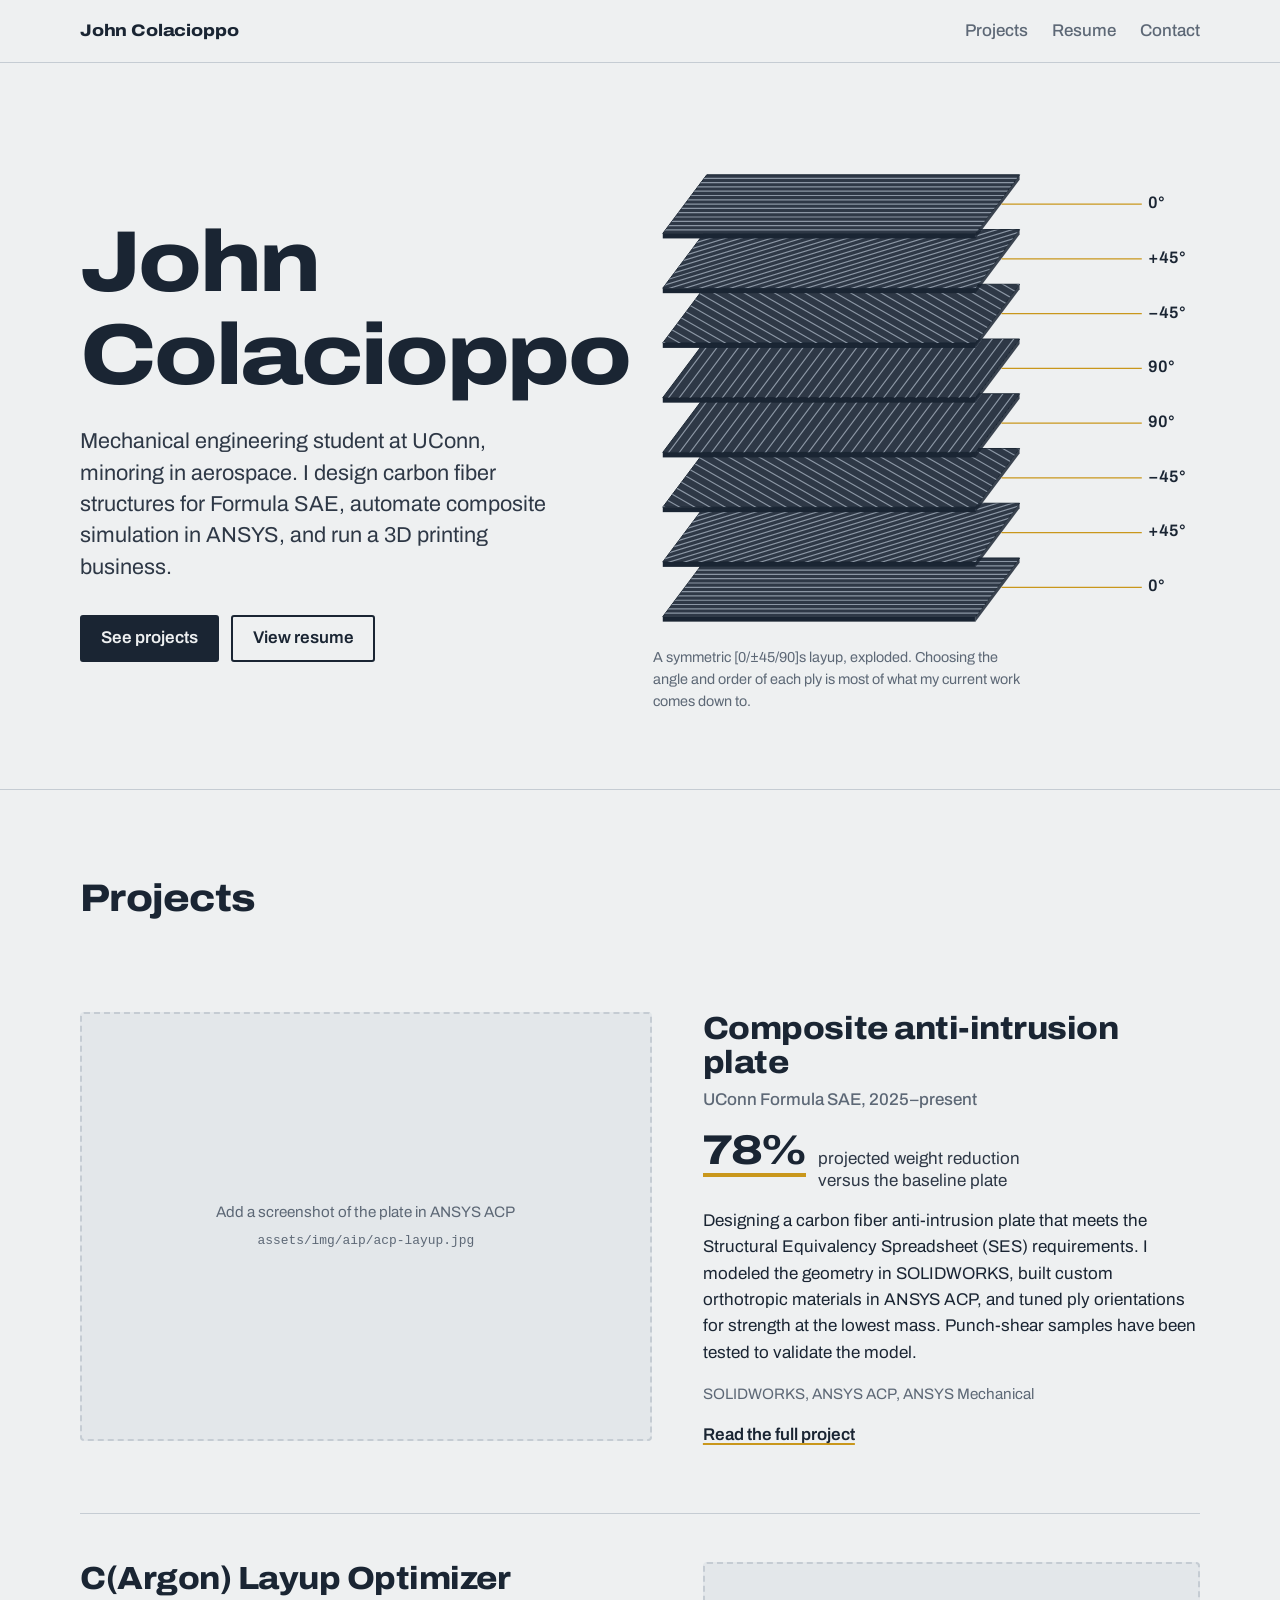
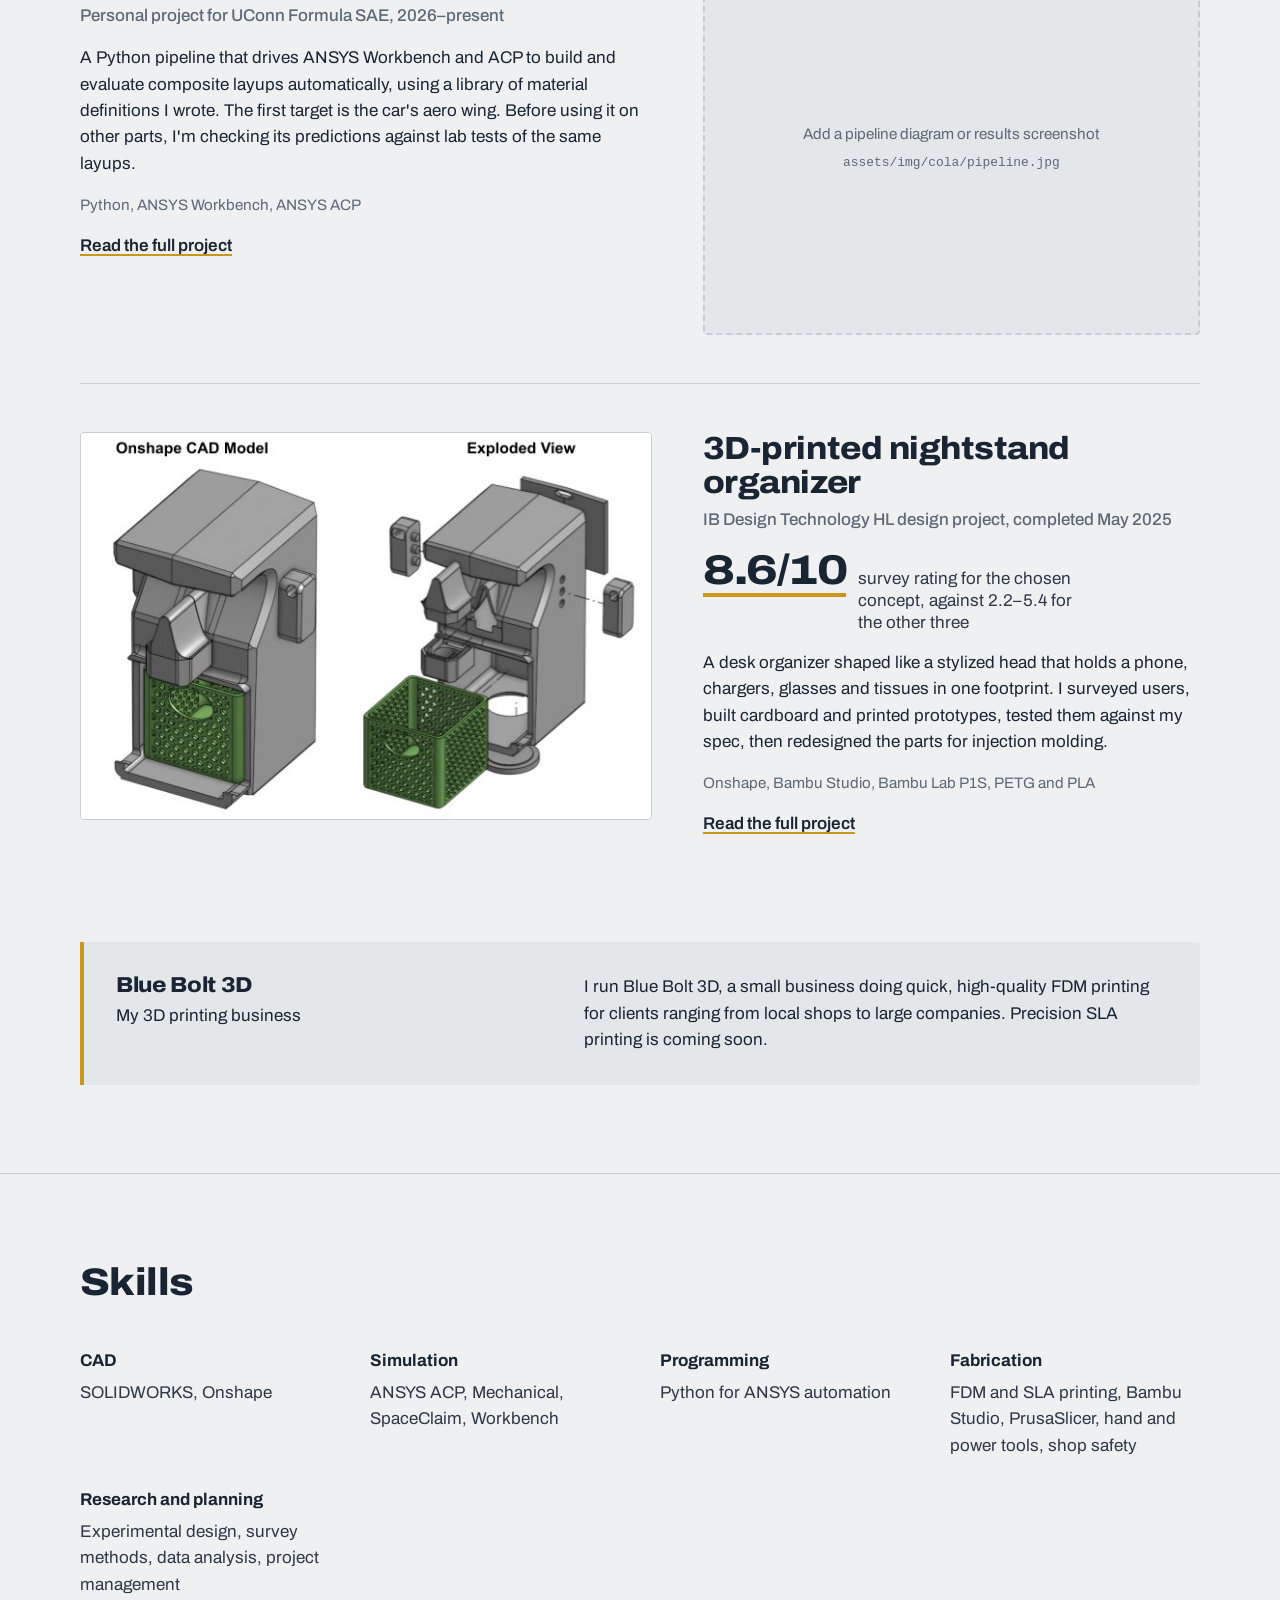
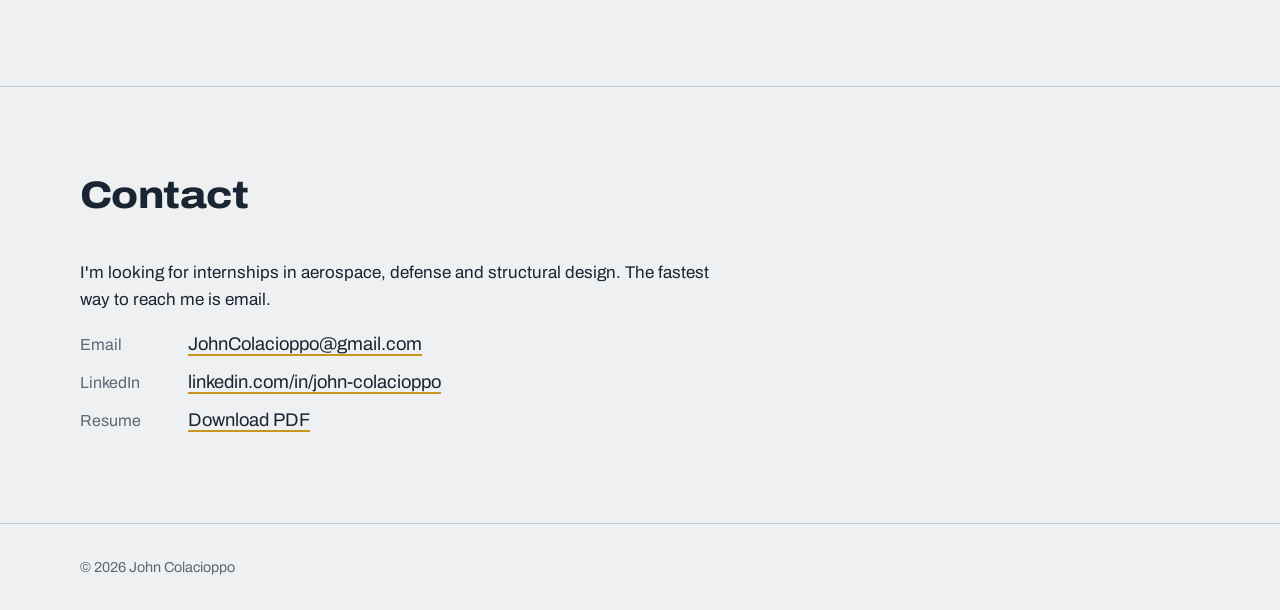
==== index.html @ 6d99d5f6 "Add files via upload" ====
<!DOCTYPE html>
<html lang="en">
<head>
  <meta charset="utf-8">
  <meta name="viewport" content="width=device-width, initial-scale=1">
  <title>John Colacioppo — Engineering Portfolio</title>
  <meta name="description" content="Mechanical engineering student at UConn (aerospace minor). Composite structures for Formula SAE, ANSYS automation, and 3D printing.">
  <link rel="icon" href="assets/favicon.svg" type="image/svg+xml">
  <link rel="preconnect" href="https://fonts.googleapis.com">
  <link rel="preconnect" href="https://fonts.gstatic.com" crossorigin>
  <link href="https://fonts.googleapis.com/css2?family=Archivo:wdth,wght@62..125,100..900&display=swap" rel="stylesheet">
  <link rel="stylesheet" href="css/style.css">
</head>
<body>
  <a class="skip" href="#main">Skip to content</a>

  <header class="site-header">
    <div class="wrap">
      <a class="wordmark" href="./">John Colacioppo</a>
      <nav class="site-nav" aria-label="Main">
        <a href="#projects">Projects</a>
        <a href="resume.html">Resume</a>
        <a href="#contact">Contact</a>
      </nav>
    </div>
  </header>

  <main id="main">
    <section class="wrap hero">
      <div>
        <h1>John Colacioppo</h1>
        <p class="lede">Mechanical engineering student at UConn, minoring in aerospace. I design carbon fiber structures for Formula SAE, automate composite simulation in ANSYS, and run a 3D printing business.</p>
        <div class="actions">
          <a class="btn btn-solid" href="#projects">See projects</a>
          <a class="btn" href="resume.html">View resume</a>
        </div>
      </div>
      <figure>
        <svg class="plystack" viewBox="0 0 560 475" role="img" aria-labelledby="plyT plyD" xmlns="http://www.w3.org/2000/svg">
<title id="plyT">Exploded composite layup</title><desc id="plyD">Eight carbon plies stacked at 0, plus 45, minus 45 and 90 degrees, mirrored about the midplane.</desc>
<defs>
<clipPath id="ply0"><polygon points="10.0,462.0 330.0,462.0 375.0,402.0 55.0,402.0"/></clipPath>
<clipPath id="ply1"><polygon points="10.0,406.0 330.0,406.0 375.0,346.0 55.0,346.0"/></clipPath>
<clipPath id="ply2"><polygon points="10.0,350.0 330.0,350.0 375.0,290.0 55.0,290.0"/></clipPath>
<clipPath id="ply3"><polygon points="10.0,294.0 330.0,294.0 375.0,234.0 55.0,234.0"/></clipPath>
<clipPath id="ply4"><polygon points="10.0,238.0 330.0,238.0 375.0,178.0 55.0,178.0"/></clipPath>
<clipPath id="ply5"><polygon points="10.0,182.0 330.0,182.0 375.0,122.0 55.0,122.0"/></clipPath>
<clipPath id="ply6"><polygon points="10.0,126.0 330.0,126.0 375.0,66.0 55.0,66.0"/></clipPath>
<clipPath id="ply7"><polygon points="10.0,70.0 330.0,70.0 375.0,10.0 55.0,10.0"/></clipPath>
</defs>
<g class="ply" style="--i:7"><polygon class="ply-edge" points="10.0,462.0 330.0,462.0 330.0,467.0 10.0,467.0"/><polygon class="ply-side" points="330.0,462.0 375.0,402.0 375.0,407.0 330.0,467.0"/><polygon class="ply-face" points="10.0,462.0 330.0,462.0 375.0,402.0 55.0,402.0"/><path class="ply-fiber" clip-path="url(#ply0)" d="M-269.8 577.2L437.0 577.2M-266.5 572.8L440.3 572.8M-263.2 568.4L443.6 568.4M-259.9 564.0L446.9 564.0M-256.6 559.6L450.2 559.6M-253.3 555.2L453.5 555.2M-250.0 550.8L456.8 550.8M-246.7 546.4L460.1 546.4M-243.4 542.0L463.4 542.0M-240.1 537.6L466.7 537.6M-236.8 533.2L470.0 533.2M-233.5 528.8L473.3 528.8M-230.2 524.4L476.6 524.4M-226.9 520.0L479.9 520.0M-223.6 515.6L483.2 515.6M-220.3 511.2L486.5 511.2M-217.0 506.8L489.8 506.8M-213.7 502.4L493.1 502.4M-210.4 498.0L496.4 498.0M-207.1 493.6L499.7 493.6M-203.8 489.2L503.0 489.2M-200.5 484.8L506.3 484.8M-197.2 480.4L509.6 480.4M-193.9 476.0L512.9 476.0M-190.6 471.6L516.2 471.6M-187.3 467.2L519.5 467.2M-184.0 462.8L522.8 462.8M-180.7 458.4L526.1 458.4M-177.4 454.0L529.4 454.0M-174.1 449.6L532.7 449.6M-170.8 445.2L536.0 445.2M-167.5 440.8L539.3 440.8M-164.2 436.4L542.6 436.4M-160.9 432.0L545.9 432.0M-157.6 427.6L549.2 427.6M-154.3 423.2L552.5 423.2M-151.0 418.8L555.8 418.8M-147.7 414.4L559.1 414.4M-144.4 410.0L562.4 410.0M-141.1 405.6L565.7 405.6M-137.8 401.2L569.0 401.2M-134.5 396.8L572.3 396.8M-131.2 392.4L575.6 392.4M-127.9 388.0L578.9 388.0M-124.6 383.6L582.2 383.6M-121.3 379.2L585.5 379.2M-118.0 374.8L588.8 374.8M-114.7 370.4L592.1 370.4M-111.4 366.0L595.4 366.0M-108.1 361.6L598.7 361.6M-104.8 357.2L602.0 357.2M-101.5 352.8L605.3 352.8M-98.2 348.4L608.6 348.4M-94.9 344.0L611.9 344.0M-91.6 339.6L615.2 339.6M-88.3 335.2L618.5 335.2M-85.0 330.8L621.8 330.8M-81.7 326.4L625.1 326.4M-78.4 322.0L628.4 322.0M-75.1 317.6L631.7 317.6M-71.8 313.2L635.0 313.2M-68.5 308.8L638.3 308.8M-65.2 304.4L641.6 304.4M-61.9 300.0L644.9 300.0M-58.6 295.6L648.2 295.6M-55.3 291.2L651.5 291.2"/><path class="ply-leader" d="M356.5 432.0H500.0"/><text class="ply-label" x="506" y="436.0">0°</text></g>
<g class="ply" style="--i:6"><polygon class="ply-edge" points="10.0,406.0 330.0,406.0 330.0,411.0 10.0,411.0"/><polygon class="ply-side" points="330.0,406.0 375.0,346.0 375.0,351.0 330.0,411.0"/><polygon class="ply-face" points="10.0,406.0 330.0,406.0 375.0,346.0 55.0,346.0"/><path class="ply-fiber" clip-path="url(#ply1)" d="M47.3 578.6L697.0 378.7M41.9 575.5L691.6 375.6M36.4 572.4L686.2 372.5M31.0 569.3L680.7 369.4M25.5 566.2L675.3 366.3M20.1 563.1L669.8 363.2M14.6 560.0L664.4 360.0M9.2 556.9L658.9 356.9M3.7 553.7L653.5 353.8M-1.7 550.6L648.0 350.7M-7.1 547.5L642.6 347.6M-12.6 544.4L637.2 344.5M-18.0 541.3L631.7 341.4M-23.5 538.2L626.3 338.3M-28.9 535.1L620.8 335.2M-34.4 532.0L615.4 332.0M-39.8 528.9L609.9 328.9M-45.3 525.7L604.5 325.8M-50.7 522.6L599.0 322.7M-56.1 519.5L593.6 319.6M-61.6 516.4L588.2 316.5M-67.0 513.3L582.7 313.4M-72.5 510.2L577.3 310.3M-77.9 507.1L571.8 307.2M-83.4 504.0L566.4 304.0M-88.8 500.9L560.9 300.9M-94.3 497.7L555.5 297.8M-99.7 494.6L550.0 294.7M-105.1 491.5L544.6 291.6M-110.6 488.4L539.1 288.5M-116.0 485.3L533.7 285.4M-121.5 482.2L528.3 282.3M-126.9 479.1L522.8 279.2M-132.4 476.0L517.4 276.0M-137.8 472.8L511.9 272.9M-143.3 469.7L506.5 269.8M-148.7 466.6L501.0 266.7M-154.1 463.5L495.6 263.6M-159.6 460.4L490.1 260.5M-165.0 457.3L484.7 257.4M-170.5 454.2L479.3 254.3M-175.9 451.1L473.8 251.1M-181.4 448.0L468.4 248.0M-186.8 444.8L462.9 244.9M-192.3 441.7L457.5 241.8M-197.7 438.6L452.0 238.7M-203.2 435.5L446.6 235.6M-208.6 432.4L441.1 232.5M-214.0 429.3L435.7 229.4M-219.5 426.2L430.3 226.3M-224.9 423.1L424.8 223.1M-230.4 420.0L419.4 220.0M-235.8 416.8L413.9 216.9M-241.3 413.7L408.5 213.8M-246.7 410.6L403.0 210.7M-252.2 407.5L397.6 207.6M-257.6 404.4L392.1 204.5M-263.0 401.3L386.7 201.4M-268.5 398.2L381.3 198.3M-273.9 395.1L375.8 195.1M-279.4 392.0L370.4 192.0M-284.8 388.8L364.9 188.9M-290.3 385.7L359.5 185.8M-295.7 382.6L354.0 182.7M-301.2 379.5L348.6 179.6M-306.6 376.4L343.1 176.5"/><path class="ply-leader" d="M356.5 376.0H500.0"/><text class="ply-label" x="506" y="380.0">+45°</text></g>
<g class="ply" style="--i:5"><polygon class="ply-edge" points="10.0,350.0 330.0,350.0 330.0,355.0 10.0,355.0"/><polygon class="ply-side" points="330.0,350.0 375.0,290.0 375.0,295.0 330.0,355.0"/><polygon class="ply-face" points="10.0,350.0 330.0,350.0 375.0,290.0 55.0,290.0"/><path class="ply-fiber" clip-path="url(#ply2)" d="M-316.1 322.7L33.7 522.6M-306.0 319.6L43.9 519.5M-295.9 316.5L54.0 516.4M-285.8 313.4L64.1 513.3M-275.7 310.3L74.2 510.2M-265.6 307.2L84.3 507.1M-255.4 304.0L94.4 504.0M-245.3 300.9L104.5 500.9M-235.2 297.8L114.6 497.7M-225.1 294.7L124.8 494.6M-215.0 291.6L134.9 491.5M-204.9 288.5L145.0 488.4M-194.8 285.4L155.1 485.3M-184.7 282.3L165.2 482.2M-174.6 279.2L175.3 479.1M-164.4 276.0L185.4 476.0M-154.3 272.9L195.5 472.9M-144.2 269.8L205.6 469.7M-134.1 266.7L215.8 466.6M-124.0 263.6L225.9 463.5M-113.9 260.5L236.0 460.4M-103.8 257.4L246.1 457.3M-93.7 254.3L256.2 454.2M-83.5 251.2L266.3 451.1M-73.4 248.0L276.4 448.0M-63.3 244.9L286.5 444.9M-53.2 241.8L296.6 441.7M-43.1 238.7L306.8 438.6M-33.0 235.6L316.9 435.5M-22.9 232.5L327.0 432.4M-12.8 229.4L337.1 429.3M-2.7 226.3L347.2 426.2M7.5 223.2L357.3 423.1M17.6 220.0L367.4 420.0M27.7 216.9L377.5 416.8M37.8 213.8L387.7 413.7M47.9 210.7L397.8 410.6M58.0 207.6L407.9 407.5M68.1 204.5L418.0 404.4M78.2 201.4L428.1 401.3M88.4 198.3L438.2 398.2M98.5 195.1L448.3 395.1M108.6 192.0L458.4 392.0M118.7 188.9L468.5 388.8M128.8 185.8L478.7 385.7M138.9 182.7L488.8 382.6M149.0 179.6L498.9 379.5M159.1 176.5L509.0 376.4M169.2 173.4L519.1 373.3M179.4 170.3L529.2 370.2M189.5 167.1L539.3 367.1M199.6 164.0L549.4 364.0M209.7 160.9L559.6 360.8M219.8 157.8L569.7 357.7M229.9 154.7L579.8 354.6M240.0 151.6L589.9 351.5M250.1 148.5L600.0 348.4M260.2 145.4L610.1 345.3M270.4 142.3L620.2 342.2M280.5 139.1L630.3 339.1M290.6 136.0L640.4 336.0M300.7 132.9L650.6 332.8M310.8 129.8L660.7 329.7M320.9 126.7L670.8 326.6M331.0 123.6L680.9 323.5M341.1 120.5L691.0 320.4"/><path class="ply-leader" d="M356.5 320.0H500.0"/><text class="ply-label" x="506" y="324.0">−45°</text></g>
<g class="ply" style="--i:4"><polygon class="ply-edge" points="10.0,294.0 330.0,294.0 330.0,299.0 10.0,299.0"/><polygon class="ply-side" points="330.0,294.0 375.0,234.0 375.0,239.0 330.0,299.0"/><polygon class="ply-face" points="10.0,294.0 330.0,294.0 375.0,234.0 55.0,234.0"/><path class="ply-fiber" clip-path="url(#ply3)" d="M449.5 405.4L661.5 122.6M438.5 405.4L650.5 122.6M427.5 405.4L639.5 122.6M416.5 405.4L628.5 122.6M405.5 405.4L617.5 122.6M394.5 405.4L606.5 122.6M383.5 405.4L595.5 122.6M372.5 405.4L584.5 122.6M361.5 405.4L573.5 122.6M350.5 405.4L562.5 122.6M339.5 405.4L551.5 122.6M328.5 405.4L540.5 122.6M317.5 405.4L529.5 122.6M306.5 405.4L518.5 122.6M295.5 405.4L507.5 122.6M284.5 405.4L496.5 122.6M273.5 405.4L485.5 122.6M262.5 405.4L474.5 122.6M251.5 405.4L463.5 122.6M240.5 405.4L452.5 122.6M229.5 405.4L441.5 122.6M218.5 405.4L430.5 122.6M207.5 405.4L419.5 122.6M196.5 405.4L408.5 122.6M185.5 405.4L397.5 122.6M174.5 405.4L386.5 122.6M163.5 405.4L375.5 122.6M152.5 405.4L364.5 122.6M141.5 405.4L353.5 122.6M130.5 405.4L342.5 122.6M119.5 405.4L331.5 122.6M108.5 405.4L320.5 122.6M97.5 405.4L309.5 122.6M86.5 405.4L298.5 122.6M75.5 405.4L287.5 122.6M64.5 405.4L276.5 122.6M53.5 405.4L265.5 122.6M42.5 405.4L254.5 122.6M31.5 405.4L243.5 122.6M20.5 405.4L232.5 122.6M9.5 405.4L221.5 122.6M-1.5 405.4L210.5 122.6M-12.5 405.4L199.5 122.6M-23.5 405.4L188.5 122.6M-34.5 405.4L177.5 122.6M-45.5 405.4L166.5 122.6M-56.5 405.4L155.5 122.6M-67.5 405.4L144.5 122.6M-78.5 405.4L133.5 122.6M-89.5 405.4L122.5 122.6M-100.5 405.4L111.5 122.6M-111.5 405.4L100.5 122.6M-122.5 405.4L89.5 122.6M-133.5 405.4L78.5 122.6M-144.5 405.4L67.5 122.6M-155.5 405.4L56.5 122.6M-166.5 405.4L45.5 122.6M-177.5 405.4L34.5 122.6M-188.5 405.4L23.5 122.6M-199.5 405.4L12.5 122.6M-210.5 405.4L1.5 122.6M-221.5 405.4L-9.5 122.6M-232.5 405.4L-20.5 122.6M-243.5 405.4L-31.5 122.6M-254.5 405.4L-42.5 122.6M-265.5 405.4L-53.5 122.6"/><path class="ply-leader" d="M356.5 264.0H500.0"/><text class="ply-label" x="506" y="268.0">90°</text></g>
<g class="ply" style="--i:3"><polygon class="ply-edge" points="10.0,238.0 330.0,238.0 330.0,243.0 10.0,243.0"/><polygon class="ply-side" points="330.0,238.0 375.0,178.0 375.0,183.0 330.0,243.0"/><polygon class="ply-face" points="10.0,238.0 330.0,238.0 375.0,178.0 55.0,178.0"/><path class="ply-fiber" clip-path="url(#ply4)" d="M449.5 349.4L661.5 66.6M438.5 349.4L650.5 66.6M427.5 349.4L639.5 66.6M416.5 349.4L628.5 66.6M405.5 349.4L617.5 66.6M394.5 349.4L606.5 66.6M383.5 349.4L595.5 66.6M372.5 349.4L584.5 66.6M361.5 349.4L573.5 66.6M350.5 349.4L562.5 66.6M339.5 349.4L551.5 66.6M328.5 349.4L540.5 66.6M317.5 349.4L529.5 66.6M306.5 349.4L518.5 66.6M295.5 349.4L507.5 66.6M284.5 349.4L496.5 66.6M273.5 349.4L485.5 66.6M262.5 349.4L474.5 66.6M251.5 349.4L463.5 66.6M240.5 349.4L452.5 66.6M229.5 349.4L441.5 66.6M218.5 349.4L430.5 66.6M207.5 349.4L419.5 66.6M196.5 349.4L408.5 66.6M185.5 349.4L397.5 66.6M174.5 349.4L386.5 66.6M163.5 349.4L375.5 66.6M152.5 349.4L364.5 66.6M141.5 349.4L353.5 66.6M130.5 349.4L342.5 66.6M119.5 349.4L331.5 66.6M108.5 349.4L320.5 66.6M97.5 349.4L309.5 66.6M86.5 349.4L298.5 66.6M75.5 349.4L287.5 66.6M64.5 349.4L276.5 66.6M53.5 349.4L265.5 66.6M42.5 349.4L254.5 66.6M31.5 349.4L243.5 66.6M20.5 349.4L232.5 66.6M9.5 349.4L221.5 66.6M-1.5 349.4L210.5 66.6M-12.5 349.4L199.5 66.6M-23.5 349.4L188.5 66.6M-34.5 349.4L177.5 66.6M-45.5 349.4L166.5 66.6M-56.5 349.4L155.5 66.6M-67.5 349.4L144.5 66.6M-78.5 349.4L133.5 66.6M-89.5 349.4L122.5 66.6M-100.5 349.4L111.5 66.6M-111.5 349.4L100.5 66.6M-122.5 349.4L89.5 66.6M-133.5 349.4L78.5 66.6M-144.5 349.4L67.5 66.6M-155.5 349.4L56.5 66.6M-166.5 349.4L45.5 66.6M-177.5 349.4L34.5 66.6M-188.5 349.4L23.5 66.6M-199.5 349.4L12.5 66.6M-210.5 349.4L1.5 66.6M-221.5 349.4L-9.5 66.6M-232.5 349.4L-20.5 66.6M-243.5 349.4L-31.5 66.6M-254.5 349.4L-42.5 66.6M-265.5 349.4L-53.5 66.6"/><path class="ply-leader" d="M356.5 208.0H500.0"/><text class="ply-label" x="506" y="212.0">90°</text></g>
<g class="ply" style="--i:2"><polygon class="ply-edge" points="10.0,182.0 330.0,182.0 330.0,187.0 10.0,187.0"/><polygon class="ply-side" points="330.0,182.0 375.0,122.0 375.0,127.0 330.0,187.0"/><polygon class="ply-face" points="10.0,182.0 330.0,182.0 375.0,122.0 55.0,122.0"/><path class="ply-fiber" clip-path="url(#ply5)" d="M-316.1 154.7L33.7 354.6M-306.0 151.6L43.9 351.5M-295.9 148.5L54.0 348.4M-285.8 145.4L64.1 345.3M-275.7 142.3L74.2 342.2M-265.6 139.2L84.3 339.1M-255.4 136.0L94.4 336.0M-245.3 132.9L104.5 332.9M-235.2 129.8L114.6 329.7M-225.1 126.7L124.8 326.6M-215.0 123.6L134.9 323.5M-204.9 120.5L145.0 320.4M-194.8 117.4L155.1 317.3M-184.7 114.3L165.2 314.2M-174.6 111.2L175.3 311.1M-164.4 108.0L185.4 308.0M-154.3 104.9L195.5 304.9M-144.2 101.8L205.6 301.7M-134.1 98.7L215.8 298.6M-124.0 95.6L225.9 295.5M-113.9 92.5L236.0 292.4M-103.8 89.4L246.1 289.3M-93.7 86.3L256.2 286.2M-83.5 83.2L266.3 283.1M-73.4 80.0L276.4 280.0M-63.3 76.9L286.5 276.9M-53.2 73.8L296.6 273.7M-43.1 70.7L306.8 270.6M-33.0 67.6L316.9 267.5M-22.9 64.5L327.0 264.4M-12.8 61.4L337.1 261.3M-2.7 58.3L347.2 258.2M7.5 55.2L357.3 255.1M17.6 52.0L367.4 252.0M27.7 48.9L377.5 248.8M37.8 45.8L387.7 245.7M47.9 42.7L397.8 242.6M58.0 39.6L407.9 239.5M68.1 36.5L418.0 236.4M78.2 33.4L428.1 233.3M88.4 30.3L438.2 230.2M98.5 27.1L448.3 227.1M108.6 24.0L458.4 224.0M118.7 20.9L468.5 220.8M128.8 17.8L478.7 217.7M138.9 14.7L488.8 214.6M149.0 11.6L498.9 211.5M159.1 8.5L509.0 208.4M169.2 5.4L519.1 205.3M179.4 2.3L529.2 202.2M189.5 -0.9L539.3 199.1M199.6 -4.0L549.4 196.0M209.7 -7.1L559.6 192.8M219.8 -10.2L569.7 189.7M229.9 -13.3L579.8 186.6M240.0 -16.4L589.9 183.5M250.1 -19.5L600.0 180.4M260.2 -22.6L610.1 177.3M270.4 -25.7L620.2 174.2M280.5 -28.9L630.3 171.1M290.6 -32.0L640.4 168.0M300.7 -35.1L650.6 164.8M310.8 -38.2L660.7 161.7M320.9 -41.3L670.8 158.6M331.0 -44.4L680.9 155.5M341.1 -47.5L691.0 152.4"/><path class="ply-leader" d="M356.5 152.0H500.0"/><text class="ply-label" x="506" y="156.0">−45°</text></g>
<g class="ply" style="--i:1"><polygon class="ply-edge" points="10.0,126.0 330.0,126.0 330.0,131.0 10.0,131.0"/><polygon class="ply-side" points="330.0,126.0 375.0,66.0 375.0,71.0 330.0,131.0"/><polygon class="ply-face" points="10.0,126.0 330.0,126.0 375.0,66.0 55.0,66.0"/><path class="ply-fiber" clip-path="url(#ply6)" d="M47.3 298.6L697.0 98.7M41.9 295.5L691.6 95.6M36.4 292.4L686.2 92.5M31.0 289.3L680.7 89.4M25.5 286.2L675.3 86.3M20.1 283.1L669.8 83.2M14.6 280.0L664.4 80.0M9.2 276.9L658.9 76.9M3.7 273.7L653.5 73.8M-1.7 270.6L648.0 70.7M-7.1 267.5L642.6 67.6M-12.6 264.4L637.2 64.5M-18.0 261.3L631.7 61.4M-23.5 258.2L626.3 58.3M-28.9 255.1L620.8 55.2M-34.4 252.0L615.4 52.0M-39.8 248.9L609.9 48.9M-45.3 245.7L604.5 45.8M-50.7 242.6L599.0 42.7M-56.1 239.5L593.6 39.6M-61.6 236.4L588.2 36.5M-67.0 233.3L582.7 33.4M-72.5 230.2L577.3 30.3M-77.9 227.1L571.8 27.2M-83.4 224.0L566.4 24.0M-88.8 220.9L560.9 20.9M-94.3 217.7L555.5 17.8M-99.7 214.6L550.0 14.7M-105.1 211.5L544.6 11.6M-110.6 208.4L539.1 8.5M-116.0 205.3L533.7 5.4M-121.5 202.2L528.3 2.3M-126.9 199.1L522.8 -0.8M-132.4 196.0L517.4 -4.0M-137.8 192.8L511.9 -7.1M-143.3 189.7L506.5 -10.2M-148.7 186.6L501.0 -13.3M-154.1 183.5L495.6 -16.4M-159.6 180.4L490.1 -19.5M-165.0 177.3L484.7 -22.6M-170.5 174.2L479.3 -25.7M-175.9 171.1L473.8 -28.9M-181.4 168.0L468.4 -32.0M-186.8 164.8L462.9 -35.1M-192.3 161.7L457.5 -38.2M-197.7 158.6L452.0 -41.3M-203.2 155.5L446.6 -44.4M-208.6 152.4L441.1 -47.5M-214.0 149.3L435.7 -50.6M-219.5 146.2L430.3 -53.7M-224.9 143.1L424.8 -56.9M-230.4 140.0L419.4 -60.0M-235.8 136.8L413.9 -63.1M-241.3 133.7L408.5 -66.2M-246.7 130.6L403.0 -69.3M-252.2 127.5L397.6 -72.4M-257.6 124.4L392.1 -75.5M-263.0 121.3L386.7 -78.6M-268.5 118.2L381.3 -81.7M-273.9 115.1L375.8 -84.9M-279.4 112.0L370.4 -88.0M-284.8 108.8L364.9 -91.1M-290.3 105.7L359.5 -94.2M-295.7 102.6L354.0 -97.3M-301.2 99.5L348.6 -100.4M-306.6 96.4L343.1 -103.5"/><path class="ply-leader" d="M356.5 96.0H500.0"/><text class="ply-label" x="506" y="100.0">+45°</text></g>
<g class="ply" style="--i:0"><polygon class="ply-edge" points="10.0,70.0 330.0,70.0 330.0,75.0 10.0,75.0"/><polygon class="ply-side" points="330.0,70.0 375.0,10.0 375.0,15.0 330.0,75.0"/><polygon class="ply-face" points="10.0,70.0 330.0,70.0 375.0,10.0 55.0,10.0"/><path class="ply-fiber" clip-path="url(#ply7)" d="M-269.8 185.2L437.0 185.2M-266.5 180.8L440.3 180.8M-263.2 176.4L443.6 176.4M-259.9 172.0L446.9 172.0M-256.6 167.6L450.2 167.6M-253.3 163.2L453.5 163.2M-250.0 158.8L456.8 158.8M-246.7 154.4L460.1 154.4M-243.4 150.0L463.4 150.0M-240.1 145.6L466.7 145.6M-236.8 141.2L470.0 141.2M-233.5 136.8L473.3 136.8M-230.2 132.4L476.6 132.4M-226.9 128.0L479.9 128.0M-223.6 123.6L483.2 123.6M-220.3 119.2L486.5 119.2M-217.0 114.8L489.8 114.8M-213.7 110.4L493.1 110.4M-210.4 106.0L496.4 106.0M-207.1 101.6L499.7 101.6M-203.8 97.2L503.0 97.2M-200.5 92.8L506.3 92.8M-197.2 88.4L509.6 88.4M-193.9 84.0L512.9 84.0M-190.6 79.6L516.2 79.6M-187.3 75.2L519.5 75.2M-184.0 70.8L522.8 70.8M-180.7 66.4L526.1 66.4M-177.4 62.0L529.4 62.0M-174.1 57.6L532.7 57.6M-170.8 53.2L536.0 53.2M-167.5 48.8L539.3 48.8M-164.2 44.4L542.6 44.4M-160.9 40.0L545.9 40.0M-157.6 35.6L549.2 35.6M-154.3 31.2L552.5 31.2M-151.0 26.8L555.8 26.8M-147.7 22.4L559.1 22.4M-144.4 18.0L562.4 18.0M-141.1 13.6L565.7 13.6M-137.8 9.2L569.0 9.2M-134.5 4.8L572.3 4.8M-131.2 0.4L575.6 0.4M-127.9 -4.0L578.9 -4.0M-124.6 -8.4L582.2 -8.4M-121.3 -12.8L585.5 -12.8M-118.0 -17.2L588.8 -17.2M-114.7 -21.6L592.1 -21.6M-111.4 -26.0L595.4 -26.0M-108.1 -30.4L598.7 -30.4M-104.8 -34.8L602.0 -34.8M-101.5 -39.2L605.3 -39.2M-98.2 -43.6L608.6 -43.6M-94.9 -48.0L611.9 -48.0M-91.6 -52.4L615.2 -52.4M-88.3 -56.8L618.5 -56.8M-85.0 -61.2L621.8 -61.2M-81.7 -65.6L625.1 -65.6M-78.4 -70.0L628.4 -70.0M-75.1 -74.4L631.7 -74.4M-71.8 -78.8L635.0 -78.8M-68.5 -83.2L638.3 -83.2M-65.2 -87.6L641.6 -87.6M-61.9 -92.0L644.9 -92.0M-58.6 -96.4L648.2 -96.4M-55.3 -100.8L651.5 -100.8"/><path class="ply-leader" d="M356.5 40.0H500.0"/><text class="ply-label" x="506" y="44.0">0°</text></g>
</svg>
        <figcaption>A symmetric [0/±45/90]s layup, exploded. Choosing the angle and order of each ply is most of what my current work comes down to.</figcaption>
      </figure>
    </section>

    <section class="section" id="projects" aria-labelledby="projects-h">
      <div class="wrap">
        <h2 id="projects-h">Projects</h2>

        <article class="project">
          <figure class="project-figure">
            <!-- Replace this placeholder with:
                 <img src="assets/img/aip/acp-layup.jpg" alt="ANSYS ACP model of the anti-intrusion plate showing ply orientations"> -->
            <div class="ph">Add a screenshot of the plate in ANSYS ACP<br><code>assets/img/aip/acp-layup.jpg</code></div>
          </figure>
          <div>
            <h3><a href="projects/anti-intrusion-plate.html">Composite anti-intrusion plate</a></h3>
            <p class="context">UConn Formula SAE, 2025–present</p>
            <p class="stat"><b>78%</b> <span>projected weight reduction versus the baseline plate</span></p>
            <p>Designing a carbon fiber anti-intrusion plate that meets the Structural Equivalency Spreadsheet (SES) requirements. I modeled the geometry in SOLIDWORKS, built custom orthotropic materials in ANSYS ACP, and tuned ply orientations for strength at the lowest mass. Punch-shear samples have been tested to validate the model.</p>
            <p class="tools">SOLIDWORKS, ANSYS ACP, ANSYS Mechanical</p>
            <p><a class="more" href="projects/anti-intrusion-plate.html">Read the full project</a></p>
          </div>
        </article>

        <article class="project">
          <figure class="project-figure">
            <!-- Replace this placeholder with:
                 <img src="assets/img/cola/pipeline.jpg" alt="Diagram or screenshot of the layup optimizer pipeline"> -->
            <div class="ph">Add a pipeline diagram or results screenshot<br><code>assets/img/cola/pipeline.jpg</code></div>
          </figure>
          <div>
            <h3><a href="projects/layup-optimizer.html">C(Argon) Layup Optimizer</a></h3>
            <p class="context">Personal project for UConn Formula SAE, 2026–present</p>
            <p>A Python pipeline that drives ANSYS Workbench and ACP to build and evaluate composite layups automatically, using a library of material definitions I wrote. The first target is the car's aero wing. Before using it on other parts, I'm checking its predictions against lab tests of the same layups.</p>
            <p class="tools">Python, ANSYS Workbench, ANSYS ACP</p>
            <p><a class="more" href="projects/layup-optimizer.html">Read the full project</a></p>
          </div>
        </article>

        <article class="project">
          <figure class="project-figure">
            <img src="assets/img/organizer/cad-exploded.jpg" alt="Onshape CAD model of the nightstand organizer, assembled and in exploded view" width="590" height="400" loading="lazy">
          </figure>
          <div>
            <h3><a href="projects/nightstand-organizer.html">3D-printed nightstand organizer</a></h3>
            <p class="context">IB Design Technology HL design project, completed May 2025</p>
            <p class="stat"><b>8.6/10</b> <span>survey rating for the chosen concept, against 2.2–5.4 for the other three</span></p>
            <p>A desk organizer shaped like a stylized head that holds a phone, chargers, glasses and tissues in one footprint. I surveyed users, built cardboard and printed prototypes, tested them against my spec, then redesigned the parts for injection molding.</p>
            <p class="tools">Onshape, Bambu Studio, Bambu Lab P1S, PETG and PLA</p>
            <p><a class="more" href="projects/nightstand-organizer.html">Read the full project</a></p>
          </div>
        </article>

        <div class="aside-block">
          <div>
            <h3>Blue Bolt 3D</h3>
            <p class="context">My 3D printing business</p>
          </div>
          <div>
            <p>I run Blue Bolt 3D, a small business doing quick, high-quality FDM printing for clients ranging from local shops to large companies. Precision SLA printing is coming soon.</p>
            <!-- Add a link if Blue Bolt 3D has a site or Instagram:
                 <p><a href="https://...">Visit Blue Bolt 3D</a></p> -->
          </div>
        </div>
      </div>
    </section>

    <section class="section" aria-labelledby="skills-h">
      <div class="wrap">
        <h2 id="skills-h">Skills</h2>
        <dl class="skills">
          <div><dt>CAD</dt><dd>SOLIDWORKS, Onshape</dd></div>
          <div><dt>Simulation</dt><dd>ANSYS ACP, Mechanical, SpaceClaim, Workbench</dd></div>
          <div><dt>Programming</dt><dd>Python for ANSYS automation</dd></div>
          <div><dt>Fabrication</dt><dd>FDM and SLA printing, Bambu Studio, PrusaSlicer, hand and power tools, shop safety</dd></div>
          <div><dt>Research and planning</dt><dd>Experimental design, survey methods, data analysis, project management</dd></div>
        </dl>
      </div>
    </section>

    <section class="section" id="contact" aria-labelledby="contact-h">
      <div class="wrap">
        <h2 id="contact-h">Contact</h2>
        <p>I'm looking for internships in aerospace, defense and structural design. The fastest way to reach me is email.</p>
        <ul class="contact-list">
          <li><span>Email</span> <a href="mailto:JohnColacioppo@gmail.com">JohnColacioppo@gmail.com</a></li>
          <li><span>LinkedIn</span> <a href="https://www.linkedin.com/in/john-colacioppo">linkedin.com/in/john-colacioppo</a></li>
          <li><span>Resume</span> <a href="assets/John_Colacioppo_Resume.pdf">Download PDF</a></li>
        </ul>
      </div>
    </section>
  </main>

  <footer class="site-footer">
    <div class="wrap"><p>© 2026 John Colacioppo</p></div>
  </footer>
</body>
</html>
---- css/style.css ----
/* John Colacioppo — engineering portfolio
   Palette: cool drafting paper, carbon ink, one aramid-gold accent. */

:root {
  --paper: #eef0f1;
  --paper-2: #e3e7ea;
  --ink: #1a2533;
  --carbon: #2e3846;
  --graphite: #5d6876;
  --rule: #c5ccd3;
  --aramid: #c9971c;
  --aramid-ink: #7f5c0c;
  --ply-face: #2e3846;
  --ply-edge: #1a2533;
  --ply-fiber: #8b96a4;
  --measure: 66ch;
  --gutter: clamp(1.25rem, 4vw, 3rem);
  --font: "Archivo", "Helvetica Neue", Arial, sans-serif;
  color-scheme: light dark;
}

@media (prefers-color-scheme: dark) {
  :root {
    --paper: #18212b;
    --paper-2: #202a36;
    --ink: #e6eaee;
    --carbon: #c9d0d8;
    --graphite: #9aa5b1;
    --rule: #34404e;
    --aramid: #d9a826;
    --aramid-ink: #e7bd52;
    --ply-face: #2c3745;
    --ply-edge: #111a23;
    --ply-fiber: #8592a1;
  }
}

*, *::before, *::after { box-sizing: border-box; }

html { -webkit-text-size-adjust: 100%; }

body {
  margin: 0;
  background: var(--paper);
  color: var(--ink);
  font-family: var(--font);
  font-size: 1.0625rem;
  line-height: 1.55;
  font-variation-settings: "wdth" 100;
}

img { max-width: 100%; height: auto; display: block; }

a {
  color: inherit;
  text-decoration-color: var(--aramid);
  text-decoration-thickness: 2px;
  text-underline-offset: 0.2em;
}
a:hover { color: var(--aramid-ink); }

:focus-visible {
  outline: 3px solid var(--aramid);
  outline-offset: 3px;
  border-radius: 2px;
}

.skip {
  position: absolute; left: -999px; top: 0;
  background: var(--ink); color: var(--paper); padding: .5rem 1rem;
}
.skip:focus { left: 1rem; top: 1rem; z-index: 10; }

.wrap {
  width: 100%;
  max-width: 76rem;
  margin: 0 auto;
  padding-inline: var(--gutter);
}

/* ---------- Header ---------- */
.site-header {
  border-bottom: 1px solid var(--rule);
}
.site-header .wrap {
  display: flex;
  align-items: baseline;
  justify-content: space-between;
  gap: 1rem;
  padding-block: 1.1rem;
  flex-wrap: wrap;
}
.wordmark {
  font-weight: 800;
  font-variation-settings: "wdth" 115;
  font-size: 1.05rem;
  letter-spacing: -0.01em;
  text-decoration: none;
}
.site-nav { display: flex; gap: 1.5rem; }
.site-nav a { text-decoration: none; color: var(--graphite); font-weight: 500; }
.site-nav a:hover, .site-nav a[aria-current="page"] { color: var(--ink); text-decoration: underline; text-decoration-color: var(--aramid); }

/* ---------- Type scale (1.25 ratio) ---------- */
h1, h2, h3 { line-height: 1.08; margin: 0; font-weight: 800; letter-spacing: -0.015em; }
h1 { font-size: clamp(2.6rem, 7vw, 5.4rem); font-variation-settings: "wdth" 118; letter-spacing: -0.03em; }
h2 { font-size: clamp(1.7rem, 3.2vw, 2.4rem); font-variation-settings: "wdth" 112; }
h3 { font-size: 1.35rem; font-variation-settings: "wdth" 108; }
p { margin: 0 0 1em; max-width: var(--measure); }
.lede { font-size: clamp(1.15rem, 1.8vw, 1.35rem); line-height: 1.45; color: var(--carbon); max-width: 40ch; }

/* ---------- Hero ---------- */
.hero {
  display: grid;
  grid-template-columns: minmax(0, 1fr) minmax(0, 1.05fr);
  align-items: center;
  gap: clamp(1.5rem, 4vw, 4rem);
  padding-block: clamp(3rem, 8vw, 6.5rem) clamp(2.5rem, 6vw, 5rem);
}
.hero h1 { margin-bottom: 1.5rem; }
.hero .lede { margin-bottom: 2rem; }
.hero figure { margin: 0; }
.hero figcaption {
  font-size: .9rem; color: var(--graphite); margin-top: .5rem; max-width: 46ch;
}

.actions { display: flex; flex-wrap: wrap; gap: .75rem; }
.btn {
  display: inline-block;
  padding: .7rem 1.2rem;
  border: 2px solid var(--ink);
  border-radius: 3px;
  font-weight: 600;
  text-decoration: none;
  line-height: 1.2;
}
.btn-solid { background: var(--ink); color: var(--paper); }
.btn-solid:hover { background: var(--carbon); border-color: var(--carbon); color: var(--paper); }
.btn:hover { color: var(--ink); border-color: var(--aramid); }
.btn-solid:hover { color: var(--paper); }

/* Ply stack drawing */
.plystack { width: 100%; height: auto; overflow: visible; }
.ply-face { fill: var(--ply-face); stroke: var(--ply-edge); stroke-width: 1; }
.ply-edge { fill: var(--ply-edge); }
.ply-side { fill: var(--ply-edge); opacity: .85; }
.ply-fiber { stroke: var(--ply-fiber); stroke-width: 1.2; fill: none; }
.ply-leader { stroke: var(--aramid); stroke-width: 1.25; fill: none; }
.ply-label { fill: var(--ink); font-family: var(--font); font-size: 17px; font-weight: 600; font-variant-numeric: tabular-nums; }

@media (prefers-reduced-motion: no-preference) {
  .ply {
    animation: lay-up .55s cubic-bezier(.2,.7,.2,1) both;
    animation-delay: calc(var(--i) * 110ms + 150ms);
  }
  @keyframes lay-up {
    from { opacity: 0; transform: translateY(-46px); }
    to   { opacity: 1; transform: none; }
  }
}

/* ---------- Sections ---------- */
.section { padding-block: clamp(3rem, 7vw, 5.5rem); border-top: 1px solid var(--rule); }
.section > .wrap > h2 { margin-bottom: clamp(1.5rem, 4vw, 2.75rem); }

/* Project rows: figure + text, alternating sides */
.project {
  display: grid;
  grid-template-columns: minmax(0, 1.15fr) minmax(0, 1fr);
  gap: clamp(1.25rem, 4vw, 3.5rem);
  align-items: start;
  padding-block: clamp(1.75rem, 4vw, 3rem);
}
.project + .project { border-top: 1px solid var(--rule); }
.project:nth-of-type(even) .project-figure { order: 2; }
.project h3 { font-size: clamp(1.5rem, 2.6vw, 2rem); margin-bottom: .4rem; }
.project h3 a { text-decoration: none; }
.project h3 a:hover { text-decoration: underline; text-decoration-color: var(--aramid); color: inherit; }
.project .context { color: var(--graphite); margin-bottom: 1rem; font-weight: 500; }
.project .tools { color: var(--graphite); font-size: .95rem; }
.project .more { font-weight: 600; }

.stat { display: flex; align-items: baseline; gap: .75rem; margin: 0 0 1rem; }
.stat b {
  font-size: 2.6rem; line-height: 1; font-weight: 800;
  font-variation-settings: "wdth" 120; letter-spacing: -0.03em;
  border-bottom: 4px solid var(--aramid); padding-bottom: .1rem;
}
.stat span { color: var(--carbon); max-width: 22ch; line-height: 1.3; }

.project-figure { margin: 0; }
.project-figure img, .shot img {
  width: 100%;
  background: #fff;
  border: 1px solid var(--rule);
  border-radius: 4px;
}

/* Placeholder figure for images not added yet */
.ph {
  display: flex; flex-direction: column; justify-content: center; align-items: center;
  gap: .4rem; text-align: center;
  aspect-ratio: 4 / 3;
  border: 2px dashed var(--rule);
  border-radius: 4px;
  background: var(--paper-2);
  color: var(--graphite);
  padding: 1.5rem;
  font-size: .95rem;
}
.ph code { font-size: .85em; }

/* Visible reminder for content John still needs to fill in.
   Search the project for class="todo" before publishing. */
.todo {
  background: #fff1b8;
  color: #4a3a00;
  padding: 0 .25em;
  border-radius: 2px;
}

/* Side work block */
.aside-block {
  display: grid; grid-template-columns: minmax(0, 1fr) minmax(0, 1.4fr);
  gap: clamp(1rem, 4vw, 3.5rem);
  margin-top: clamp(1.5rem, 4vw, 2.5rem);
  padding: clamp(1.25rem, 3vw, 2rem);
  background: var(--paper-2);
  border-left: 4px solid var(--aramid);
  border-radius: 0 4px 4px 0;
}
.aside-block h3 { margin-bottom: .3rem; }
.aside-block p:last-child { margin-bottom: 0; }

/* Skills */
.skills { display: grid; grid-template-columns: repeat(auto-fit, minmax(14rem, 1fr)); gap: 1.75rem 2.5rem; margin: 0; }
.skills dt { font-weight: 700; margin-bottom: .35rem; }
.skills dd { margin: 0; color: var(--carbon); }

/* Contact */
.contact-list { list-style: none; padding: 0; margin: 0; display: grid; gap: .6rem; font-size: 1.15rem; }
.contact-list span { display: inline-block; min-width: 6.5rem; color: var(--graphite); font-size: 1rem; }

.site-footer { border-top: 1px solid var(--rule); padding-block: 2rem; color: var(--graphite); font-size: .9rem; }
.site-footer p { margin: 0; }

/* ---------- Project detail pages ---------- */
.case-head { padding-block: clamp(2.5rem, 6vw, 4.5rem) clamp(1.5rem, 3vw, 2.5rem); }
.back { display: inline-block; margin-bottom: 1.5rem; color: var(--graphite); font-weight: 500; }
.case-head h1 { font-size: clamp(2.2rem, 5.5vw, 4rem); margin-bottom: 1.1rem; max-width: 18ch; }

.facts {
  display: grid; grid-template-columns: repeat(auto-fit, minmax(9rem, 1fr));
  gap: 1rem 2rem; margin: 2rem 0 0; padding: 1.25rem 0; border-block: 1px solid var(--rule);
}
.facts dt { color: var(--graphite); font-size: .9rem; }
.facts dd { margin: .15rem 0 0; font-weight: 600; }

.case-body { padding-bottom: clamp(3rem, 7vw, 5rem); }
.case-body h2 { font-size: clamp(1.45rem, 2.6vw, 1.9rem); margin: clamp(2.5rem, 5vw, 3.5rem) 0 1rem; }
.case-body ul, .case-body ol { max-width: var(--measure); padding-left: 1.25rem; margin: 0 0 1.25rem; }
.case-body li { margin-bottom: .45rem; }
.case-body li::marker { color: var(--aramid-ink); }

.shot { margin: 1.75rem 0; }
.shot img { width: auto; max-width: 100%; max-height: 36rem; }
.shot figcaption { font-size: .9rem; color: var(--graphite); margin-top: .5rem; max-width: var(--measure); }
.shot-wide { max-width: 60rem; }
.shot-pair { display: grid; grid-template-columns: repeat(auto-fit, minmax(16rem, 1fr)); gap: 1.25rem; margin: 1.75rem 0; }
.shot-pair .shot { margin: 0; }

table.data {
  border-collapse: collapse; margin: 1.25rem 0 1.75rem; min-width: min(100%, 34rem);
  font-variant-numeric: tabular-nums;
}
table.data th, table.data td { text-align: left; padding: .6rem 1rem .6rem 0; border-bottom: 1px solid var(--rule); vertical-align: top; }
table.data th { font-weight: 700; font-size: .95rem; color: var(--graphite); }
table.data tr.picked td { font-weight: 700; }
table.data tr.picked td:first-child { box-shadow: inset 4px 0 0 var(--aramid); padding-left: .75rem; }
.table-scroll { overflow-x: auto; }

.callout {
  border-left: 4px solid var(--aramid);
  padding: .25rem 0 .25rem 1.1rem;
  margin: 1.5rem 0;
  max-width: var(--measure);
  font-size: 1.1rem;
}

/* ---------- Resume page ---------- */
.resume-frame {
  width: 100%;
  height: min(85vh, 1100px);
  border: 1px solid var(--rule);
  border-radius: 4px;
  background: #fff;
}

/* ---------- Responsive ---------- */
@media (max-width: 820px) {
  .hero { grid-template-columns: 1fr; }
  .hero figure { max-width: 30rem; }
  .project { grid-template-columns: 1fr; }
  .project:nth-of-type(even) .project-figure { order: 0; }
  .aside-block { grid-template-columns: 1fr; }
}
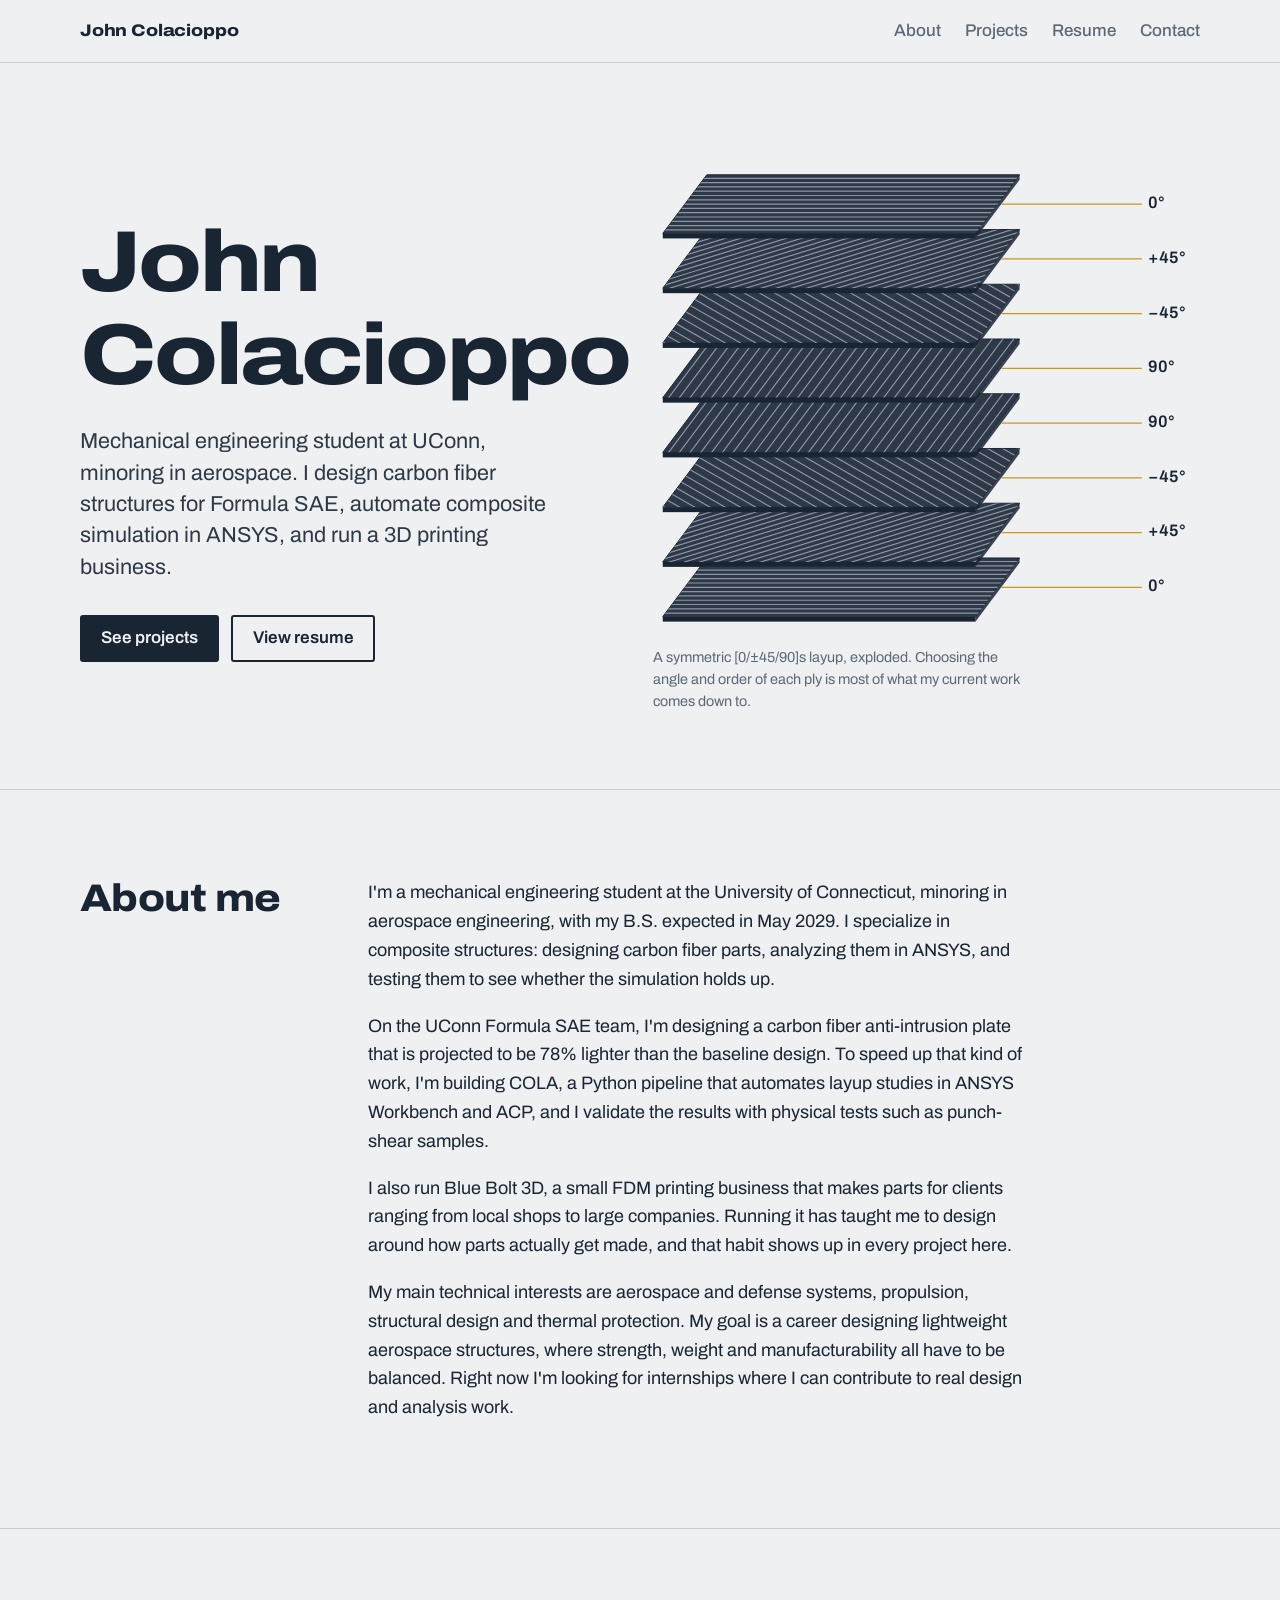
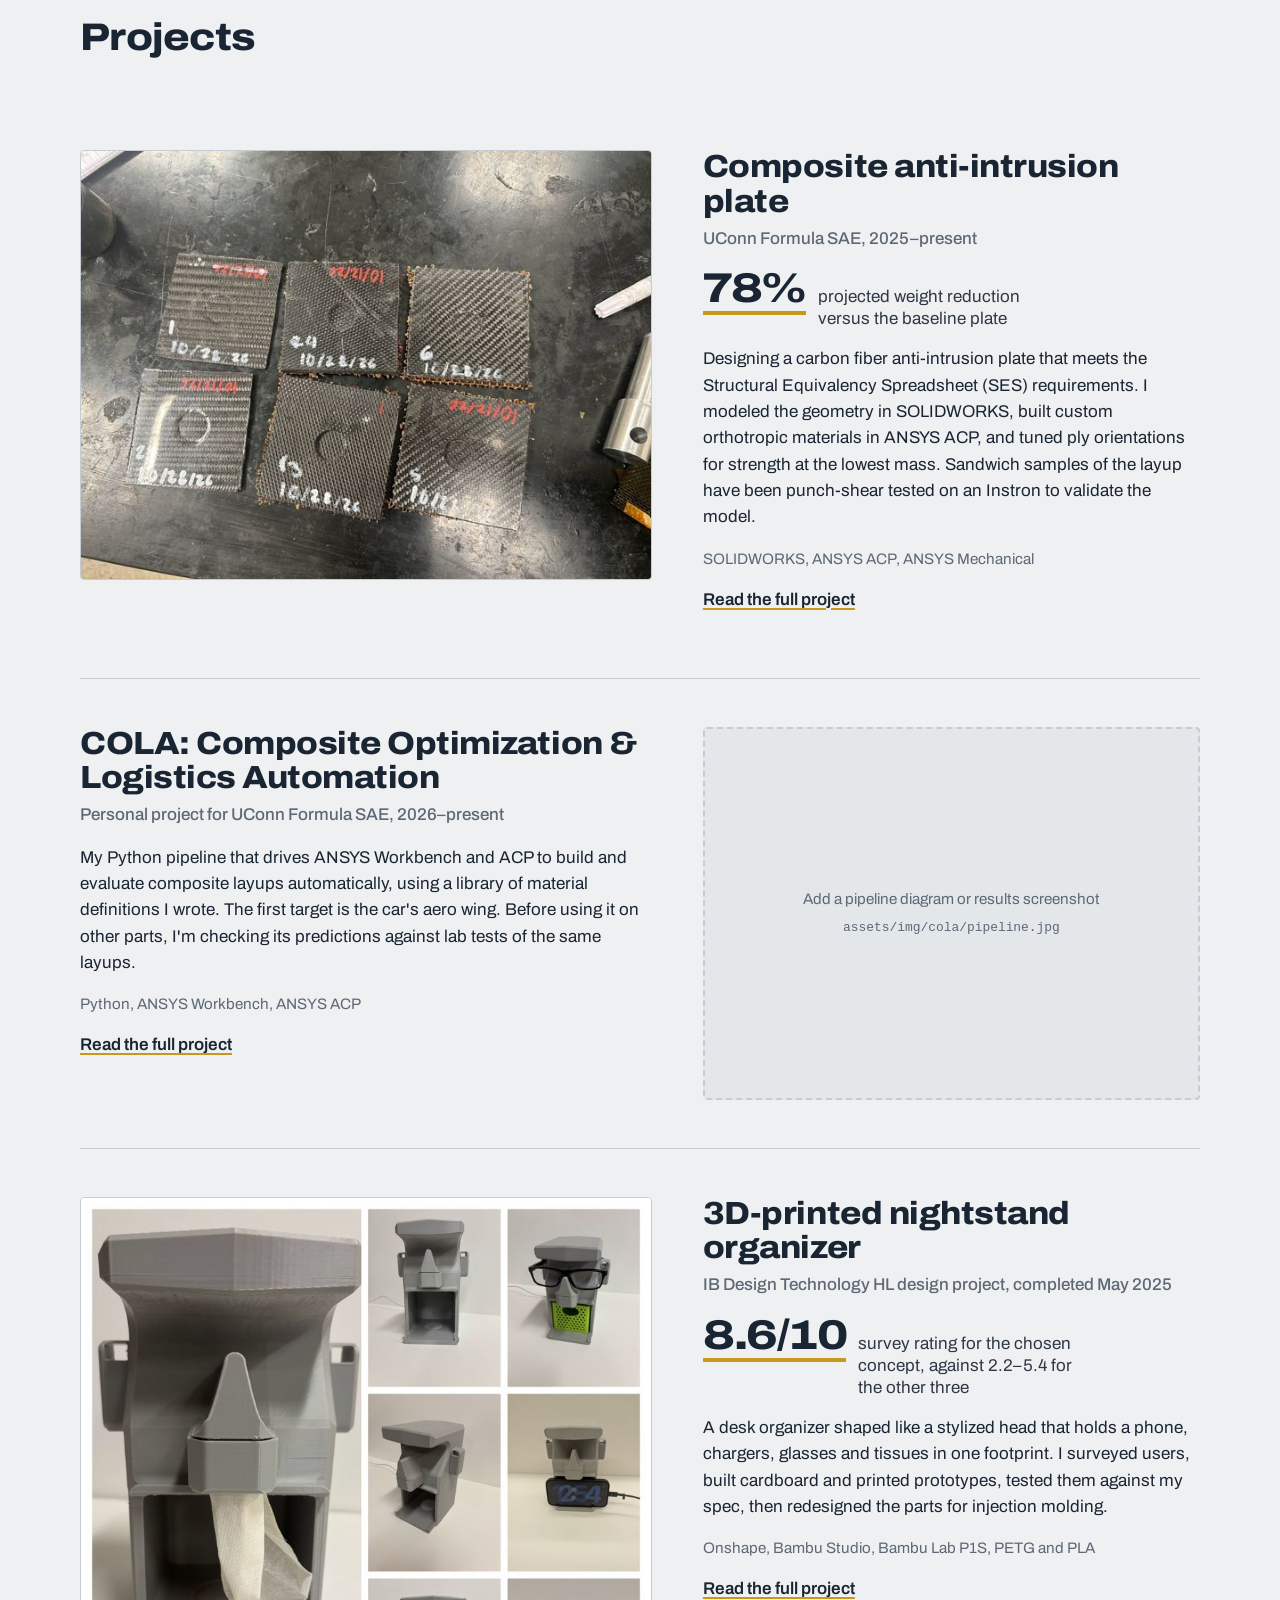
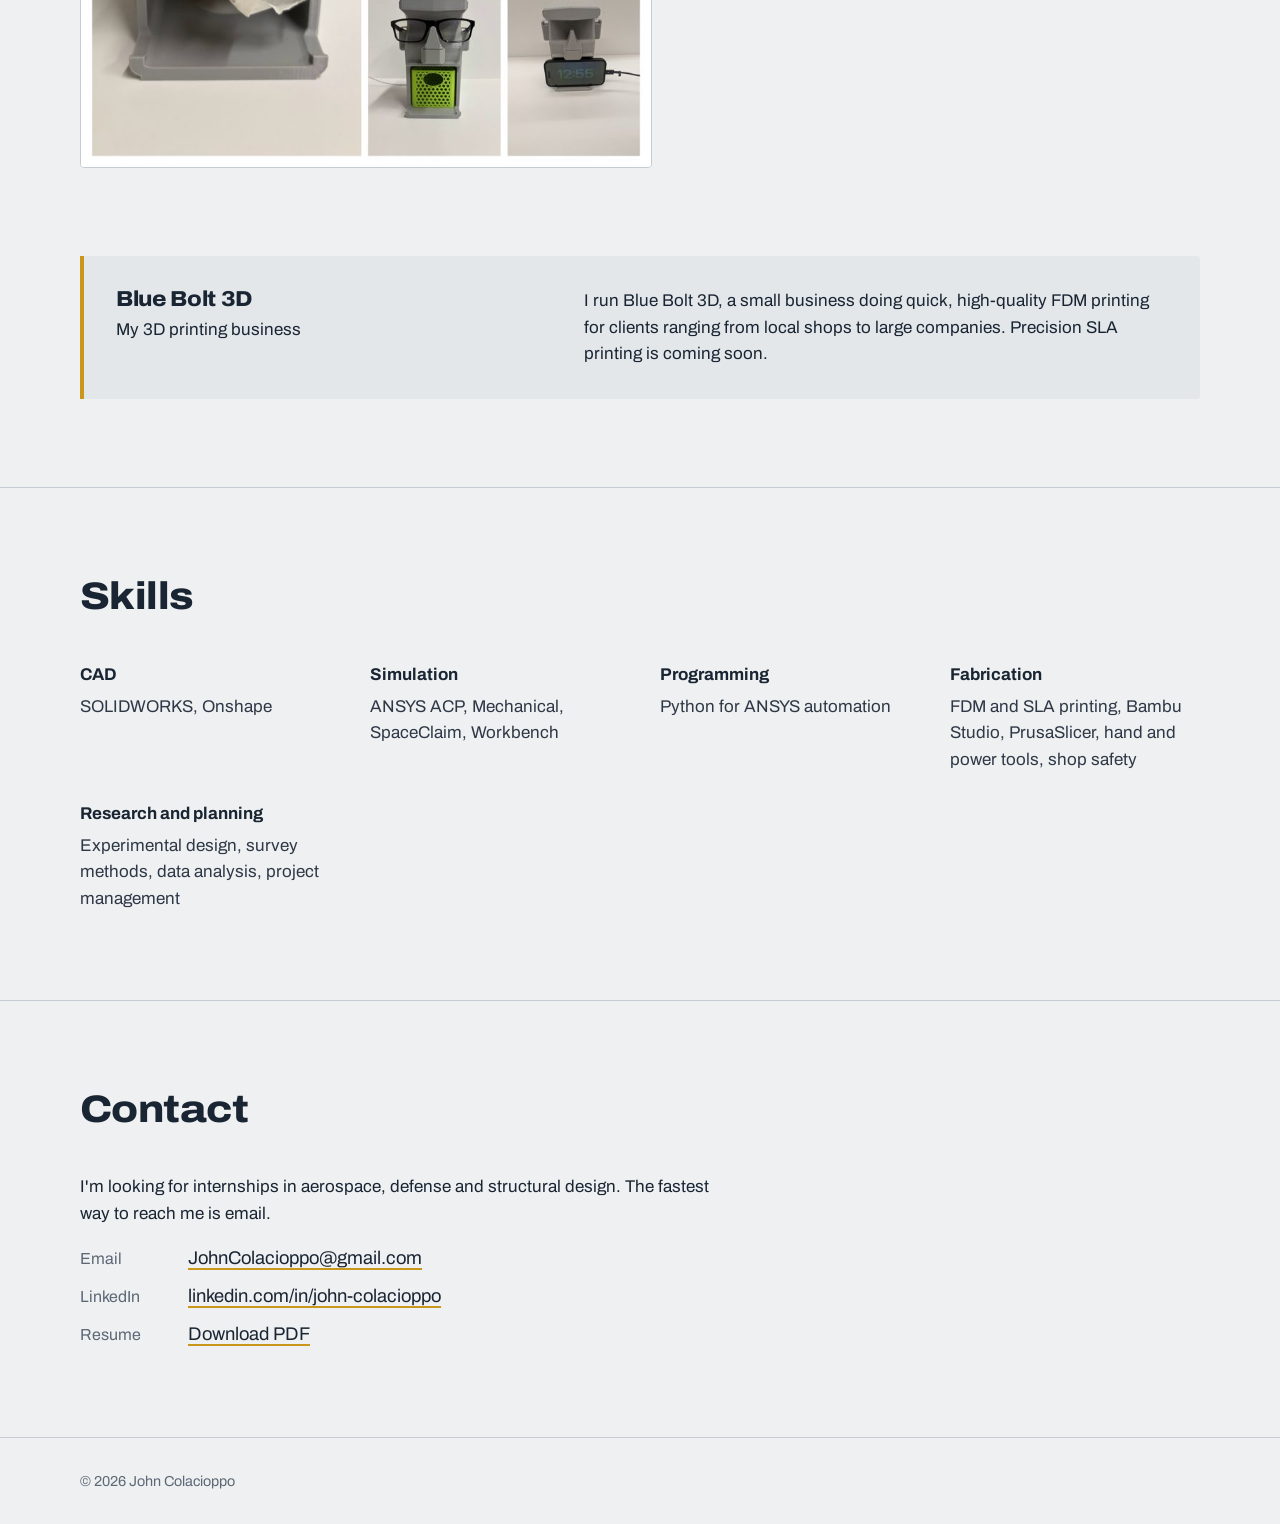
==== commit 77e3d240: "Add project galleries, COLA page, AIP photos and videos, intro Co-Authored-By: Claude Opus 5.5 <nore" ====
--- a/index.html
+++ b/index.html
@@ -18,6 +18,7 @@
     <div class="wrap">
       <a class="wordmark" href="./">John Colacioppo</a>
       <nav class="site-nav" aria-label="Main">
+        <a href="#about">About</a>
         <a href="#projects">Projects</a>
         <a href="resume.html">Resume</a>
         <a href="#contact">Contact</a>
@@ -61,21 +62,31 @@
       </figure>
     </section>
 
+    <section class="section" id="about" aria-labelledby="about-h">
+      <div class="wrap intro">
+        <h2 id="about-h">About me</h2>
+        <div>
+          <p>I'm a mechanical engineering student at the University of Connecticut, minoring in aerospace engineering, with my B.S. expected in May 2029. I specialize in composite structures: designing carbon fiber parts, analyzing them in ANSYS, and testing them to see whether the simulation holds up.</p>
+          <p>On the UConn Formula SAE team, I'm designing a carbon fiber anti-intrusion plate that is projected to be 78% lighter than the baseline design. To speed up that kind of work, I'm building COLA, a Python pipeline that automates layup studies in ANSYS Workbench and ACP, and I validate the results with physical tests such as punch-shear samples.</p>
+          <p>I also run Blue Bolt 3D, a small FDM printing business that makes parts for clients ranging from local shops to large companies. Running it has taught me to design around how parts actually get made, and that habit shows up in every project here.</p>
+          <p>My main technical interests are aerospace and defense systems, propulsion, structural design and thermal protection. My goal is a career designing lightweight aerospace structures, where strength, weight and manufacturability all have to be balanced. Right now I'm looking for internships where I can contribute to real design and analysis work.</p>
+        </div>
+      </div>
+    </section>
+
     <section class="section" id="projects" aria-labelledby="projects-h">
       <div class="wrap">
         <h2 id="projects-h">Projects</h2>
 
         <article class="project">
           <figure class="project-figure">
-            <!-- Replace this placeholder with:
-                 <img src="assets/img/aip/acp-layup.jpg" alt="ANSYS ACP model of the anti-intrusion plate showing ply orientations"> -->
-            <div class="ph">Add a screenshot of the plate in ANSYS ACP<br><code>assets/img/aip/acp-layup.jpg</code></div>
+            <img src="assets/img/aip/thumbs/tested-set.jpg" alt="Carbon fiber sandwich samples after punch-shear testing" width="640" height="480" loading="lazy">
           </figure>
           <div>
             <h3><a href="projects/anti-intrusion-plate.html">Composite anti-intrusion plate</a></h3>
             <p class="context">UConn Formula SAE, 2025–present</p>
             <p class="stat"><b>78%</b> <span>projected weight reduction versus the baseline plate</span></p>
-            <p>Designing a carbon fiber anti-intrusion plate that meets the Structural Equivalency Spreadsheet (SES) requirements. I modeled the geometry in SOLIDWORKS, built custom orthotropic materials in ANSYS ACP, and tuned ply orientations for strength at the lowest mass. Punch-shear samples have been tested to validate the model.</p>
+            <p>Designing a carbon fiber anti-intrusion plate that meets the Structural Equivalency Spreadsheet (SES) requirements. I modeled the geometry in SOLIDWORKS, built custom orthotropic materials in ANSYS ACP, and tuned ply orientations for strength at the lowest mass. Sandwich samples of the layup have been punch-shear tested on an Instron to validate the model.</p>
             <p class="tools">SOLIDWORKS, ANSYS ACP, ANSYS Mechanical</p>
             <p><a class="more" href="projects/anti-intrusion-plate.html">Read the full project</a></p>
           </div>
@@ -88,17 +99,17 @@
             <div class="ph">Add a pipeline diagram or results screenshot<br><code>assets/img/cola/pipeline.jpg</code></div>
           </figure>
           <div>
-            <h3><a href="projects/layup-optimizer.html">C(Argon) Layup Optimizer</a></h3>
+            <h3><a href="projects/cola.html">COLA: Composite Optimization &amp; Logistics Automation</a></h3>
             <p class="context">Personal project for UConn Formula SAE, 2026–present</p>
-            <p>A Python pipeline that drives ANSYS Workbench and ACP to build and evaluate composite layups automatically, using a library of material definitions I wrote. The first target is the car's aero wing. Before using it on other parts, I'm checking its predictions against lab tests of the same layups.</p>
+            <p>My Python pipeline that drives ANSYS Workbench and ACP to build and evaluate composite layups automatically, using a library of material definitions I wrote. The first target is the car's aero wing. Before using it on other parts, I'm checking its predictions against lab tests of the same layups.</p>
             <p class="tools">Python, ANSYS Workbench, ANSYS ACP</p>
-            <p><a class="more" href="projects/layup-optimizer.html">Read the full project</a></p>
+            <p><a class="more" href="projects/cola.html">Read the full project</a></p>
           </div>
         </article>
 
         <article class="project">
           <figure class="project-figure">
-            <img src="assets/img/organizer/cad-exploded.jpg" alt="Onshape CAD model of the nightstand organizer, assembled and in exploded view" width="590" height="400" loading="lazy">
+            <img src="assets/img/organizer/hero-collage-thumb.jpg" alt="Photo collage of the finished 3D-printed nightstand organizer holding tissues, glasses and a phone" width="800" height="800" loading="lazy">
           </figure>
           <div>
             <h3><a href="projects/nightstand-organizer.html">3D-printed nightstand organizer</a></h3>
--- a/css/style.css
+++ b/css/style.css
@@ -304,3 +304,115 @@
   .project:nth-of-type(even) .project-figure { order: 0; }
   .aside-block { grid-template-columns: 1fr; }
 }
+
+/* ---------- Project page sections ---------- */
+.outcome {
+  font-size: clamp(1.2rem, 2vw, 1.45rem);
+  line-height: 1.4;
+  max-width: 44ch;
+  color: var(--carbon);
+  margin-bottom: 0;
+}
+.timeframe { color: var(--graphite); font-weight: 600; margin: 0 0 .9rem; }
+
+.key-results {
+  display: flex; flex-wrap: wrap; gap: 1.25rem 3rem;
+  margin: 2rem 0 0; padding: 0; list-style: none;
+}
+.key-results li { max-width: 15rem; }
+.key-results b {
+  display: block;
+  font-size: clamp(2rem, 4vw, 2.8rem); line-height: 1; font-weight: 800;
+  font-variation-settings: "wdth" 120; letter-spacing: -0.03em;
+  padding-bottom: .25rem; margin-bottom: .45rem;
+  border-bottom: 4px solid var(--aramid);
+  width: fit-content;
+}
+.key-results span { color: var(--carbon); line-height: 1.35; display: block; }
+
+.case-body h3 { font-size: 1.2rem; margin: 2rem 0 .6rem; }
+.case-body section > h2 { scroll-margin-top: 1rem; }
+
+/* Section index under the header */
+.toc { margin: 1.5rem 0 0; display: flex; flex-wrap: wrap; gap: .4rem 1.4rem; padding: 0; list-style: none; font-size: .95rem; }
+.toc a { color: var(--graphite); text-decoration: none; }
+.toc a:hover { color: var(--ink); text-decoration: underline; text-decoration-color: var(--aramid); }
+
+/* Constraint tables */
+table.data td:first-child { font-weight: 600; white-space: nowrap; }
+table.data.plain td:first-child { font-weight: 400; white-space: normal; }
+
+.calc {
+  margin: 1.25rem 0 1.5rem;
+  padding: 1rem 1.25rem;
+  background: var(--paper-2);
+  border-radius: 4px;
+  max-width: 44rem;
+  font-variant-numeric: tabular-nums;
+}
+.calc p { margin: 0 0 .35rem; }
+.calc p:last-child { margin: 0; }
+.calc .result { font-weight: 700; }
+
+.role-split { display: grid; grid-template-columns: repeat(auto-fit, minmax(18rem, 1fr)); gap: 1rem 3rem; max-width: 60rem; }
+.role-split h3 { margin-top: .5rem; }
+
+/* ---------- Gallery ---------- */
+.gallery h3 { margin-top: 2.25rem; }
+.gallery-grid {
+  list-style: none; margin: 0; padding: 0;
+  display: grid;
+  grid-template-columns: repeat(auto-fill, minmax(15.5rem, 1fr));
+  gap: 1.5rem 1.25rem;
+}
+.gallery-grid figure { margin: 0; }
+.gallery-grid figcaption { font-size: .9rem; color: var(--graphite); margin-top: .5rem; line-height: 1.4; }
+.g-item {
+  display: block;
+  aspect-ratio: 4 / 3;
+  background: #fff;
+  border: 1px solid var(--rule);
+  border-radius: 4px;
+  overflow: hidden;
+  cursor: zoom-in;
+}
+.g-item img { width: 100%; height: 100%; object-fit: contain; padding: .35rem; border: 0; }
+.gallery-grid video { width: 100%; aspect-ratio: 4 / 3; object-fit: contain; background: #111a23; border-radius: 4px; display: block; }
+.gallery-grid .ph { aspect-ratio: 4 / 3; font-size: .9rem; padding: 1rem; }
+.gallery-note { color: var(--graphite); font-size: .95rem; }
+
+/* Lightbox */
+.lightbox {
+  width: 100vw; height: 100vh; max-width: none; max-height: none;
+  margin: 0; padding: clamp(1rem, 4vw, 3rem) clamp(3.25rem, 7vw, 6rem);
+  border: 0; background: rgba(14, 20, 28, .94); color: #e6eaee;
+}
+.lightbox[open] { display: grid; place-items: center; }
+.lightbox::backdrop { background: rgba(14, 20, 28, .6); }
+.lb-figure { margin: 0; display: grid; justify-items: center; gap: .9rem; max-width: 100%; }
+.lb-img { max-width: 100%; max-height: calc(100vh - 9rem); width: auto; height: auto; background: #fff; border-radius: 4px; }
+.lb-caption { max-width: 60ch; text-align: center; line-height: 1.45; }
+.lb-count { position: absolute; top: 1rem; left: 1.25rem; margin: 0; font-size: .9rem; color: #9aa5b1; }
+.lb-btn {
+  position: absolute; border: 0; background: transparent; color: #e6eaee;
+  font: inherit; font-size: 2.6rem; line-height: 1; padding: .5rem .8rem; cursor: pointer; border-radius: 4px;
+}
+.lb-btn:hover { background: rgba(255,255,255,.08); }
+.lb-close { top: .4rem; right: .6rem; font-size: 2.2rem; }
+.lb-prev { left: .4rem; top: 50%; transform: translateY(-50%); }
+.lb-next { right: .4rem; top: 50%; transform: translateY(-50%); }
+
+/* ---------- Home intro ---------- */
+.intro { display: grid; grid-template-columns: minmax(0, 14rem) minmax(0, 1fr); gap: 1rem clamp(1.5rem, 5vw, 4rem); }
+.intro p { font-size: 1.125rem; line-height: 1.6; }
+@media (max-width: 820px) { .intro { grid-template-columns: 1fr; } }
+.case-body .gallery-grid { max-width: none; padding-left: 0; margin: 0; }
+.case-body .gallery-grid li { margin: 0; }
+@media (max-width: 600px) {
+  .gallery-grid { grid-template-columns: repeat(2, minmax(0, 1fr)); gap: 1rem .75rem; }
+  .gallery-grid figcaption { font-size: .82rem; }
+  .lightbox { padding: 3rem .75rem 4.5rem; }
+  .lb-prev, .lb-next { top: auto; bottom: .5rem; transform: none; }
+}
+.g-item.photo img { object-fit: cover; padding: 0; }
+.shot-wide img { max-height: 46rem; }
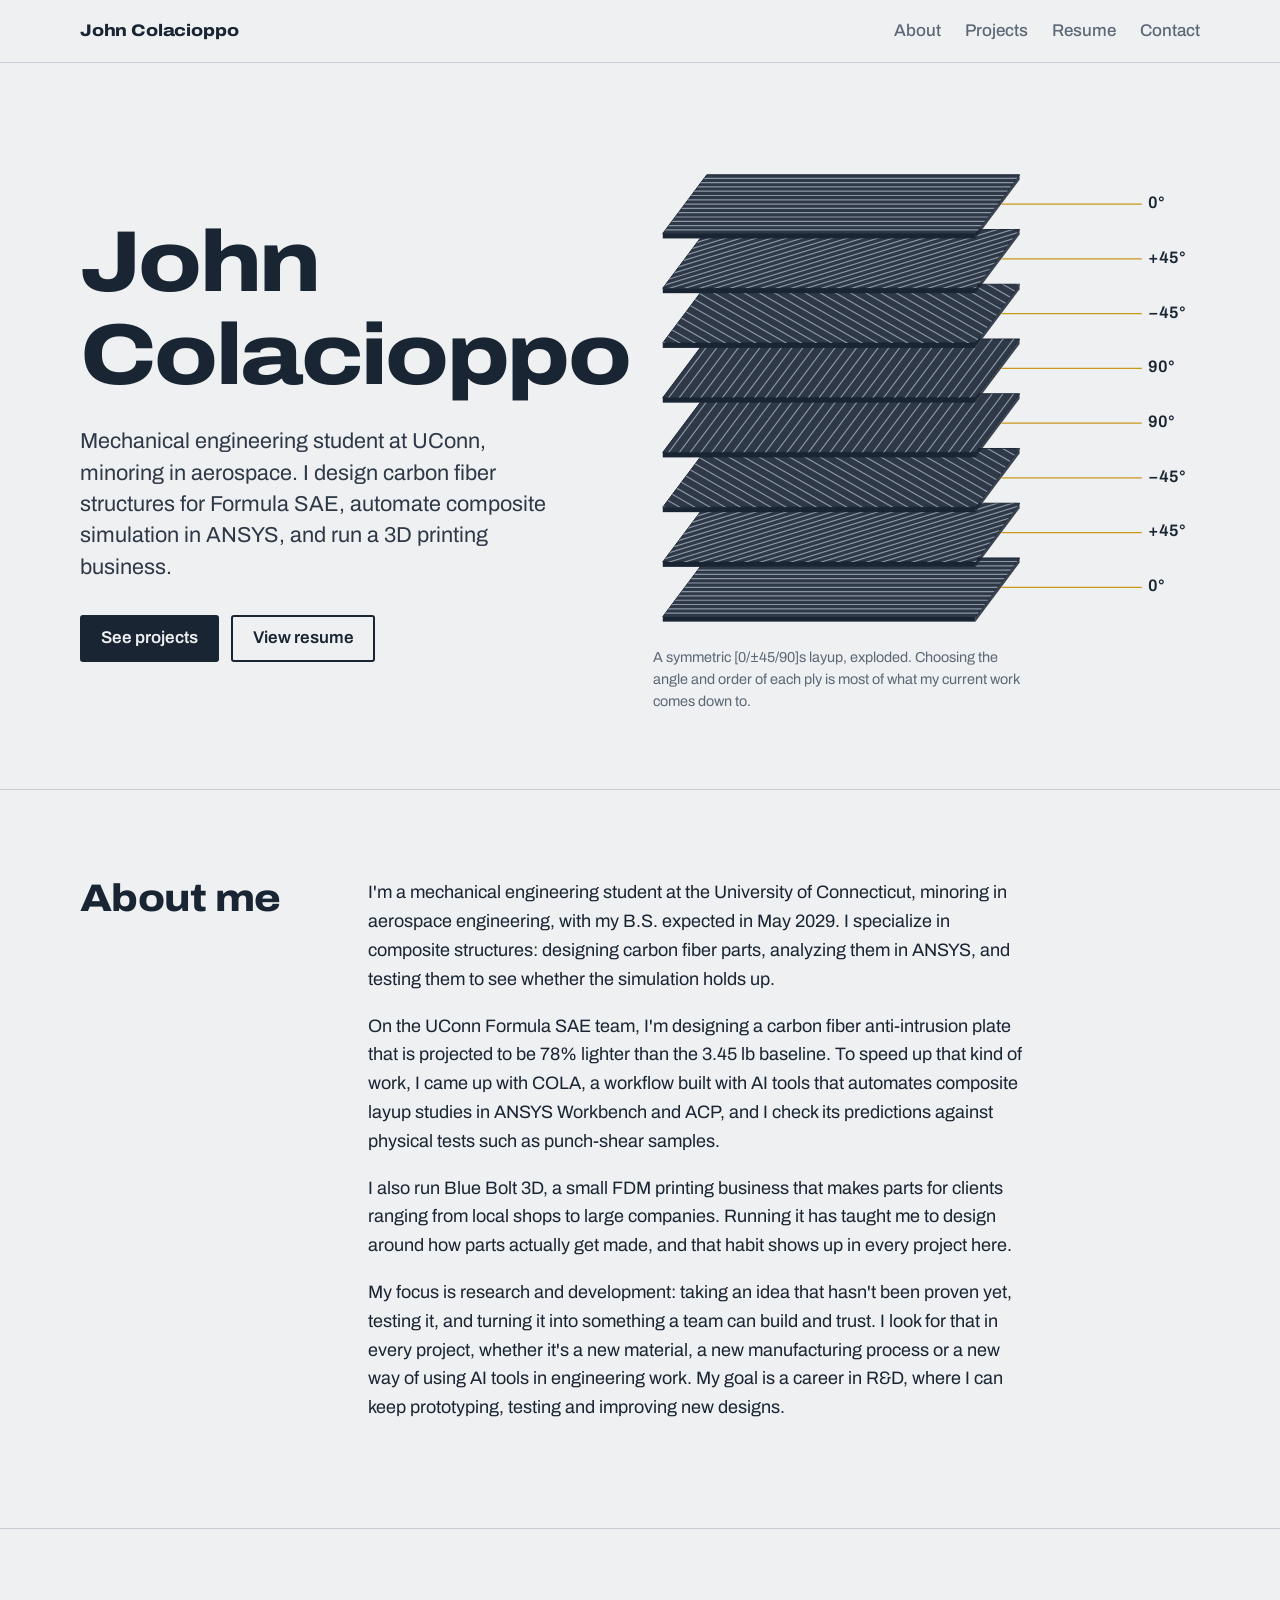
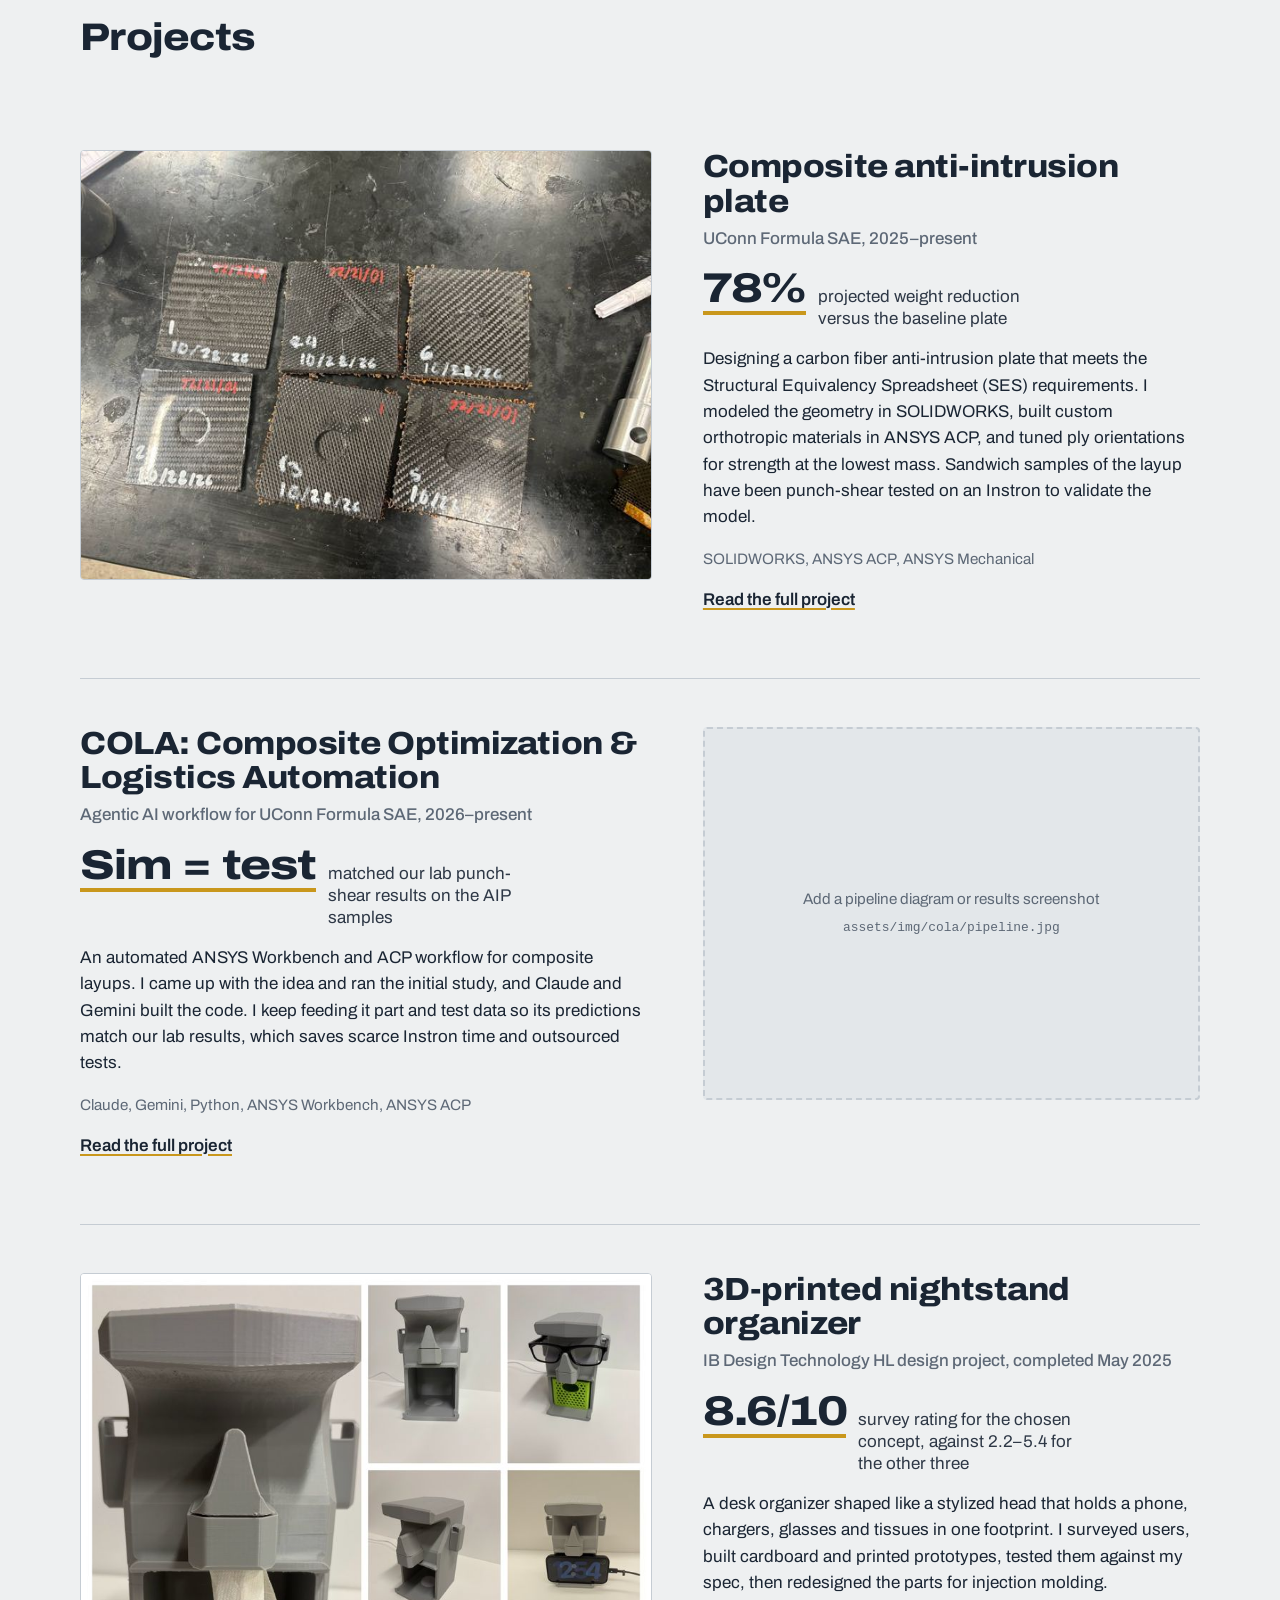
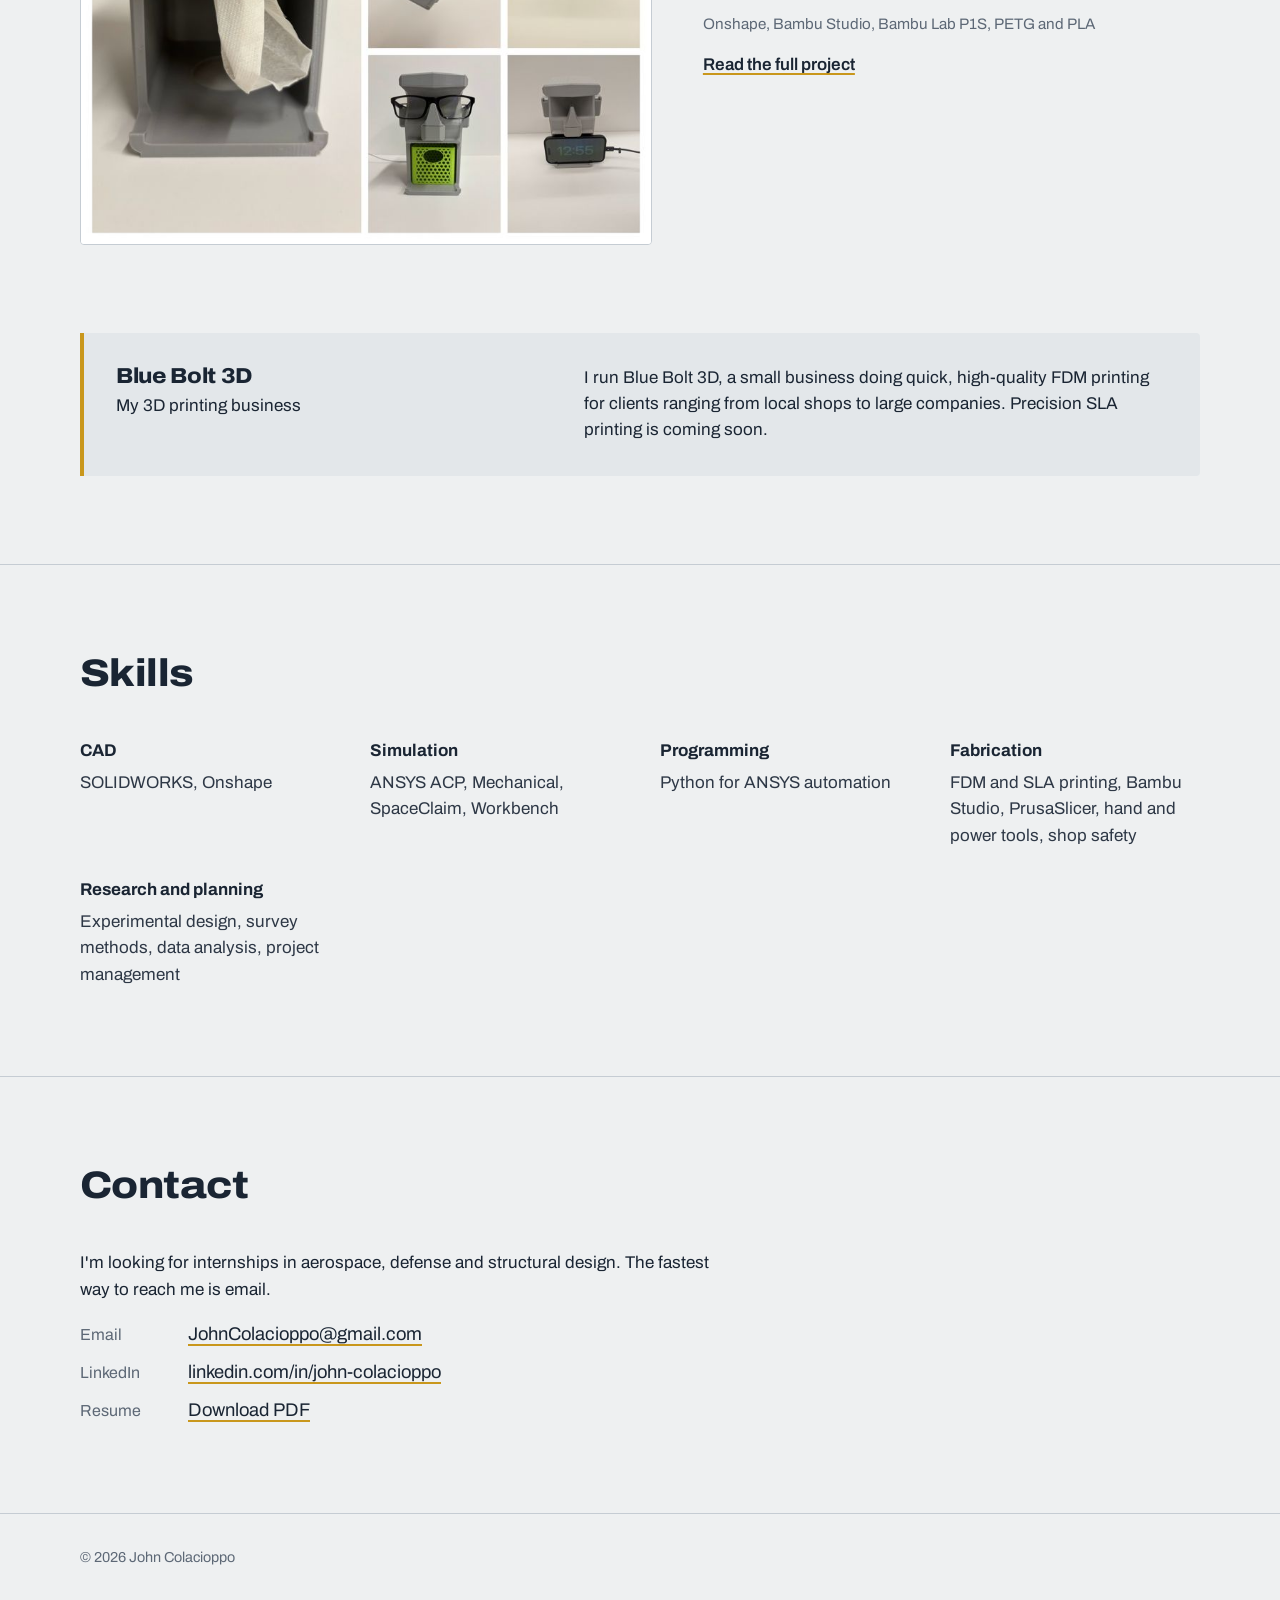
==== commit 8428bdf2: "R&D intro, AIP data and FSAE criteria, reframe COLA as agentic AI workflow Co-Authored-By: Claude Op" ====
--- a/index.html
+++ b/index.html
@@ -67,9 +67,9 @@
         <h2 id="about-h">About me</h2>
         <div>
           <p>I'm a mechanical engineering student at the University of Connecticut, minoring in aerospace engineering, with my B.S. expected in May 2029. I specialize in composite structures: designing carbon fiber parts, analyzing them in ANSYS, and testing them to see whether the simulation holds up.</p>
-          <p>On the UConn Formula SAE team, I'm designing a carbon fiber anti-intrusion plate that is projected to be 78% lighter than the baseline design. To speed up that kind of work, I'm building COLA, a Python pipeline that automates layup studies in ANSYS Workbench and ACP, and I validate the results with physical tests such as punch-shear samples.</p>
+          <p>On the UConn Formula SAE team, I'm designing a carbon fiber anti-intrusion plate that is projected to be 78% lighter than the 3.45 lb baseline. To speed up that kind of work, I came up with COLA, a workflow built with AI tools that automates composite layup studies in ANSYS Workbench and ACP, and I check its predictions against physical tests such as punch-shear samples.</p>
           <p>I also run Blue Bolt 3D, a small FDM printing business that makes parts for clients ranging from local shops to large companies. Running it has taught me to design around how parts actually get made, and that habit shows up in every project here.</p>
-          <p>My main technical interests are aerospace and defense systems, propulsion, structural design and thermal protection. My goal is a career designing lightweight aerospace structures, where strength, weight and manufacturability all have to be balanced. Right now I'm looking for internships where I can contribute to real design and analysis work.</p>
+          <p>My focus is research and development: taking an idea that hasn't been proven yet, testing it, and turning it into something a team can build and trust. I look for that in every project, whether it's a new material, a new manufacturing process or a new way of using AI tools in engineering work. My goal is a career in R&amp;D, where I can keep prototyping, testing and improving new designs.</p>
         </div>
       </div>
     </section>
@@ -100,9 +100,10 @@
           </figure>
           <div>
             <h3><a href="projects/cola.html">COLA: Composite Optimization &amp; Logistics Automation</a></h3>
-            <p class="context">Personal project for UConn Formula SAE, 2026–present</p>
-            <p>My Python pipeline that drives ANSYS Workbench and ACP to build and evaluate composite layups automatically, using a library of material definitions I wrote. The first target is the car's aero wing. Before using it on other parts, I'm checking its predictions against lab tests of the same layups.</p>
-            <p class="tools">Python, ANSYS Workbench, ANSYS ACP</p>
+            <p class="context">Agentic AI workflow for UConn Formula SAE, 2026–present</p>
+            <p class="stat"><b>Sim = test</b> <span>matched our lab punch-shear results on the AIP samples</span></p>
+            <p>An automated ANSYS Workbench and ACP workflow for composite layups. I came up with the idea and ran the initial study, and Claude and Gemini built the code. I keep feeding it part and test data so its predictions match our lab results, which saves scarce Instron time and outsourced tests.</p>
+            <p class="tools">Claude, Gemini, Python, ANSYS Workbench, ANSYS ACP</p>
             <p><a class="more" href="projects/cola.html">Read the full project</a></p>
           </div>
         </article>
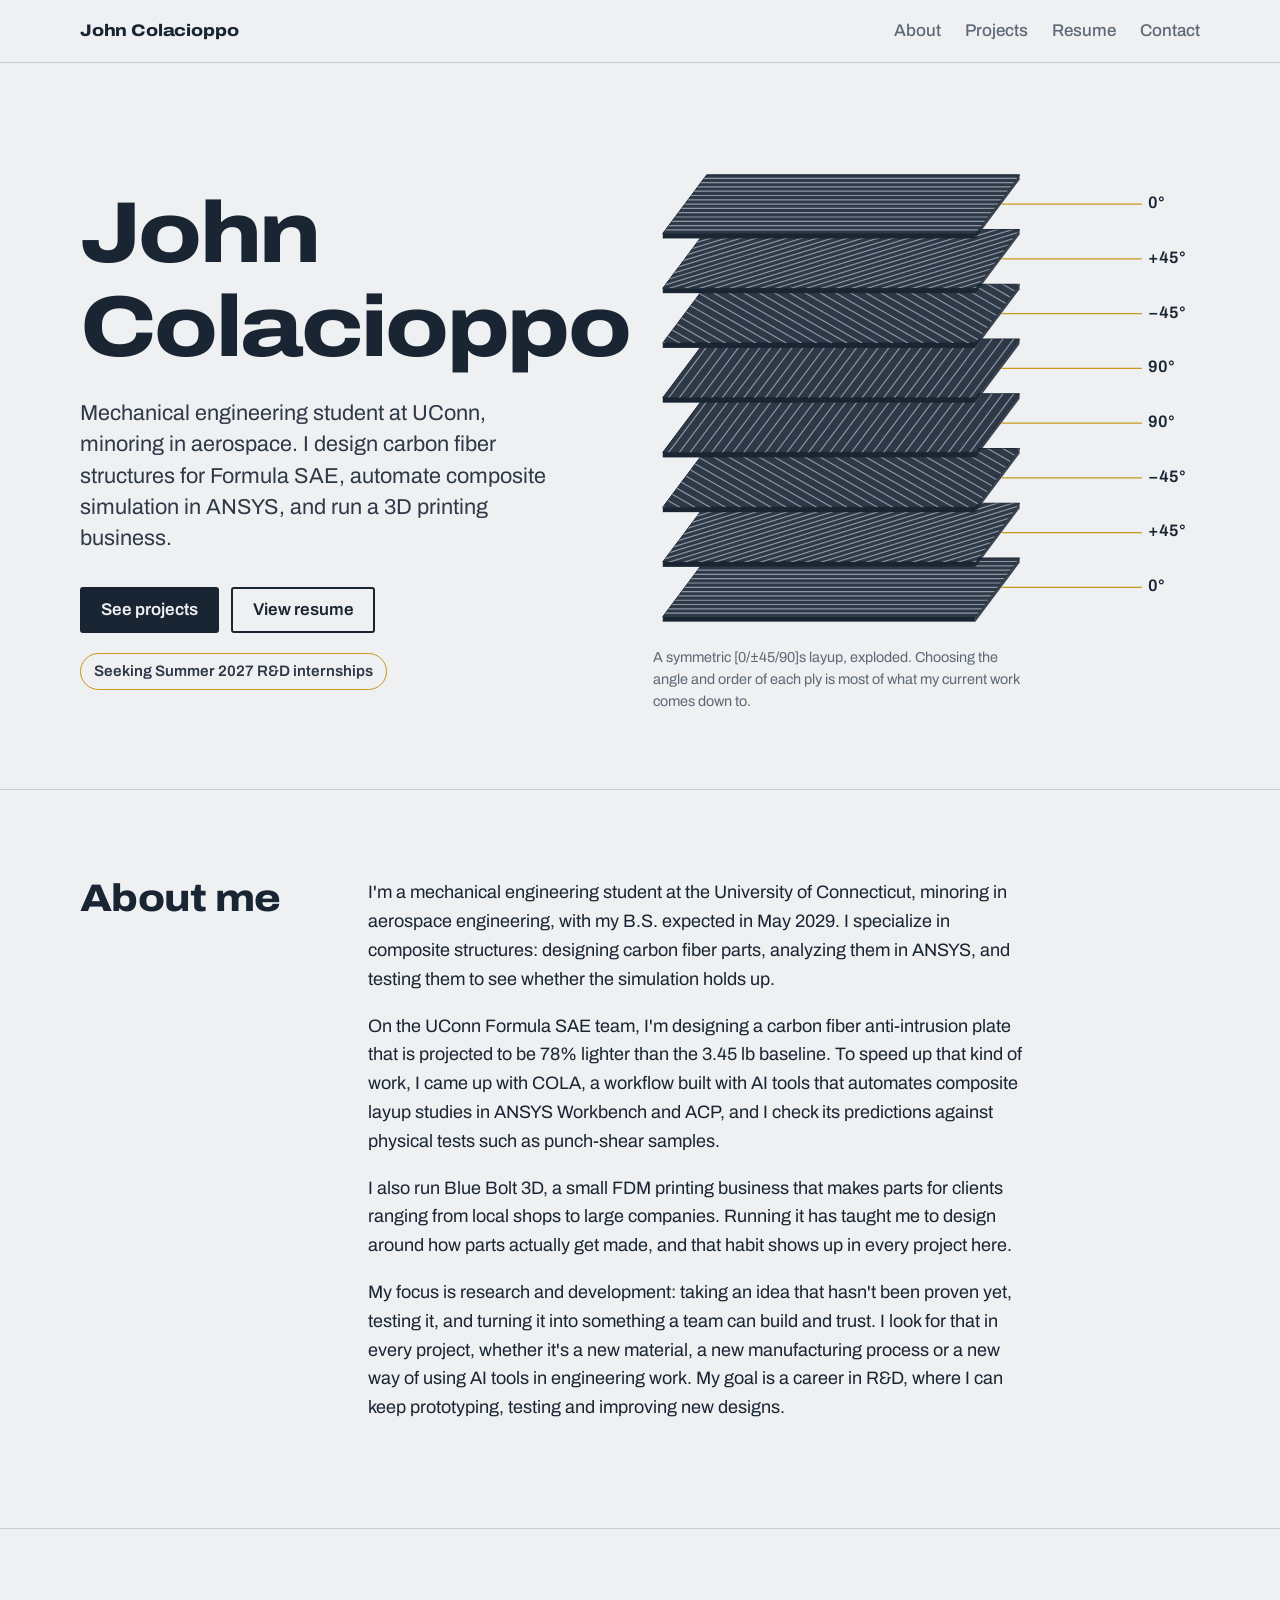
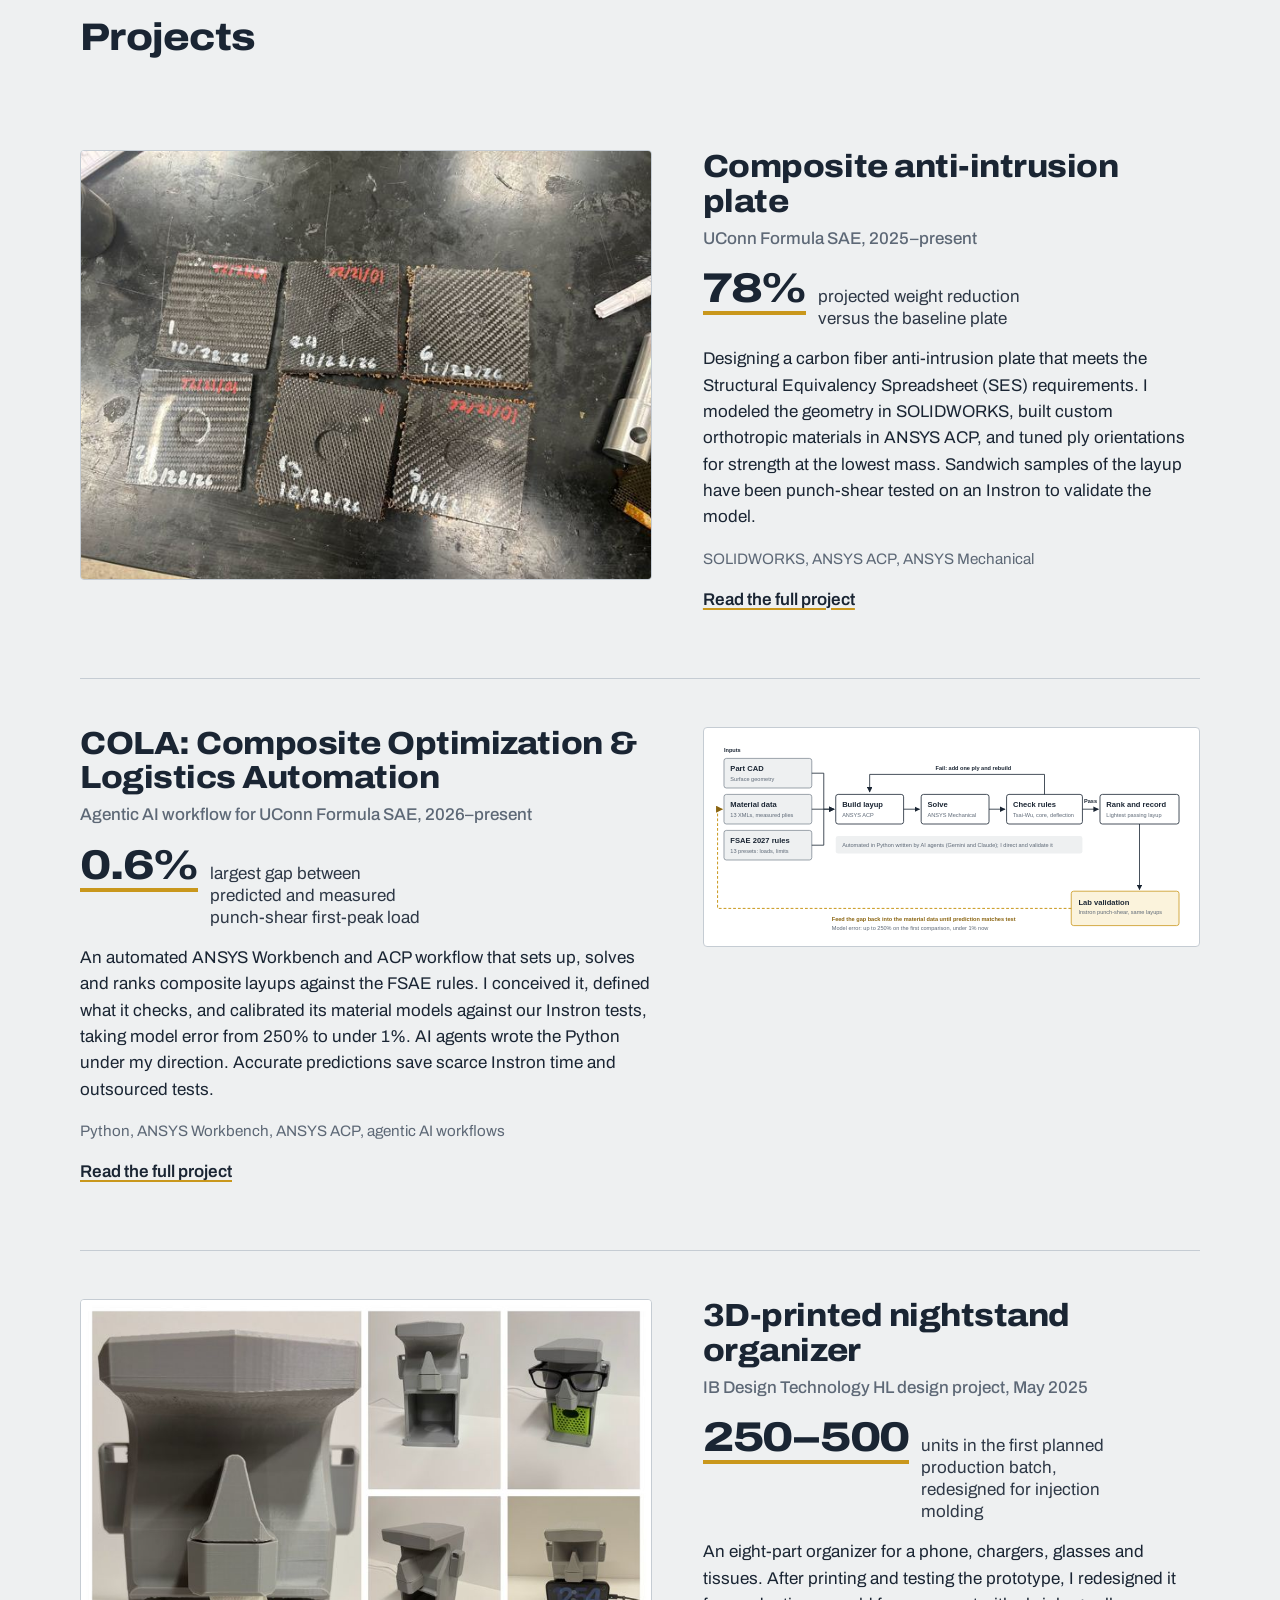
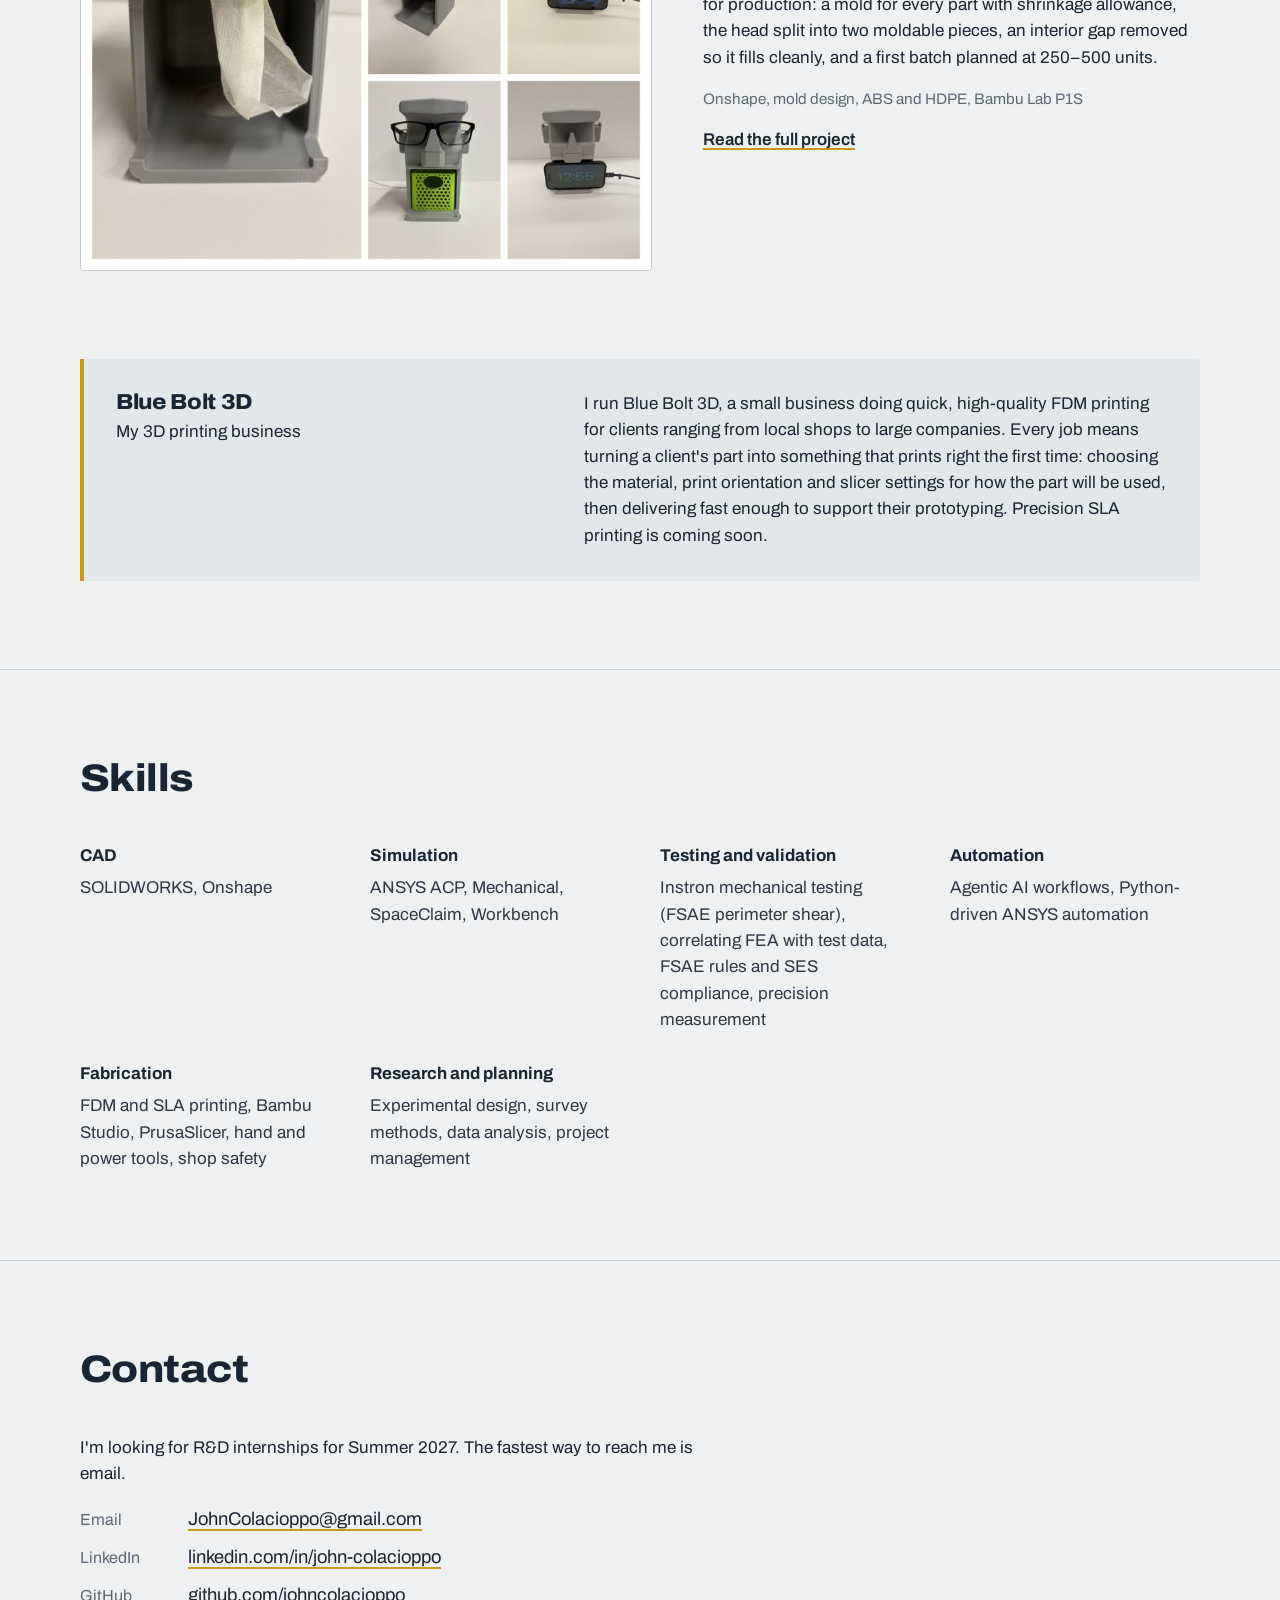
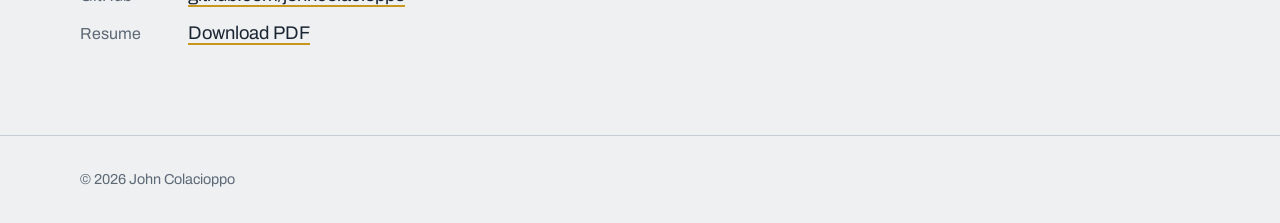
==== commit 5cf86f53: "Apply portfolio feedback: pipeline diagram, hard metrics, DFM framing, internship line, skills, GitH" ====
--- a/index.html
+++ b/index.html
@@ -35,6 +35,7 @@
           <a class="btn btn-solid" href="#projects">See projects</a>
           <a class="btn" href="resume.html">View resume</a>
         </div>
+        <p class="seeking">Seeking Summer 2027 R&amp;D internships</p>
       </div>
       <figure>
         <svg class="plystack" viewBox="0 0 560 475" role="img" aria-labelledby="plyT plyD" xmlns="http://www.w3.org/2000/svg">
@@ -94,16 +95,14 @@
 
         <article class="project">
           <figure class="project-figure">
-            <!-- Replace this placeholder with:
-                 <img src="assets/img/cola/pipeline.jpg" alt="Diagram or screenshot of the layup optimizer pipeline"> -->
-            <div class="ph">Add a pipeline diagram or results screenshot<br><code>assets/img/cola/pipeline.jpg</code></div>
+            <img src="assets/img/cola/pipeline.svg" alt="COLA workflow: part CAD, material data and FSAE rules feed an automated loop of building the layup in ANSYS ACP, solving in Mechanical and checking the rules, adding a ply on failure, then ranking passing layups and validating against Instron tests" width="1200" height="505" loading="lazy">
           </figure>
           <div>
             <h3><a href="projects/cola.html">COLA: Composite Optimization &amp; Logistics Automation</a></h3>
             <p class="context">Agentic AI workflow for UConn Formula SAE, 2026–present</p>
-            <p class="stat"><b>Sim = test</b> <span>matched our lab punch-shear results on the AIP samples</span></p>
-            <p>An automated ANSYS Workbench and ACP workflow for composite layups. I came up with the idea and ran the initial study, and Claude and Gemini built the code. I keep feeding it part and test data so its predictions match our lab results, which saves scarce Instron time and outsourced tests.</p>
-            <p class="tools">Claude, Gemini, Python, ANSYS Workbench, ANSYS ACP</p>
+            <p class="stat"><b>0.6%</b> <span>largest gap between predicted and measured punch-shear first-peak load</span></p>
+            <p>An automated ANSYS Workbench and ACP workflow that sets up, solves and ranks composite layups against the FSAE rules. I conceived it, defined what it checks, and calibrated its material models against our Instron tests, taking model error from 250% to under 1%. AI agents wrote the Python under my direction. Accurate predictions save scarce Instron time and outsourced tests.</p>
+            <p class="tools">Python, ANSYS Workbench, ANSYS ACP, agentic AI workflows</p>
             <p><a class="more" href="projects/cola.html">Read the full project</a></p>
           </div>
         </article>
@@ -114,10 +113,10 @@
           </figure>
           <div>
             <h3><a href="projects/nightstand-organizer.html">3D-printed nightstand organizer</a></h3>
-            <p class="context">IB Design Technology HL design project, completed May 2025</p>
-            <p class="stat"><b>8.6/10</b> <span>survey rating for the chosen concept, against 2.2–5.4 for the other three</span></p>
-            <p>A desk organizer shaped like a stylized head that holds a phone, chargers, glasses and tissues in one footprint. I surveyed users, built cardboard and printed prototypes, tested them against my spec, then redesigned the parts for injection molding.</p>
-            <p class="tools">Onshape, Bambu Studio, Bambu Lab P1S, PETG and PLA</p>
+            <p class="context">IB Design Technology HL design project, May 2025</p>
+            <p class="stat"><b>250–500</b> <span>units in the first planned production batch, redesigned for injection molding</span></p>
+            <p>An eight-part organizer for a phone, chargers, glasses and tissues. After printing and testing the prototype, I redesigned it for production: a mold for every part with shrinkage allowance, the head split into two moldable pieces, an interior gap removed so it fills cleanly, and a first batch planned at 250–500 units.</p>
+            <p class="tools">Onshape, mold design, ABS and HDPE, Bambu Lab P1S</p>
             <p><a class="more" href="projects/nightstand-organizer.html">Read the full project</a></p>
           </div>
         </article>
@@ -128,7 +127,7 @@
             <p class="context">My 3D printing business</p>
           </div>
           <div>
-            <p>I run Blue Bolt 3D, a small business doing quick, high-quality FDM printing for clients ranging from local shops to large companies. Precision SLA printing is coming soon.</p>
+            <p>I run Blue Bolt 3D, a small business doing quick, high-quality FDM printing for clients ranging from local shops to large companies. Every job means turning a client's part into something that prints right the first time: choosing the material, print orientation and slicer settings for how the part will be used, then delivering fast enough to support their prototyping. Precision SLA printing is coming soon.</p>
             <!-- Add a link if Blue Bolt 3D has a site or Instagram:
                  <p><a href="https://...">Visit Blue Bolt 3D</a></p> -->
           </div>
@@ -142,7 +141,8 @@
         <dl class="skills">
           <div><dt>CAD</dt><dd>SOLIDWORKS, Onshape</dd></div>
           <div><dt>Simulation</dt><dd>ANSYS ACP, Mechanical, SpaceClaim, Workbench</dd></div>
-          <div><dt>Programming</dt><dd>Python for ANSYS automation</dd></div>
+          <div><dt>Testing and validation</dt><dd>Instron mechanical testing (FSAE perimeter shear), correlating FEA with test data, FSAE rules and SES compliance, precision measurement</dd></div>
+          <div><dt>Automation</dt><dd>Agentic AI workflows, Python-driven ANSYS automation</dd></div>
           <div><dt>Fabrication</dt><dd>FDM and SLA printing, Bambu Studio, PrusaSlicer, hand and power tools, shop safety</dd></div>
           <div><dt>Research and planning</dt><dd>Experimental design, survey methods, data analysis, project management</dd></div>
         </dl>
@@ -152,10 +152,11 @@
     <section class="section" id="contact" aria-labelledby="contact-h">
       <div class="wrap">
         <h2 id="contact-h">Contact</h2>
-        <p>I'm looking for internships in aerospace, defense and structural design. The fastest way to reach me is email.</p>
+        <p>I'm looking for R&amp;D internships for Summer 2027. The fastest way to reach me is email.</p>
         <ul class="contact-list">
           <li><span>Email</span> <a href="mailto:JohnColacioppo@gmail.com">JohnColacioppo@gmail.com</a></li>
           <li><span>LinkedIn</span> <a href="https://www.linkedin.com/in/john-colacioppo">linkedin.com/in/john-colacioppo</a></li>
+          <li><span>GitHub</span> <a href="https://github.com/johncolacioppo">github.com/johncolacioppo</a></li>
           <li><span>Resume</span> <a href="assets/John_Colacioppo_Resume.pdf">Download PDF</a></li>
         </ul>
       </div>
--- a/css/style.css
+++ b/css/style.css
@@ -416,3 +416,10 @@
 }
 .g-item.photo img { object-fit: cover; padding: 0; }
 .shot-wide img { max-height: 46rem; }
+
+.seeking {
+  display: inline-block; margin: 1.25rem 0 0; padding: .35rem .8rem;
+  border: 1.5px solid var(--aramid); border-radius: 999px;
+  font-size: .95rem; font-weight: 600; color: var(--carbon);
+}
+.project-figure img[src$=".svg"] { background: #fff; padding: .5rem; }
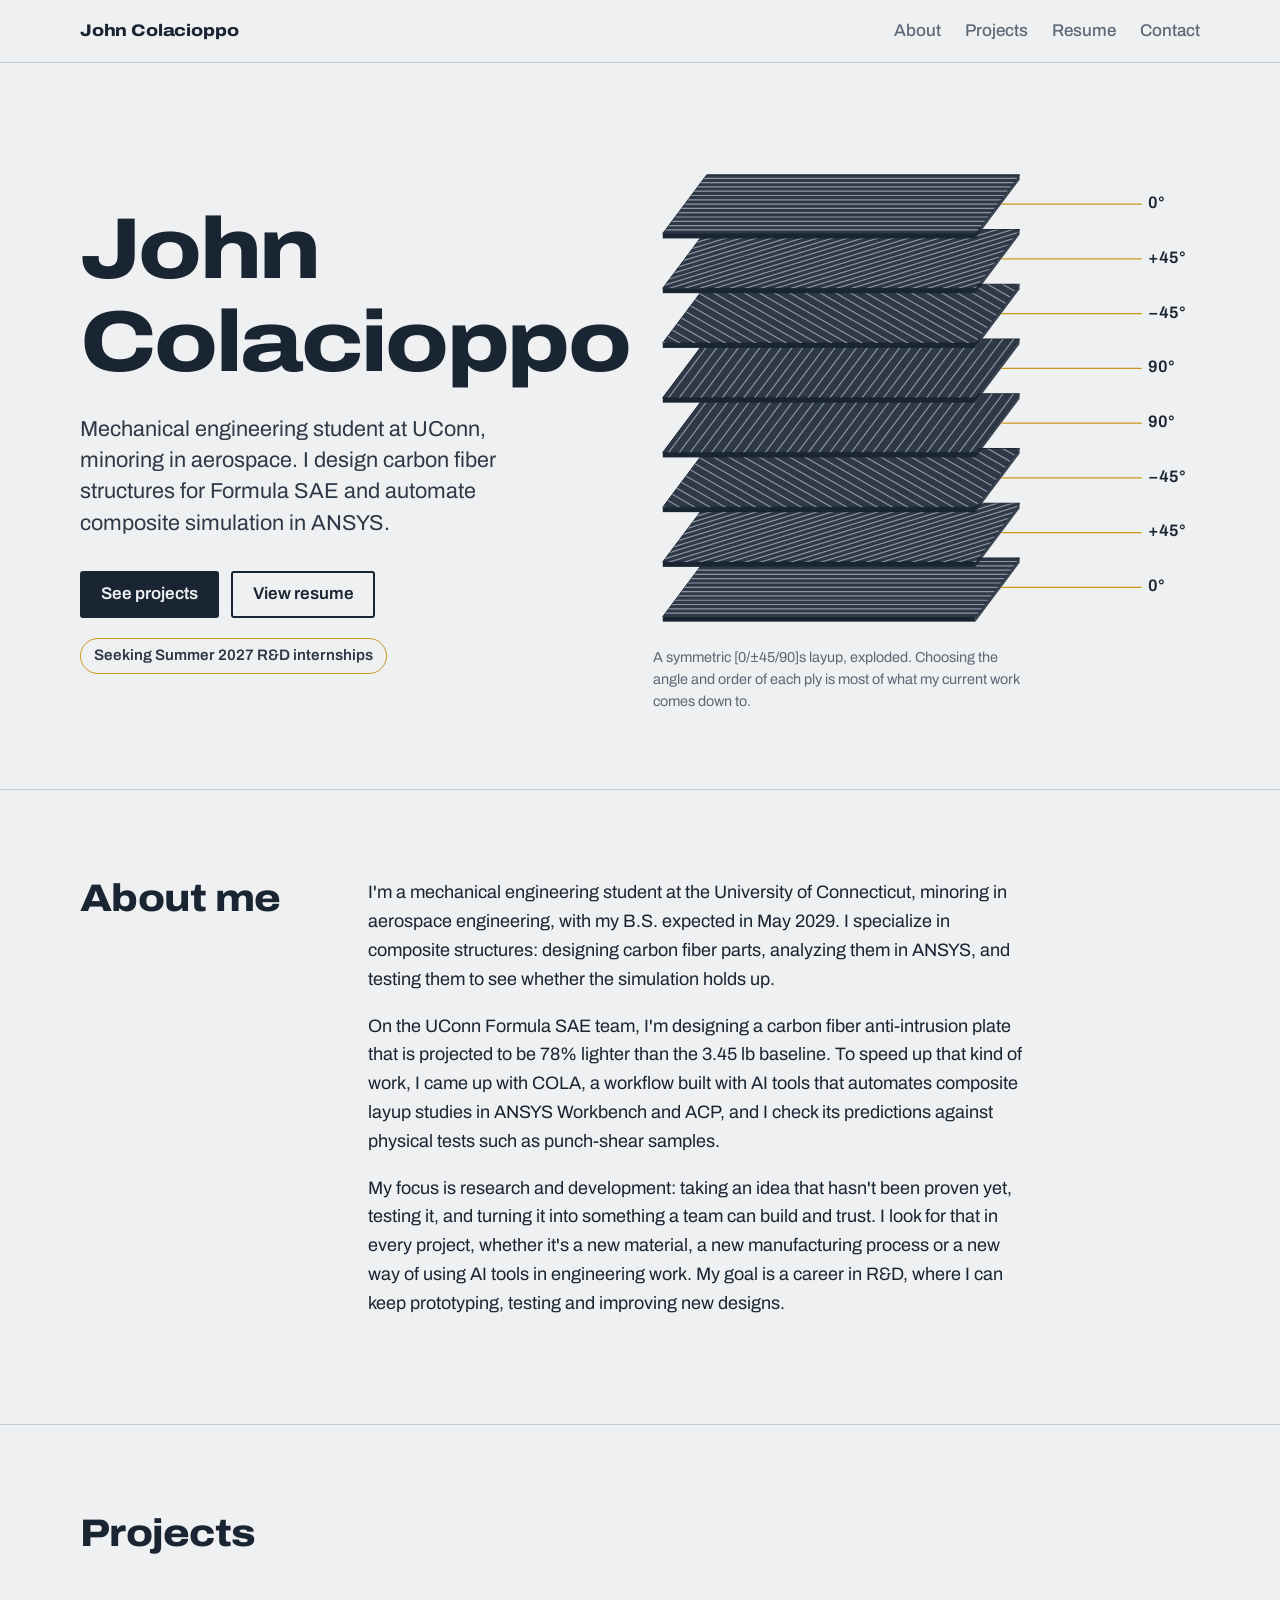
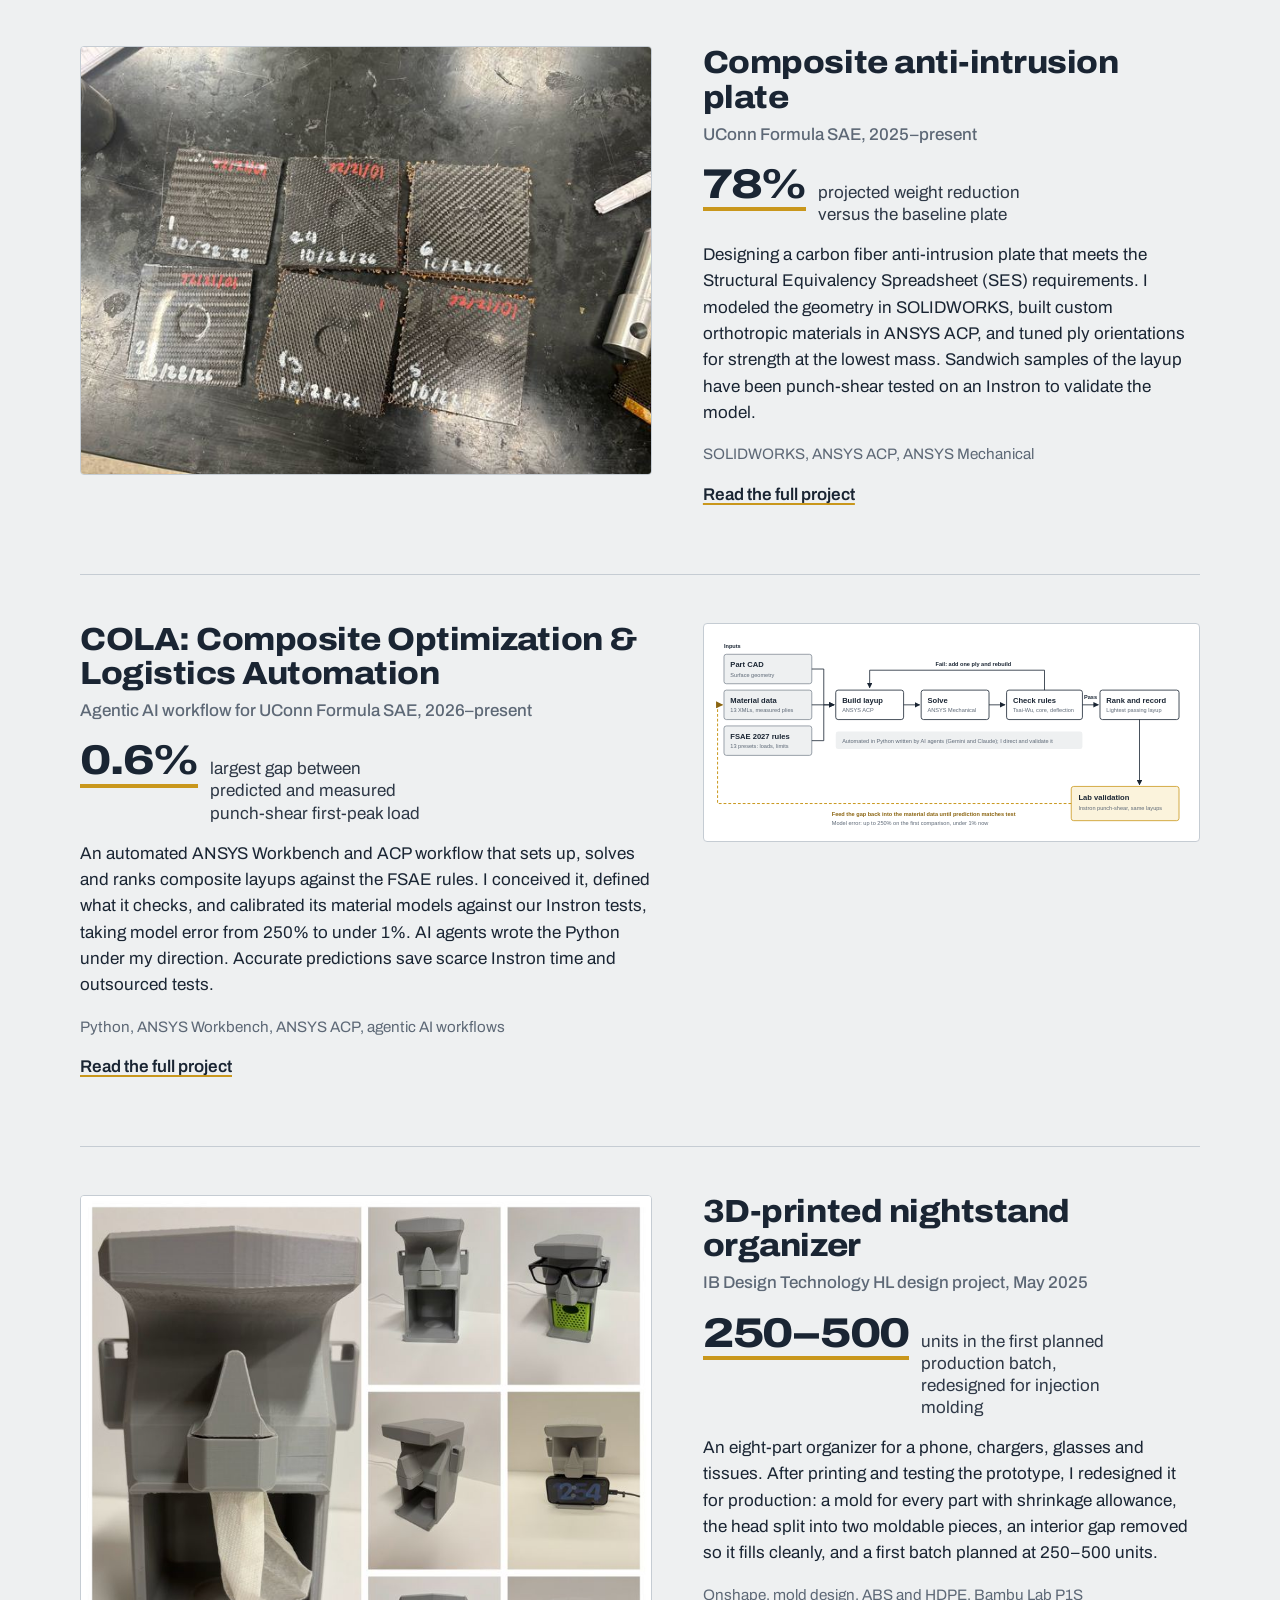
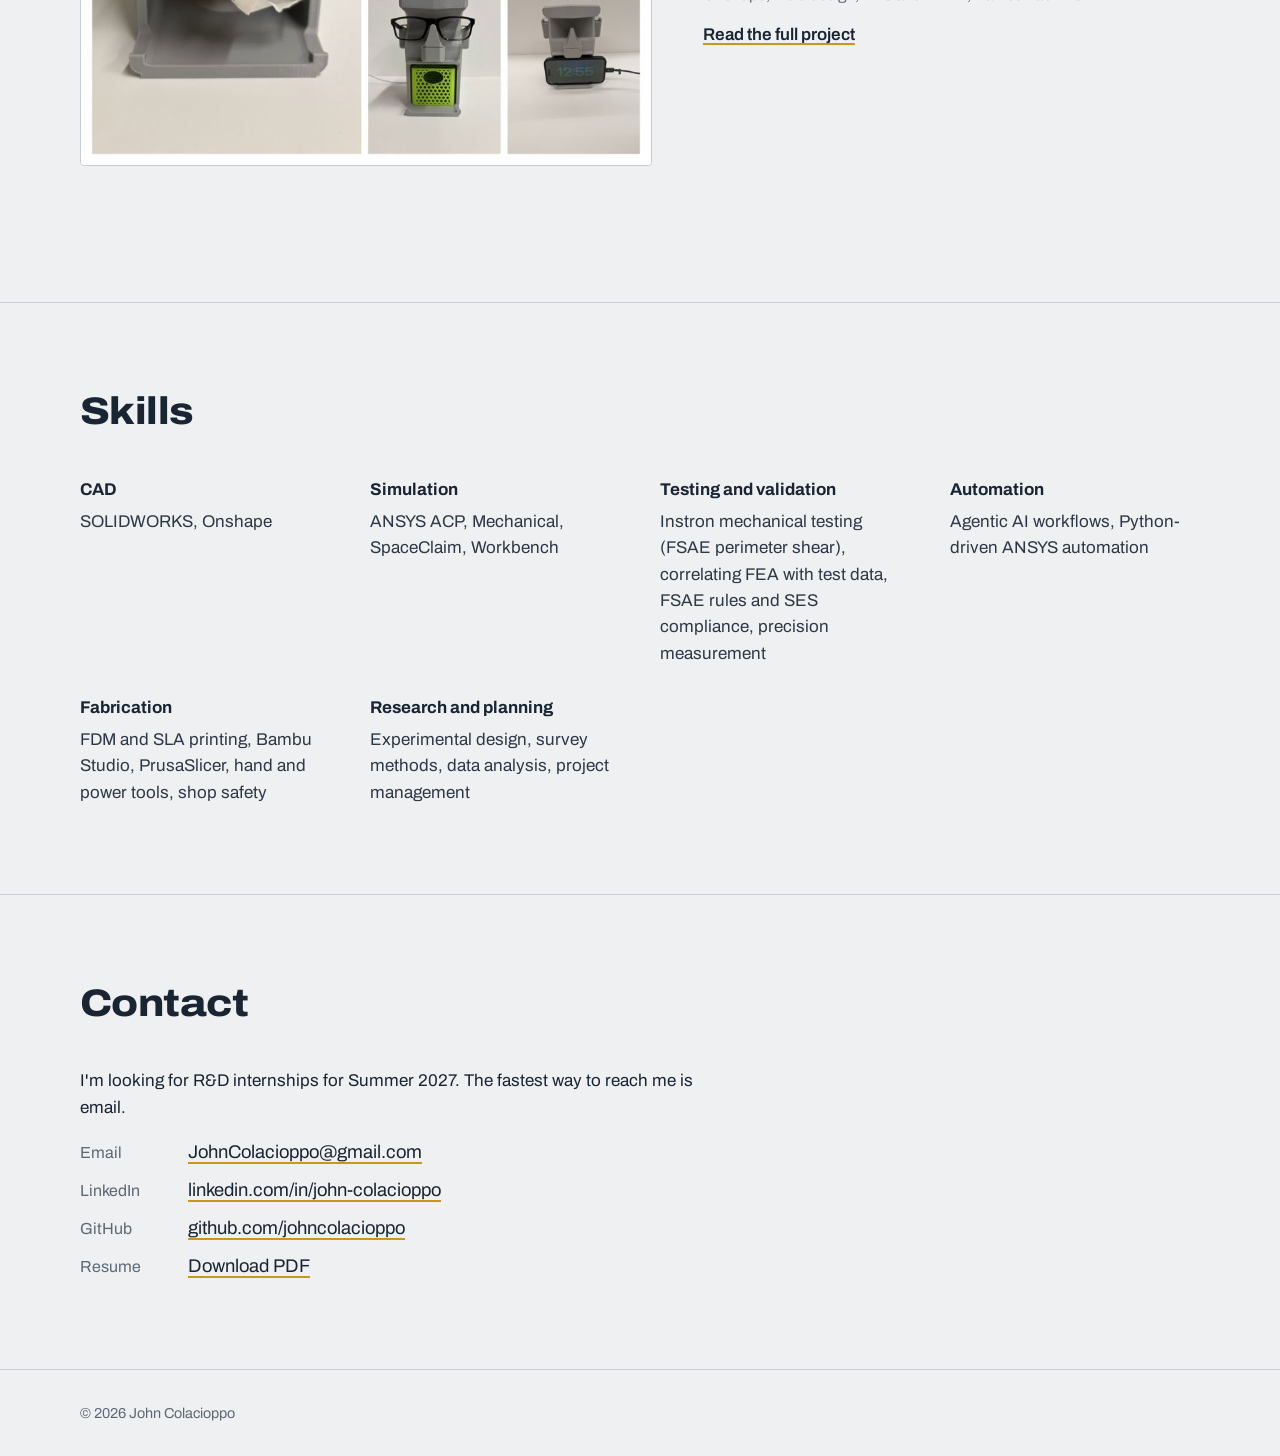
==== commit 4e5e9e44: "Hide Blue Bolt 3D from the portfolio for now Co-Authored-By: Claude Opus 5.5 <noreply@anthropic.com>" ====
--- a/index.html
+++ b/index.html
@@ -30,7 +30,7 @@
     <section class="wrap hero">
       <div>
         <h1>John Colacioppo</h1>
-        <p class="lede">Mechanical engineering student at UConn, minoring in aerospace. I design carbon fiber structures for Formula SAE, automate composite simulation in ANSYS, and run a 3D printing business.</p>
+        <p class="lede">Mechanical engineering student at UConn, minoring in aerospace. I design carbon fiber structures for Formula SAE and automate composite simulation in ANSYS.</p>
         <div class="actions">
           <a class="btn btn-solid" href="#projects">See projects</a>
           <a class="btn" href="resume.html">View resume</a>
@@ -69,7 +69,6 @@
         <div>
           <p>I'm a mechanical engineering student at the University of Connecticut, minoring in aerospace engineering, with my B.S. expected in May 2029. I specialize in composite structures: designing carbon fiber parts, analyzing them in ANSYS, and testing them to see whether the simulation holds up.</p>
           <p>On the UConn Formula SAE team, I'm designing a carbon fiber anti-intrusion plate that is projected to be 78% lighter than the 3.45 lb baseline. To speed up that kind of work, I came up with COLA, a workflow built with AI tools that automates composite layup studies in ANSYS Workbench and ACP, and I check its predictions against physical tests such as punch-shear samples.</p>
-          <p>I also run Blue Bolt 3D, a small FDM printing business that makes parts for clients ranging from local shops to large companies. Running it has taught me to design around how parts actually get made, and that habit shows up in every project here.</p>
           <p>My focus is research and development: taking an idea that hasn't been proven yet, testing it, and turning it into something a team can build and trust. I look for that in every project, whether it's a new material, a new manufacturing process or a new way of using AI tools in engineering work. My goal is a career in R&amp;D, where I can keep prototyping, testing and improving new designs.</p>
         </div>
       </div>
@@ -121,6 +120,7 @@
           </div>
         </article>
 
+        <!-- Blue Bolt 3D section hidden for now. To bring it back, remove these comment markers.
         <div class="aside-block">
           <div>
             <h3>Blue Bolt 3D</h3>
@@ -128,10 +128,11 @@
           </div>
           <div>
             <p>I run Blue Bolt 3D, a small business doing quick, high-quality FDM printing for clients ranging from local shops to large companies. Every job means turning a client's part into something that prints right the first time: choosing the material, print orientation and slicer settings for how the part will be used, then delivering fast enough to support their prototyping. Precision SLA printing is coming soon.</p>
-            <!-- Add a link if Blue Bolt 3D has a site or Instagram:
-                 <p><a href="https://...">Visit Blue Bolt 3D</a></p> -->
+             Add a link if Blue Bolt 3D has a site or Instagram:
+                 <p><a href="https://...">Visit Blue Bolt 3D</a></p> 
           </div>
         </div>
+        -->
       </div>
     </section>
 
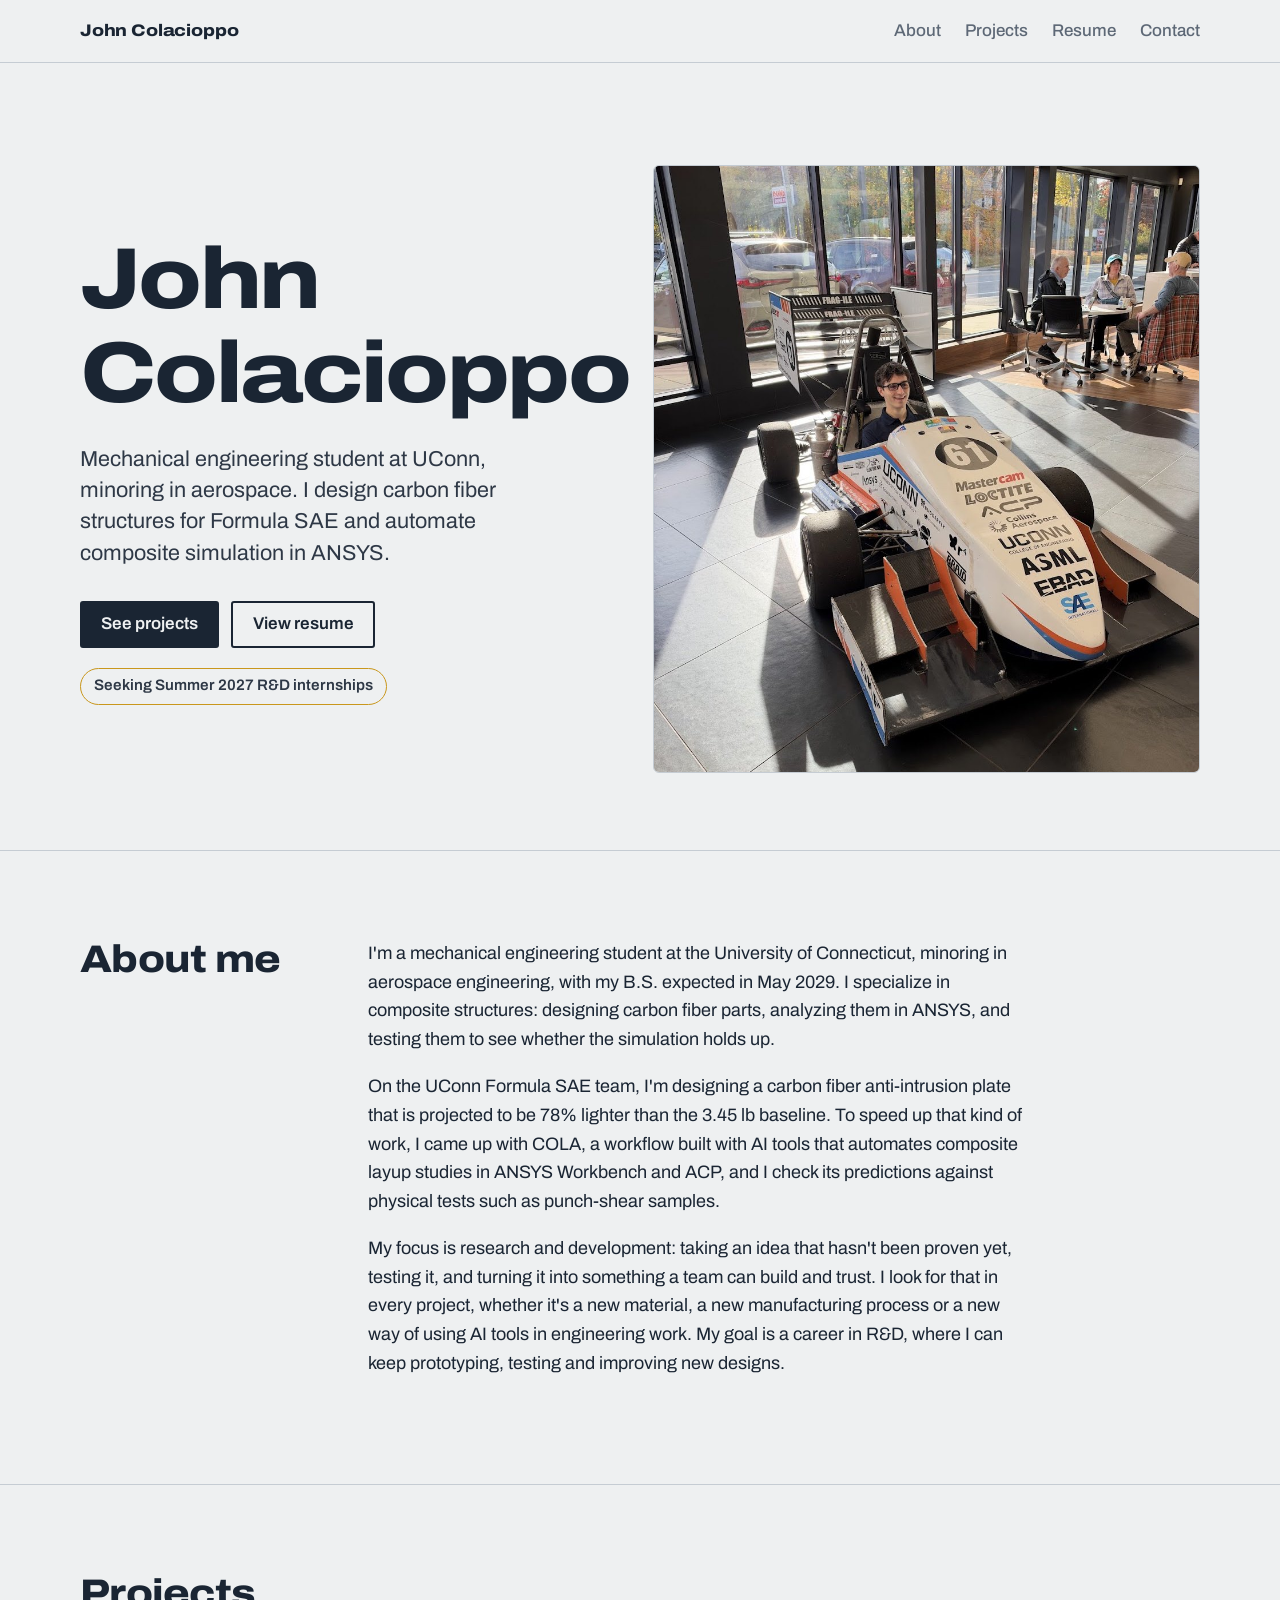
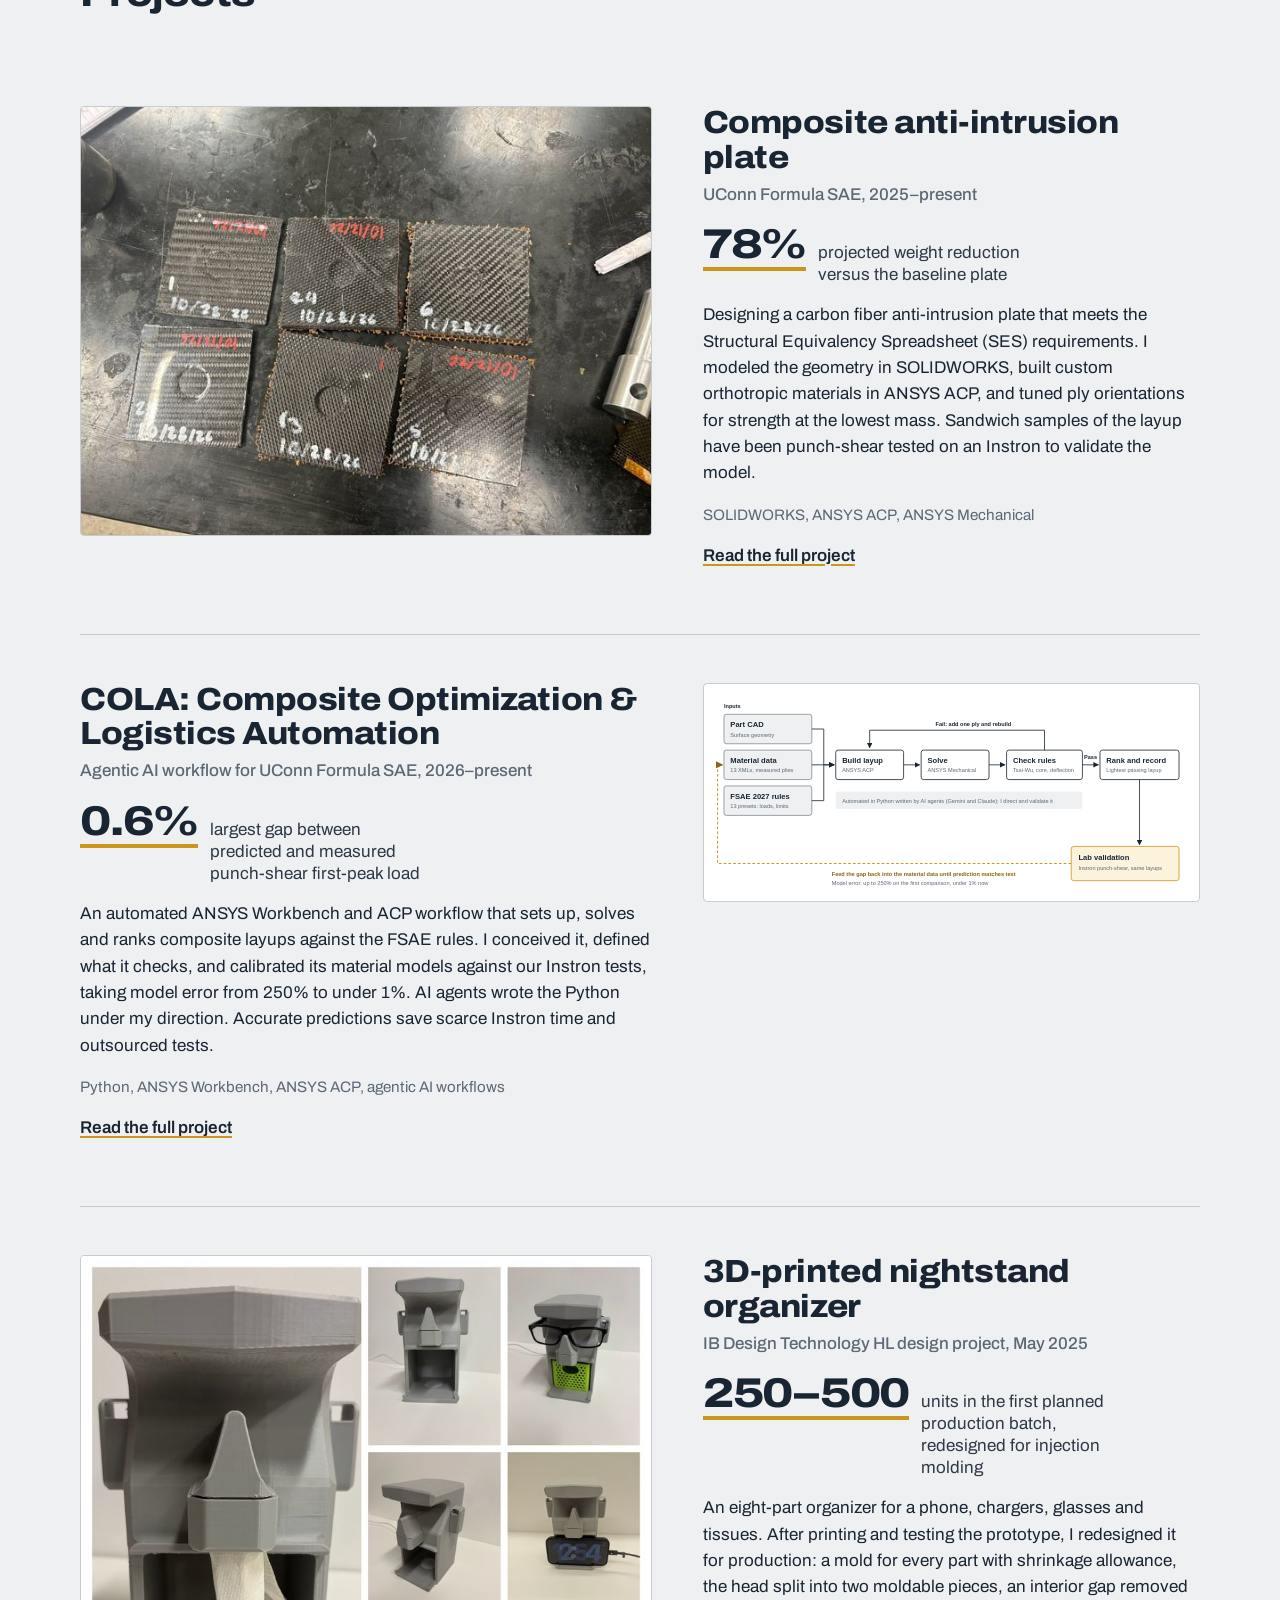
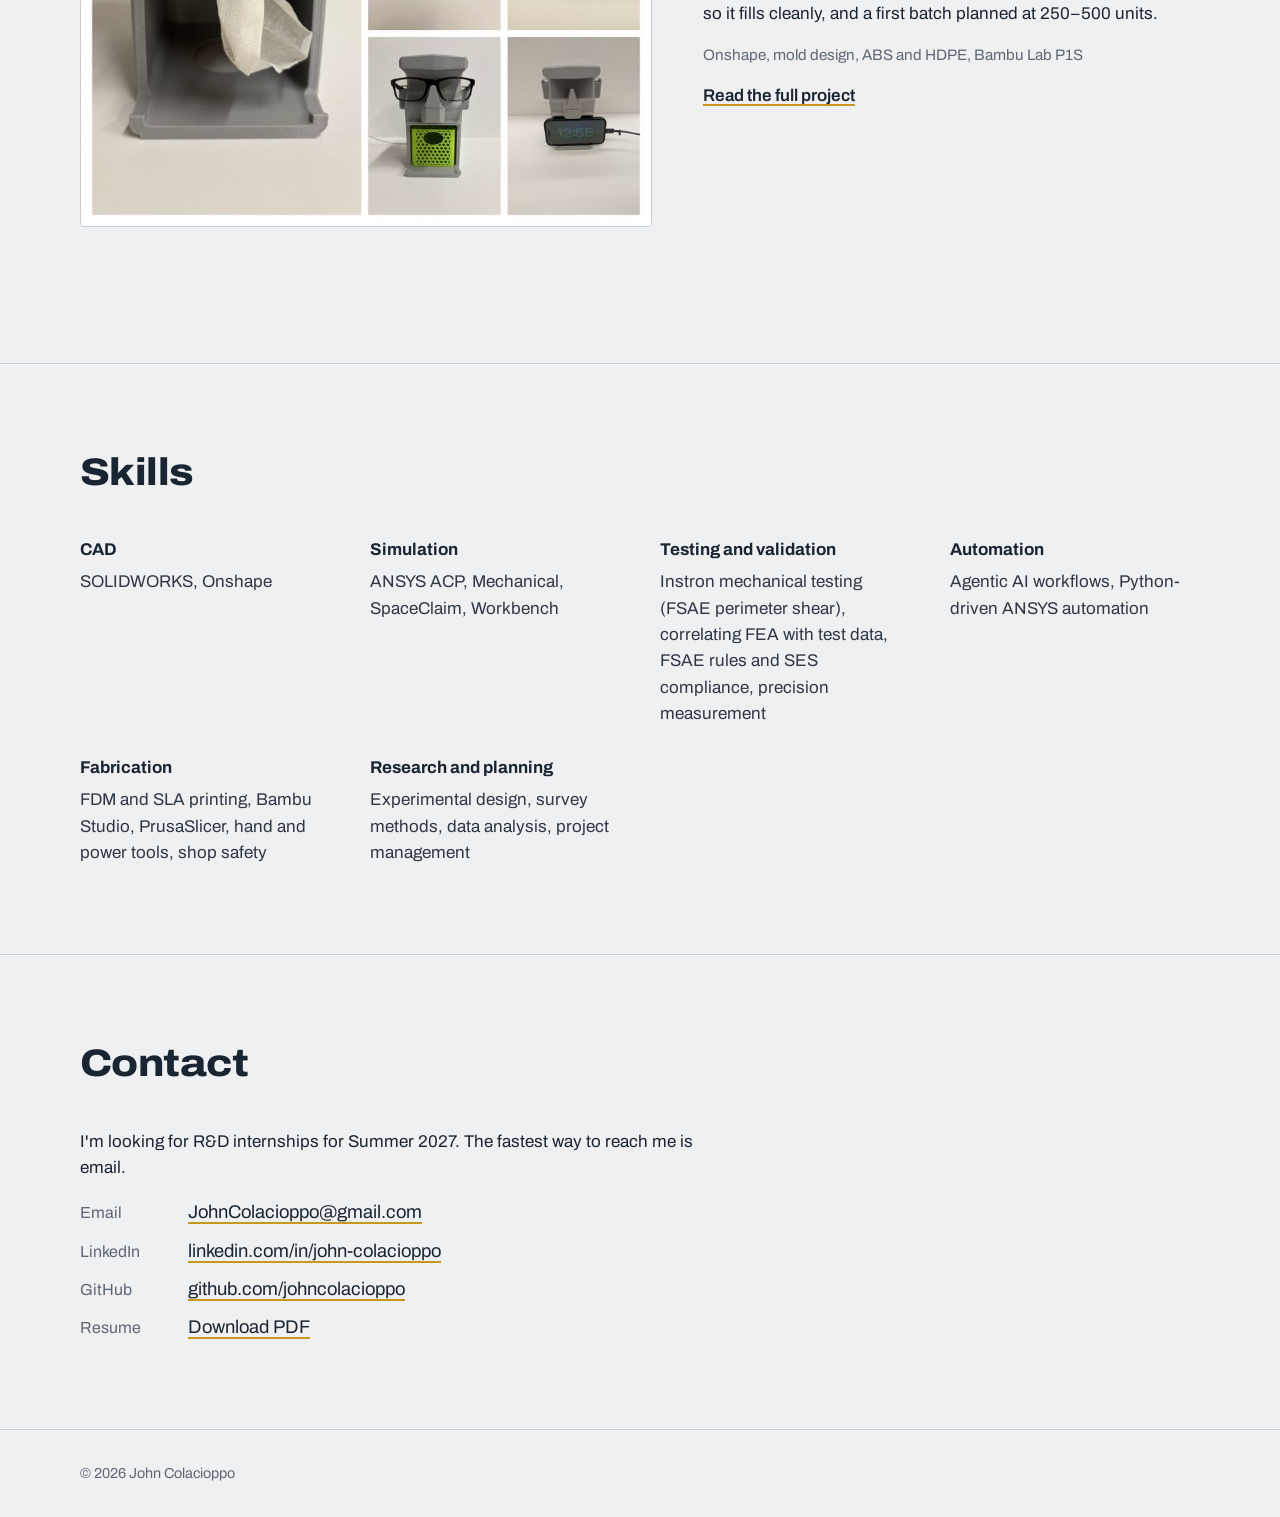
==== commit df86e7b9: "Replace hero layup drawing with photo in the FSAE car Co-Authored-By: Claude Opus 5.5 <noreply@anthr" ====
--- a/index.html
+++ b/index.html
@@ -37,29 +37,8 @@
         </div>
         <p class="seeking">Seeking Summer 2027 R&amp;D internships</p>
       </div>
-      <figure>
-        <svg class="plystack" viewBox="0 0 560 475" role="img" aria-labelledby="plyT plyD" xmlns="http://www.w3.org/2000/svg">
-<title id="plyT">Exploded composite layup</title><desc id="plyD">Eight carbon plies stacked at 0, plus 45, minus 45 and 90 degrees, mirrored about the midplane.</desc>
-<defs>
-<clipPath id="ply0"><polygon points="10.0,462.0 330.0,462.0 375.0,402.0 55.0,402.0"/></clipPath>
-<clipPath id="ply1"><polygon points="10.0,406.0 330.0,406.0 375.0,346.0 55.0,346.0"/></clipPath>
-<clipPath id="ply2"><polygon points="10.0,350.0 330.0,350.0 375.0,290.0 55.0,290.0"/></clipPath>
-<clipPath id="ply3"><polygon points="10.0,294.0 330.0,294.0 375.0,234.0 55.0,234.0"/></clipPath>
-<clipPath id="ply4"><polygon points="10.0,238.0 330.0,238.0 375.0,178.0 55.0,178.0"/></clipPath>
-<clipPath id="ply5"><polygon points="10.0,182.0 330.0,182.0 375.0,122.0 55.0,122.0"/></clipPath>
-<clipPath id="ply6"><polygon points="10.0,126.0 330.0,126.0 375.0,66.0 55.0,66.0"/></clipPath>
-<clipPath id="ply7"><polygon points="10.0,70.0 330.0,70.0 375.0,10.0 55.0,10.0"/></clipPath>
-</defs>
-<g class="ply" style="--i:7"><polygon class="ply-edge" points="10.0,462.0 330.0,462.0 330.0,467.0 10.0,467.0"/><polygon class="ply-side" points="330.0,462.0 375.0,402.0 375.0,407.0 330.0,467.0"/><polygon class="ply-face" points="10.0,462.0 330.0,462.0 375.0,402.0 55.0,402.0"/><path class="ply-fiber" clip-path="url(#ply0)" d="M-269.8 577.2L437.0 577.2M-266.5 572.8L440.3 572.8M-263.2 568.4L443.6 568.4M-259.9 564.0L446.9 564.0M-256.6 559.6L450.2 559.6M-253.3 555.2L453.5 555.2M-250.0 550.8L456.8 550.8M-246.7 546.4L460.1 546.4M-243.4 542.0L463.4 542.0M-240.1 537.6L466.7 537.6M-236.8 533.2L470.0 533.2M-233.5 528.8L473.3 528.8M-230.2 524.4L476.6 524.4M-226.9 520.0L479.9 520.0M-223.6 515.6L483.2 515.6M-220.3 511.2L486.5 511.2M-217.0 506.8L489.8 506.8M-213.7 502.4L493.1 502.4M-210.4 498.0L496.4 498.0M-207.1 493.6L499.7 493.6M-203.8 489.2L503.0 489.2M-200.5 484.8L506.3 484.8M-197.2 480.4L509.6 480.4M-193.9 476.0L512.9 476.0M-190.6 471.6L516.2 471.6M-187.3 467.2L519.5 467.2M-184.0 462.8L522.8 462.8M-180.7 458.4L526.1 458.4M-177.4 454.0L529.4 454.0M-174.1 449.6L532.7 449.6M-170.8 445.2L536.0 445.2M-167.5 440.8L539.3 440.8M-164.2 436.4L542.6 436.4M-160.9 432.0L545.9 432.0M-157.6 427.6L549.2 427.6M-154.3 423.2L552.5 423.2M-151.0 418.8L555.8 418.8M-147.7 414.4L559.1 414.4M-144.4 410.0L562.4 410.0M-141.1 405.6L565.7 405.6M-137.8 401.2L569.0 401.2M-134.5 396.8L572.3 396.8M-131.2 392.4L575.6 392.4M-127.9 388.0L578.9 388.0M-124.6 383.6L582.2 383.6M-121.3 379.2L585.5 379.2M-118.0 374.8L588.8 374.8M-114.7 370.4L592.1 370.4M-111.4 366.0L595.4 366.0M-108.1 361.6L598.7 361.6M-104.8 357.2L602.0 357.2M-101.5 352.8L605.3 352.8M-98.2 348.4L608.6 348.4M-94.9 344.0L611.9 344.0M-91.6 339.6L615.2 339.6M-88.3 335.2L618.5 335.2M-85.0 330.8L621.8 330.8M-81.7 326.4L625.1 326.4M-78.4 322.0L628.4 322.0M-75.1 317.6L631.7 317.6M-71.8 313.2L635.0 313.2M-68.5 308.8L638.3 308.8M-65.2 304.4L641.6 304.4M-61.9 300.0L644.9 300.0M-58.6 295.6L648.2 295.6M-55.3 291.2L651.5 291.2"/><path class="ply-leader" d="M356.5 432.0H500.0"/><text class="ply-label" x="506" y="436.0">0°</text></g>
-<g class="ply" style="--i:6"><polygon class="ply-edge" points="10.0,406.0 330.0,406.0 330.0,411.0 10.0,411.0"/><polygon class="ply-side" points="330.0,406.0 375.0,346.0 375.0,351.0 330.0,411.0"/><polygon class="ply-face" points="10.0,406.0 330.0,406.0 375.0,346.0 55.0,346.0"/><path class="ply-fiber" clip-path="url(#ply1)" d="M47.3 578.6L697.0 378.7M41.9 575.5L691.6 375.6M36.4 572.4L686.2 372.5M31.0 569.3L680.7 369.4M25.5 566.2L675.3 366.3M20.1 563.1L669.8 363.2M14.6 560.0L664.4 360.0M9.2 556.9L658.9 356.9M3.7 553.7L653.5 353.8M-1.7 550.6L648.0 350.7M-7.1 547.5L642.6 347.6M-12.6 544.4L637.2 344.5M-18.0 541.3L631.7 341.4M-23.5 538.2L626.3 338.3M-28.9 535.1L620.8 335.2M-34.4 532.0L615.4 332.0M-39.8 528.9L609.9 328.9M-45.3 525.7L604.5 325.8M-50.7 522.6L599.0 322.7M-56.1 519.5L593.6 319.6M-61.6 516.4L588.2 316.5M-67.0 513.3L582.7 313.4M-72.5 510.2L577.3 310.3M-77.9 507.1L571.8 307.2M-83.4 504.0L566.4 304.0M-88.8 500.9L560.9 300.9M-94.3 497.7L555.5 297.8M-99.7 494.6L550.0 294.7M-105.1 491.5L544.6 291.6M-110.6 488.4L539.1 288.5M-116.0 485.3L533.7 285.4M-121.5 482.2L528.3 282.3M-126.9 479.1L522.8 279.2M-132.4 476.0L517.4 276.0M-137.8 472.8L511.9 272.9M-143.3 469.7L506.5 269.8M-148.7 466.6L501.0 266.7M-154.1 463.5L495.6 263.6M-159.6 460.4L490.1 260.5M-165.0 457.3L484.7 257.4M-170.5 454.2L479.3 254.3M-175.9 451.1L473.8 251.1M-181.4 448.0L468.4 248.0M-186.8 444.8L462.9 244.9M-192.3 441.7L457.5 241.8M-197.7 438.6L452.0 238.7M-203.2 435.5L446.6 235.6M-208.6 432.4L441.1 232.5M-214.0 429.3L435.7 229.4M-219.5 426.2L430.3 226.3M-224.9 423.1L424.8 223.1M-230.4 420.0L419.4 220.0M-235.8 416.8L413.9 216.9M-241.3 413.7L408.5 213.8M-246.7 410.6L403.0 210.7M-252.2 407.5L397.6 207.6M-257.6 404.4L392.1 204.5M-263.0 401.3L386.7 201.4M-268.5 398.2L381.3 198.3M-273.9 395.1L375.8 195.1M-279.4 392.0L370.4 192.0M-284.8 388.8L364.9 188.9M-290.3 385.7L359.5 185.8M-295.7 382.6L354.0 182.7M-301.2 379.5L348.6 179.6M-306.6 376.4L343.1 176.5"/><path class="ply-leader" d="M356.5 376.0H500.0"/><text class="ply-label" x="506" y="380.0">+45°</text></g>
-<g class="ply" style="--i:5"><polygon class="ply-edge" points="10.0,350.0 330.0,350.0 330.0,355.0 10.0,355.0"/><polygon class="ply-side" points="330.0,350.0 375.0,290.0 375.0,295.0 330.0,355.0"/><polygon class="ply-face" points="10.0,350.0 330.0,350.0 375.0,290.0 55.0,290.0"/><path class="ply-fiber" clip-path="url(#ply2)" d="M-316.1 322.7L33.7 522.6M-306.0 319.6L43.9 519.5M-295.9 316.5L54.0 516.4M-285.8 313.4L64.1 513.3M-275.7 310.3L74.2 510.2M-265.6 307.2L84.3 507.1M-255.4 304.0L94.4 504.0M-245.3 300.9L104.5 500.9M-235.2 297.8L114.6 497.7M-225.1 294.7L124.8 494.6M-215.0 291.6L134.9 491.5M-204.9 288.5L145.0 488.4M-194.8 285.4L155.1 485.3M-184.7 282.3L165.2 482.2M-174.6 279.2L175.3 479.1M-164.4 276.0L185.4 476.0M-154.3 272.9L195.5 472.9M-144.2 269.8L205.6 469.7M-134.1 266.7L215.8 466.6M-124.0 263.6L225.9 463.5M-113.9 260.5L236.0 460.4M-103.8 257.4L246.1 457.3M-93.7 254.3L256.2 454.2M-83.5 251.2L266.3 451.1M-73.4 248.0L276.4 448.0M-63.3 244.9L286.5 444.9M-53.2 241.8L296.6 441.7M-43.1 238.7L306.8 438.6M-33.0 235.6L316.9 435.5M-22.9 232.5L327.0 432.4M-12.8 229.4L337.1 429.3M-2.7 226.3L347.2 426.2M7.5 223.2L357.3 423.1M17.6 220.0L367.4 420.0M27.7 216.9L377.5 416.8M37.8 213.8L387.7 413.7M47.9 210.7L397.8 410.6M58.0 207.6L407.9 407.5M68.1 204.5L418.0 404.4M78.2 201.4L428.1 401.3M88.4 198.3L438.2 398.2M98.5 195.1L448.3 395.1M108.6 192.0L458.4 392.0M118.7 188.9L468.5 388.8M128.8 185.8L478.7 385.7M138.9 182.7L488.8 382.6M149.0 179.6L498.9 379.5M159.1 176.5L509.0 376.4M169.2 173.4L519.1 373.3M179.4 170.3L529.2 370.2M189.5 167.1L539.3 367.1M199.6 164.0L549.4 364.0M209.7 160.9L559.6 360.8M219.8 157.8L569.7 357.7M229.9 154.7L579.8 354.6M240.0 151.6L589.9 351.5M250.1 148.5L600.0 348.4M260.2 145.4L610.1 345.3M270.4 142.3L620.2 342.2M280.5 139.1L630.3 339.1M290.6 136.0L640.4 336.0M300.7 132.9L650.6 332.8M310.8 129.8L660.7 329.7M320.9 126.7L670.8 326.6M331.0 123.6L680.9 323.5M341.1 120.5L691.0 320.4"/><path class="ply-leader" d="M356.5 320.0H500.0"/><text class="ply-label" x="506" y="324.0">−45°</text></g>
-<g class="ply" style="--i:4"><polygon class="ply-edge" points="10.0,294.0 330.0,294.0 330.0,299.0 10.0,299.0"/><polygon class="ply-side" points="330.0,294.0 375.0,234.0 375.0,239.0 330.0,299.0"/><polygon class="ply-face" points="10.0,294.0 330.0,294.0 375.0,234.0 55.0,234.0"/><path class="ply-fiber" clip-path="url(#ply3)" d="M449.5 405.4L661.5 122.6M438.5 405.4L650.5 122.6M427.5 405.4L639.5 122.6M416.5 405.4L628.5 122.6M405.5 405.4L617.5 122.6M394.5 405.4L606.5 122.6M383.5 405.4L595.5 122.6M372.5 405.4L584.5 122.6M361.5 405.4L573.5 122.6M350.5 405.4L562.5 122.6M339.5 405.4L551.5 122.6M328.5 405.4L540.5 122.6M317.5 405.4L529.5 122.6M306.5 405.4L518.5 122.6M295.5 405.4L507.5 122.6M284.5 405.4L496.5 122.6M273.5 405.4L485.5 122.6M262.5 405.4L474.5 122.6M251.5 405.4L463.5 122.6M240.5 405.4L452.5 122.6M229.5 405.4L441.5 122.6M218.5 405.4L430.5 122.6M207.5 405.4L419.5 122.6M196.5 405.4L408.5 122.6M185.5 405.4L397.5 122.6M174.5 405.4L386.5 122.6M163.5 405.4L375.5 122.6M152.5 405.4L364.5 122.6M141.5 405.4L353.5 122.6M130.5 405.4L342.5 122.6M119.5 405.4L331.5 122.6M108.5 405.4L320.5 122.6M97.5 405.4L309.5 122.6M86.5 405.4L298.5 122.6M75.5 405.4L287.5 122.6M64.5 405.4L276.5 122.6M53.5 405.4L265.5 122.6M42.5 405.4L254.5 122.6M31.5 405.4L243.5 122.6M20.5 405.4L232.5 122.6M9.5 405.4L221.5 122.6M-1.5 405.4L210.5 122.6M-12.5 405.4L199.5 122.6M-23.5 405.4L188.5 122.6M-34.5 405.4L177.5 122.6M-45.5 405.4L166.5 122.6M-56.5 405.4L155.5 122.6M-67.5 405.4L144.5 122.6M-78.5 405.4L133.5 122.6M-89.5 405.4L122.5 122.6M-100.5 405.4L111.5 122.6M-111.5 405.4L100.5 122.6M-122.5 405.4L89.5 122.6M-133.5 405.4L78.5 122.6M-144.5 405.4L67.5 122.6M-155.5 405.4L56.5 122.6M-166.5 405.4L45.5 122.6M-177.5 405.4L34.5 122.6M-188.5 405.4L23.5 122.6M-199.5 405.4L12.5 122.6M-210.5 405.4L1.5 122.6M-221.5 405.4L-9.5 122.6M-232.5 405.4L-20.5 122.6M-243.5 405.4L-31.5 122.6M-254.5 405.4L-42.5 122.6M-265.5 405.4L-53.5 122.6"/><path class="ply-leader" d="M356.5 264.0H500.0"/><text class="ply-label" x="506" y="268.0">90°</text></g>
-<g class="ply" style="--i:3"><polygon class="ply-edge" points="10.0,238.0 330.0,238.0 330.0,243.0 10.0,243.0"/><polygon class="ply-side" points="330.0,238.0 375.0,178.0 375.0,183.0 330.0,243.0"/><polygon class="ply-face" points="10.0,238.0 330.0,238.0 375.0,178.0 55.0,178.0"/><path class="ply-fiber" clip-path="url(#ply4)" d="M449.5 349.4L661.5 66.6M438.5 349.4L650.5 66.6M427.5 349.4L639.5 66.6M416.5 349.4L628.5 66.6M405.5 349.4L617.5 66.6M394.5 349.4L606.5 66.6M383.5 349.4L595.5 66.6M372.5 349.4L584.5 66.6M361.5 349.4L573.5 66.6M350.5 349.4L562.5 66.6M339.5 349.4L551.5 66.6M328.5 349.4L540.5 66.6M317.5 349.4L529.5 66.6M306.5 349.4L518.5 66.6M295.5 349.4L507.5 66.6M284.5 349.4L496.5 66.6M273.5 349.4L485.5 66.6M262.5 349.4L474.5 66.6M251.5 349.4L463.5 66.6M240.5 349.4L452.5 66.6M229.5 349.4L441.5 66.6M218.5 349.4L430.5 66.6M207.5 349.4L419.5 66.6M196.5 349.4L408.5 66.6M185.5 349.4L397.5 66.6M174.5 349.4L386.5 66.6M163.5 349.4L375.5 66.6M152.5 349.4L364.5 66.6M141.5 349.4L353.5 66.6M130.5 349.4L342.5 66.6M119.5 349.4L331.5 66.6M108.5 349.4L320.5 66.6M97.5 349.4L309.5 66.6M86.5 349.4L298.5 66.6M75.5 349.4L287.5 66.6M64.5 349.4L276.5 66.6M53.5 349.4L265.5 66.6M42.5 349.4L254.5 66.6M31.5 349.4L243.5 66.6M20.5 349.4L232.5 66.6M9.5 349.4L221.5 66.6M-1.5 349.4L210.5 66.6M-12.5 349.4L199.5 66.6M-23.5 349.4L188.5 66.6M-34.5 349.4L177.5 66.6M-45.5 349.4L166.5 66.6M-56.5 349.4L155.5 66.6M-67.5 349.4L144.5 66.6M-78.5 349.4L133.5 66.6M-89.5 349.4L122.5 66.6M-100.5 349.4L111.5 66.6M-111.5 349.4L100.5 66.6M-122.5 349.4L89.5 66.6M-133.5 349.4L78.5 66.6M-144.5 349.4L67.5 66.6M-155.5 349.4L56.5 66.6M-166.5 349.4L45.5 66.6M-177.5 349.4L34.5 66.6M-188.5 349.4L23.5 66.6M-199.5 349.4L12.5 66.6M-210.5 349.4L1.5 66.6M-221.5 349.4L-9.5 66.6M-232.5 349.4L-20.5 66.6M-243.5 349.4L-31.5 66.6M-254.5 349.4L-42.5 66.6M-265.5 349.4L-53.5 66.6"/><path class="ply-leader" d="M356.5 208.0H500.0"/><text class="ply-label" x="506" y="212.0">90°</text></g>
-<g class="ply" style="--i:2"><polygon class="ply-edge" points="10.0,182.0 330.0,182.0 330.0,187.0 10.0,187.0"/><polygon class="ply-side" points="330.0,182.0 375.0,122.0 375.0,127.0 330.0,187.0"/><polygon class="ply-face" points="10.0,182.0 330.0,182.0 375.0,122.0 55.0,122.0"/><path class="ply-fiber" clip-path="url(#ply5)" d="M-316.1 154.7L33.7 354.6M-306.0 151.6L43.9 351.5M-295.9 148.5L54.0 348.4M-285.8 145.4L64.1 345.3M-275.7 142.3L74.2 342.2M-265.6 139.2L84.3 339.1M-255.4 136.0L94.4 336.0M-245.3 132.9L104.5 332.9M-235.2 129.8L114.6 329.7M-225.1 126.7L124.8 326.6M-215.0 123.6L134.9 323.5M-204.9 120.5L145.0 320.4M-194.8 117.4L155.1 317.3M-184.7 114.3L165.2 314.2M-174.6 111.2L175.3 311.1M-164.4 108.0L185.4 308.0M-154.3 104.9L195.5 304.9M-144.2 101.8L205.6 301.7M-134.1 98.7L215.8 298.6M-124.0 95.6L225.9 295.5M-113.9 92.5L236.0 292.4M-103.8 89.4L246.1 289.3M-93.7 86.3L256.2 286.2M-83.5 83.2L266.3 283.1M-73.4 80.0L276.4 280.0M-63.3 76.9L286.5 276.9M-53.2 73.8L296.6 273.7M-43.1 70.7L306.8 270.6M-33.0 67.6L316.9 267.5M-22.9 64.5L327.0 264.4M-12.8 61.4L337.1 261.3M-2.7 58.3L347.2 258.2M7.5 55.2L357.3 255.1M17.6 52.0L367.4 252.0M27.7 48.9L377.5 248.8M37.8 45.8L387.7 245.7M47.9 42.7L397.8 242.6M58.0 39.6L407.9 239.5M68.1 36.5L418.0 236.4M78.2 33.4L428.1 233.3M88.4 30.3L438.2 230.2M98.5 27.1L448.3 227.1M108.6 24.0L458.4 224.0M118.7 20.9L468.5 220.8M128.8 17.8L478.7 217.7M138.9 14.7L488.8 214.6M149.0 11.6L498.9 211.5M159.1 8.5L509.0 208.4M169.2 5.4L519.1 205.3M179.4 2.3L529.2 202.2M189.5 -0.9L539.3 199.1M199.6 -4.0L549.4 196.0M209.7 -7.1L559.6 192.8M219.8 -10.2L569.7 189.7M229.9 -13.3L579.8 186.6M240.0 -16.4L589.9 183.5M250.1 -19.5L600.0 180.4M260.2 -22.6L610.1 177.3M270.4 -25.7L620.2 174.2M280.5 -28.9L630.3 171.1M290.6 -32.0L640.4 168.0M300.7 -35.1L650.6 164.8M310.8 -38.2L660.7 161.7M320.9 -41.3L670.8 158.6M331.0 -44.4L680.9 155.5M341.1 -47.5L691.0 152.4"/><path class="ply-leader" d="M356.5 152.0H500.0"/><text class="ply-label" x="506" y="156.0">−45°</text></g>
-<g class="ply" style="--i:1"><polygon class="ply-edge" points="10.0,126.0 330.0,126.0 330.0,131.0 10.0,131.0"/><polygon class="ply-side" points="330.0,126.0 375.0,66.0 375.0,71.0 330.0,131.0"/><polygon class="ply-face" points="10.0,126.0 330.0,126.0 375.0,66.0 55.0,66.0"/><path class="ply-fiber" clip-path="url(#ply6)" d="M47.3 298.6L697.0 98.7M41.9 295.5L691.6 95.6M36.4 292.4L686.2 92.5M31.0 289.3L680.7 89.4M25.5 286.2L675.3 86.3M20.1 283.1L669.8 83.2M14.6 280.0L664.4 80.0M9.2 276.9L658.9 76.9M3.7 273.7L653.5 73.8M-1.7 270.6L648.0 70.7M-7.1 267.5L642.6 67.6M-12.6 264.4L637.2 64.5M-18.0 261.3L631.7 61.4M-23.5 258.2L626.3 58.3M-28.9 255.1L620.8 55.2M-34.4 252.0L615.4 52.0M-39.8 248.9L609.9 48.9M-45.3 245.7L604.5 45.8M-50.7 242.6L599.0 42.7M-56.1 239.5L593.6 39.6M-61.6 236.4L588.2 36.5M-67.0 233.3L582.7 33.4M-72.5 230.2L577.3 30.3M-77.9 227.1L571.8 27.2M-83.4 224.0L566.4 24.0M-88.8 220.9L560.9 20.9M-94.3 217.7L555.5 17.8M-99.7 214.6L550.0 14.7M-105.1 211.5L544.6 11.6M-110.6 208.4L539.1 8.5M-116.0 205.3L533.7 5.4M-121.5 202.2L528.3 2.3M-126.9 199.1L522.8 -0.8M-132.4 196.0L517.4 -4.0M-137.8 192.8L511.9 -7.1M-143.3 189.7L506.5 -10.2M-148.7 186.6L501.0 -13.3M-154.1 183.5L495.6 -16.4M-159.6 180.4L490.1 -19.5M-165.0 177.3L484.7 -22.6M-170.5 174.2L479.3 -25.7M-175.9 171.1L473.8 -28.9M-181.4 168.0L468.4 -32.0M-186.8 164.8L462.9 -35.1M-192.3 161.7L457.5 -38.2M-197.7 158.6L452.0 -41.3M-203.2 155.5L446.6 -44.4M-208.6 152.4L441.1 -47.5M-214.0 149.3L435.7 -50.6M-219.5 146.2L430.3 -53.7M-224.9 143.1L424.8 -56.9M-230.4 140.0L419.4 -60.0M-235.8 136.8L413.9 -63.1M-241.3 133.7L408.5 -66.2M-246.7 130.6L403.0 -69.3M-252.2 127.5L397.6 -72.4M-257.6 124.4L392.1 -75.5M-263.0 121.3L386.7 -78.6M-268.5 118.2L381.3 -81.7M-273.9 115.1L375.8 -84.9M-279.4 112.0L370.4 -88.0M-284.8 108.8L364.9 -91.1M-290.3 105.7L359.5 -94.2M-295.7 102.6L354.0 -97.3M-301.2 99.5L348.6 -100.4M-306.6 96.4L343.1 -103.5"/><path class="ply-leader" d="M356.5 96.0H500.0"/><text class="ply-label" x="506" y="100.0">+45°</text></g>
-<g class="ply" style="--i:0"><polygon class="ply-edge" points="10.0,70.0 330.0,70.0 330.0,75.0 10.0,75.0"/><polygon class="ply-side" points="330.0,70.0 375.0,10.0 375.0,15.0 330.0,75.0"/><polygon class="ply-face" points="10.0,70.0 330.0,70.0 375.0,10.0 55.0,10.0"/><path class="ply-fiber" clip-path="url(#ply7)" d="M-269.8 185.2L437.0 185.2M-266.5 180.8L440.3 180.8M-263.2 176.4L443.6 176.4M-259.9 172.0L446.9 172.0M-256.6 167.6L450.2 167.6M-253.3 163.2L453.5 163.2M-250.0 158.8L456.8 158.8M-246.7 154.4L460.1 154.4M-243.4 150.0L463.4 150.0M-240.1 145.6L466.7 145.6M-236.8 141.2L470.0 141.2M-233.5 136.8L473.3 136.8M-230.2 132.4L476.6 132.4M-226.9 128.0L479.9 128.0M-223.6 123.6L483.2 123.6M-220.3 119.2L486.5 119.2M-217.0 114.8L489.8 114.8M-213.7 110.4L493.1 110.4M-210.4 106.0L496.4 106.0M-207.1 101.6L499.7 101.6M-203.8 97.2L503.0 97.2M-200.5 92.8L506.3 92.8M-197.2 88.4L509.6 88.4M-193.9 84.0L512.9 84.0M-190.6 79.6L516.2 79.6M-187.3 75.2L519.5 75.2M-184.0 70.8L522.8 70.8M-180.7 66.4L526.1 66.4M-177.4 62.0L529.4 62.0M-174.1 57.6L532.7 57.6M-170.8 53.2L536.0 53.2M-167.5 48.8L539.3 48.8M-164.2 44.4L542.6 44.4M-160.9 40.0L545.9 40.0M-157.6 35.6L549.2 35.6M-154.3 31.2L552.5 31.2M-151.0 26.8L555.8 26.8M-147.7 22.4L559.1 22.4M-144.4 18.0L562.4 18.0M-141.1 13.6L565.7 13.6M-137.8 9.2L569.0 9.2M-134.5 4.8L572.3 4.8M-131.2 0.4L575.6 0.4M-127.9 -4.0L578.9 -4.0M-124.6 -8.4L582.2 -8.4M-121.3 -12.8L585.5 -12.8M-118.0 -17.2L588.8 -17.2M-114.7 -21.6L592.1 -21.6M-111.4 -26.0L595.4 -26.0M-108.1 -30.4L598.7 -30.4M-104.8 -34.8L602.0 -34.8M-101.5 -39.2L605.3 -39.2M-98.2 -43.6L608.6 -43.6M-94.9 -48.0L611.9 -48.0M-91.6 -52.4L615.2 -52.4M-88.3 -56.8L618.5 -56.8M-85.0 -61.2L621.8 -61.2M-81.7 -65.6L625.1 -65.6M-78.4 -70.0L628.4 -70.0M-75.1 -74.4L631.7 -74.4M-71.8 -78.8L635.0 -78.8M-68.5 -83.2L638.3 -83.2M-65.2 -87.6L641.6 -87.6M-61.9 -92.0L644.9 -92.0M-58.6 -96.4L648.2 -96.4M-55.3 -100.8L651.5 -100.8"/><path class="ply-leader" d="M356.5 40.0H500.0"/><text class="ply-label" x="506" y="44.0">0°</text></g>
-</svg>
-        <figcaption>A symmetric [0/±45/90]s layup, exploded. Choosing the angle and order of each ply is most of what my current work comes down to.</figcaption>
+      <figure class="hero-photo">
+        <img src="assets/img/john-fsae-car.jpg" alt="John Colacioppo sitting in the UConn Formula SAE car, number 61" width="953" height="1191">
       </figure>
     </section>
 
--- a/css/style.css
+++ b/css/style.css
@@ -423,3 +423,8 @@
   font-size: .95rem; font-weight: 600; color: var(--carbon);
 }
 .project-figure img[src$=".svg"] { background: #fff; padding: .5rem; }
+
+.hero-photo img {
+  width: 100%; max-height: 38rem; object-fit: cover; object-position: center 40%;
+  border-radius: 6px; border: 1px solid var(--rule);
+}
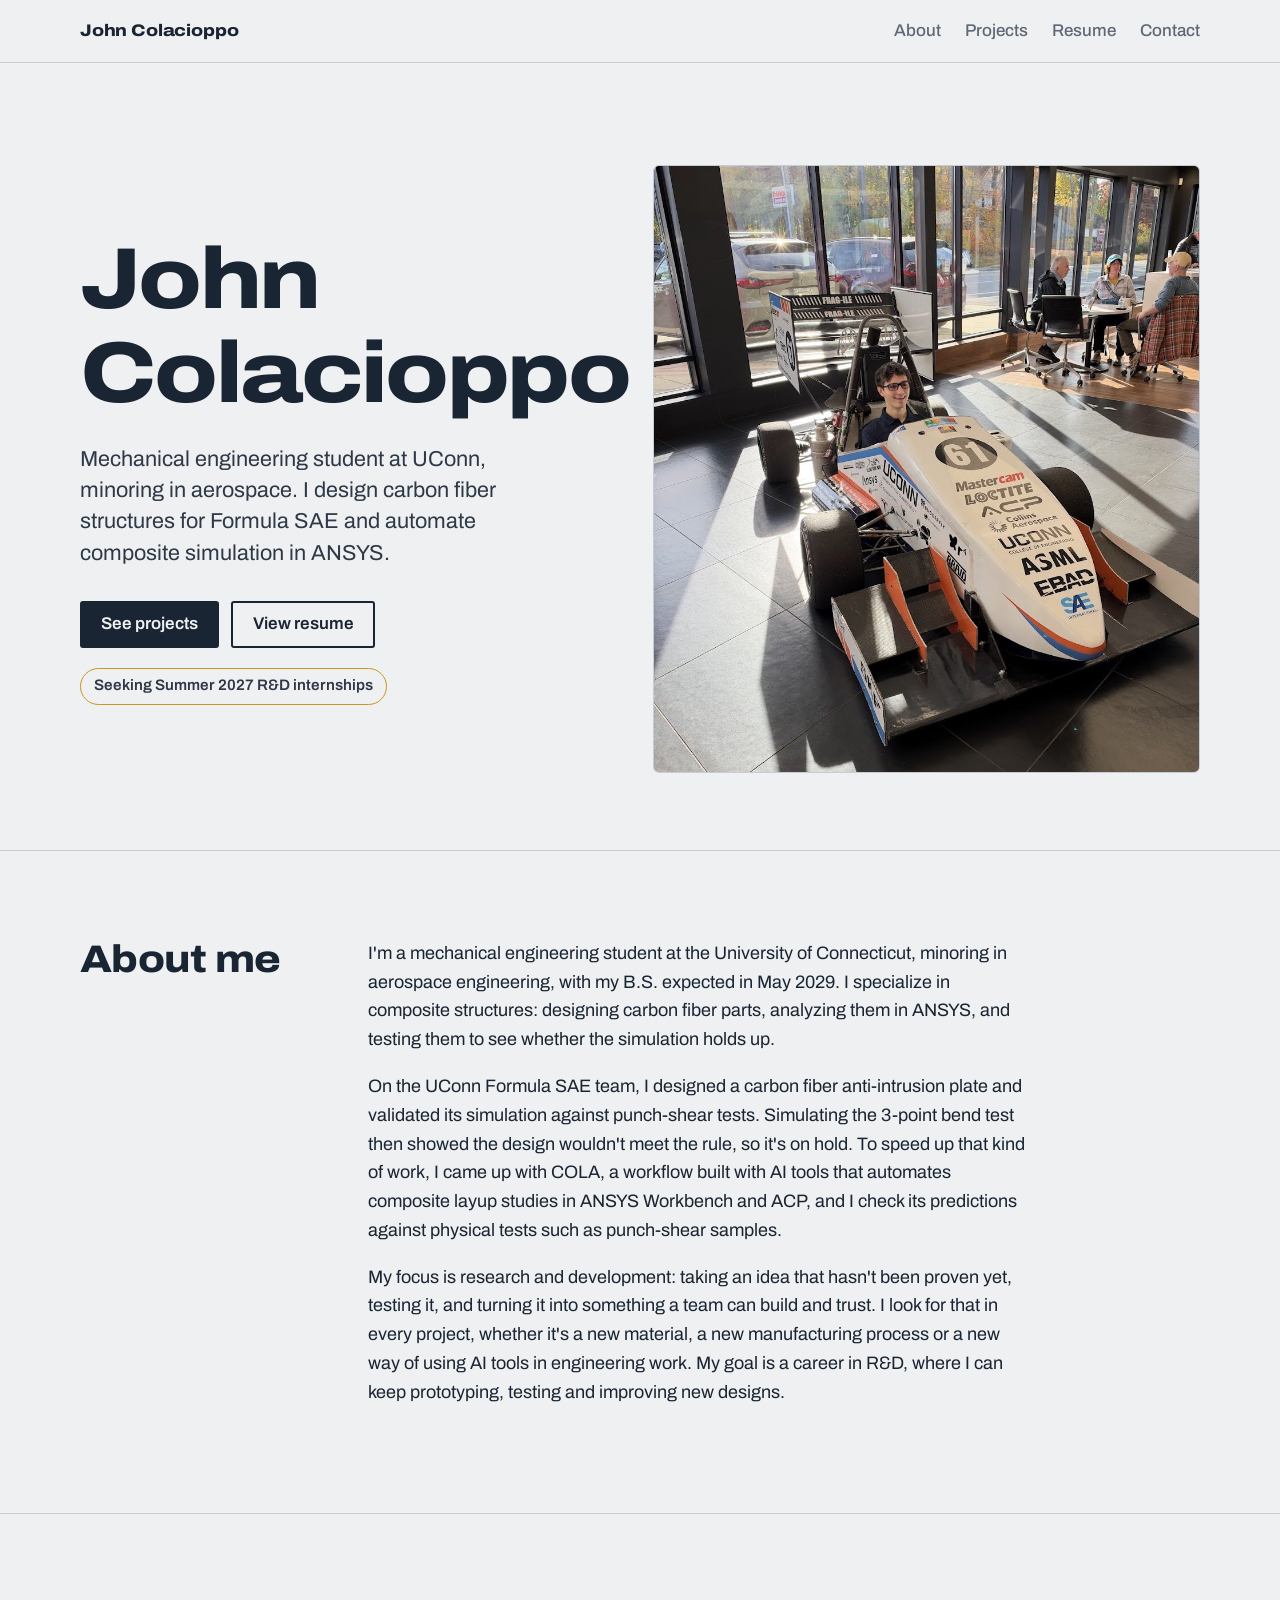
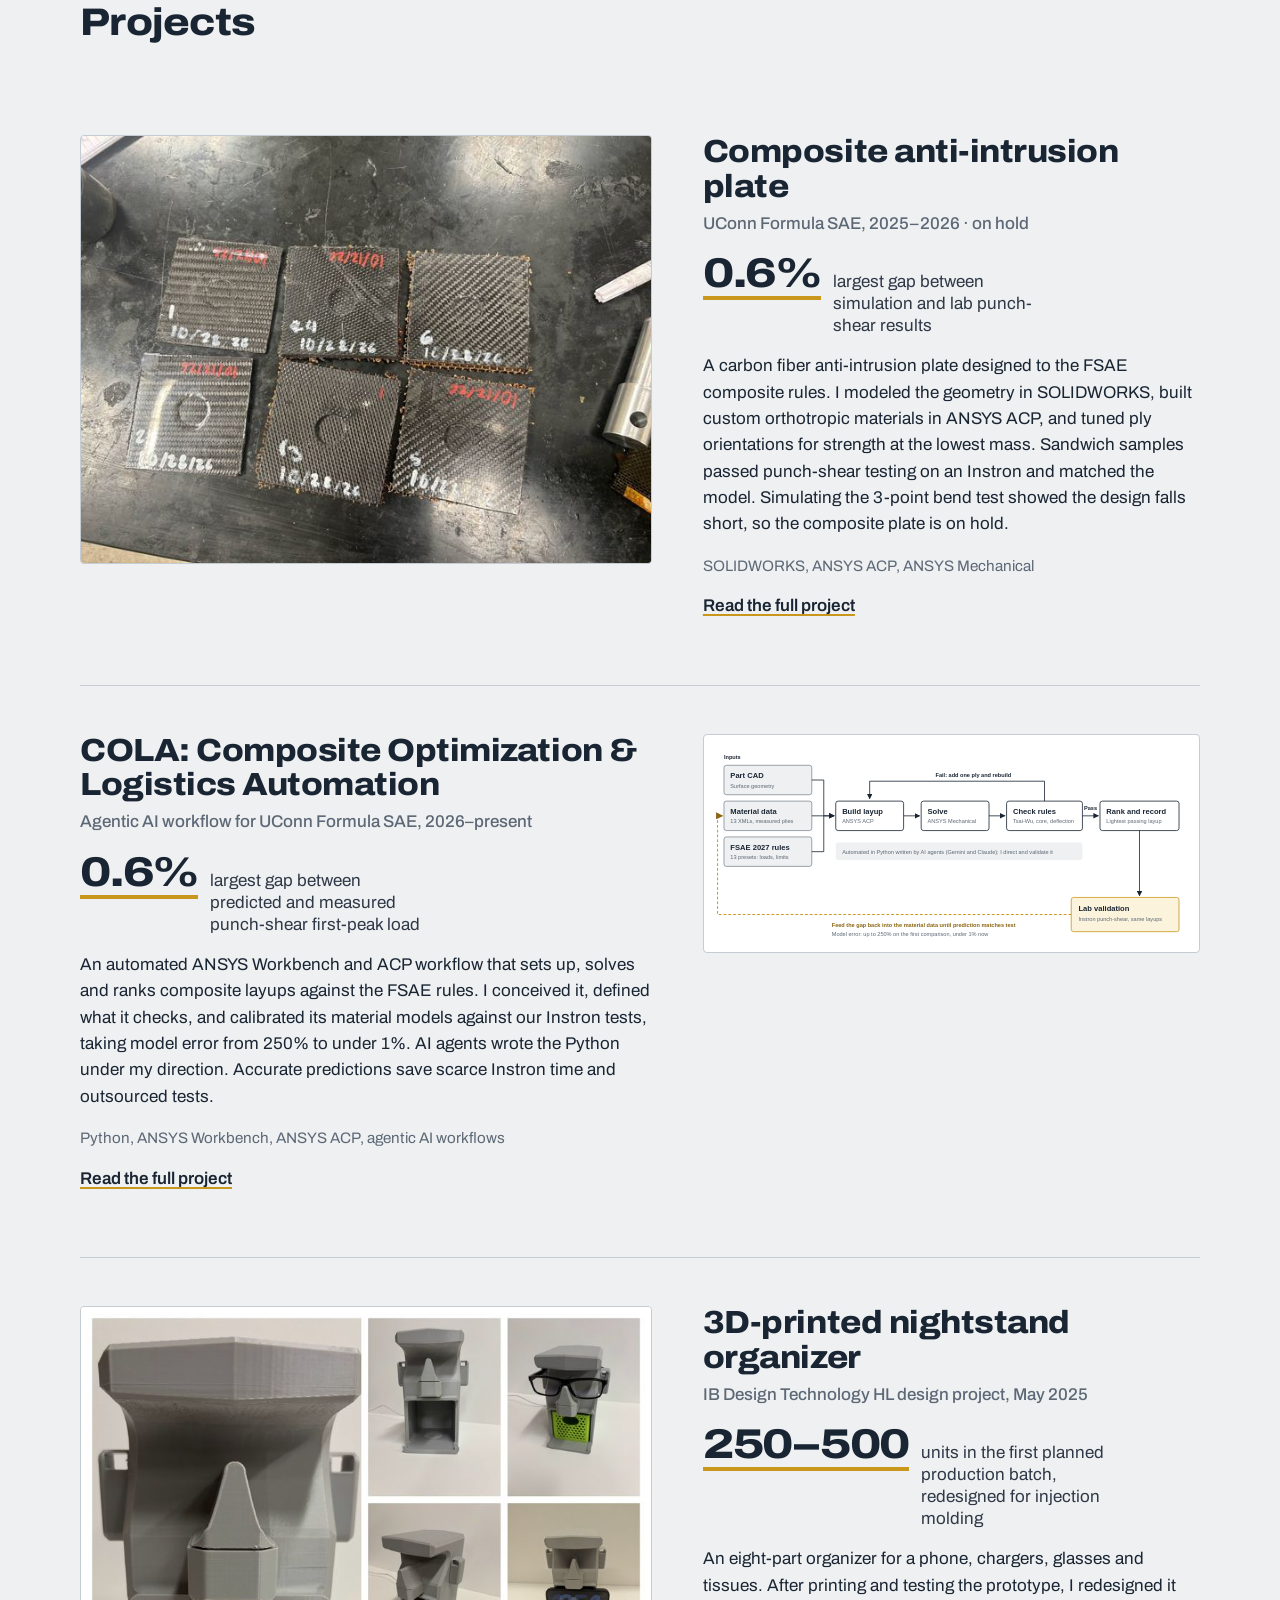
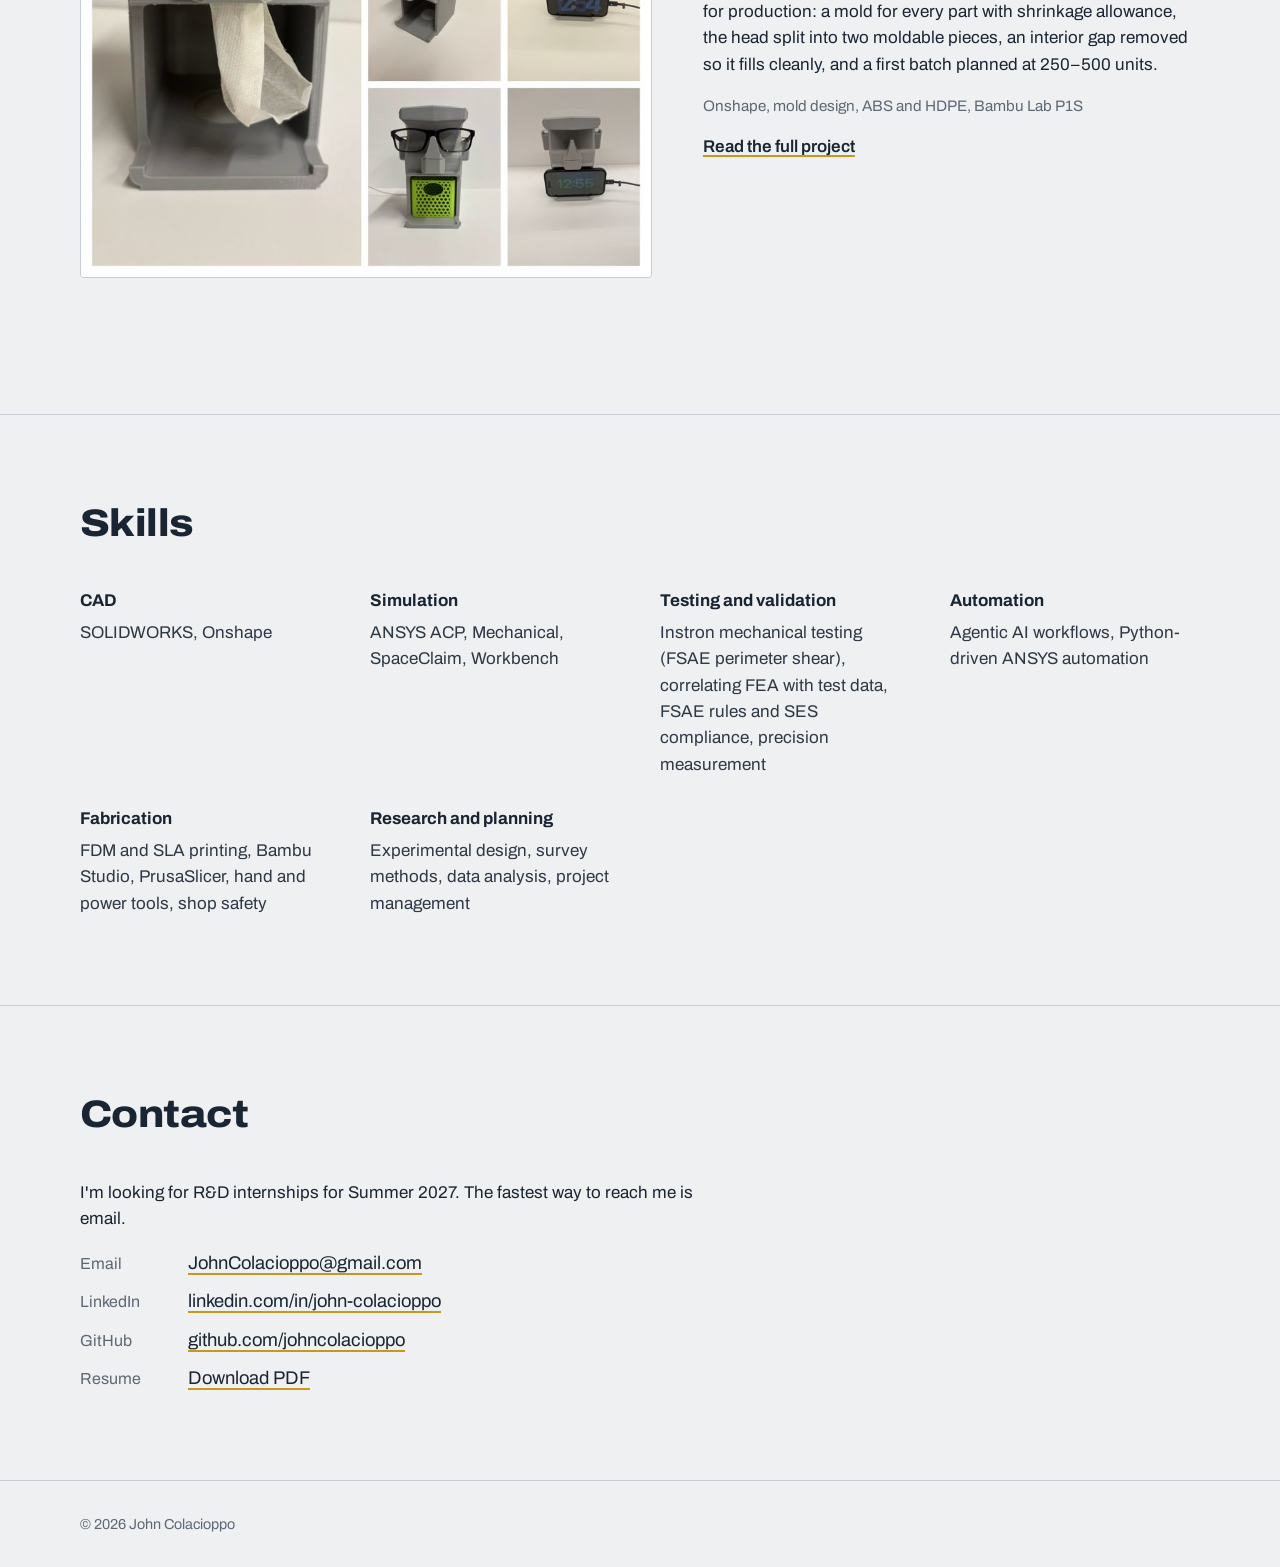
==== commit 468b804a: "Mark composite AIP as on hold after 3-point bend simulations The design does not meet the 3-point be" ====
--- a/index.html
+++ b/index.html
@@ -47,7 +47,7 @@
         <h2 id="about-h">About me</h2>
         <div>
           <p>I'm a mechanical engineering student at the University of Connecticut, minoring in aerospace engineering, with my B.S. expected in May 2029. I specialize in composite structures: designing carbon fiber parts, analyzing them in ANSYS, and testing them to see whether the simulation holds up.</p>
-          <p>On the UConn Formula SAE team, I'm designing a carbon fiber anti-intrusion plate that is projected to be 78% lighter than the 3.45 lb baseline. To speed up that kind of work, I came up with COLA, a workflow built with AI tools that automates composite layup studies in ANSYS Workbench and ACP, and I check its predictions against physical tests such as punch-shear samples.</p>
+          <p>On the UConn Formula SAE team, I designed a carbon fiber anti-intrusion plate and validated its simulation against punch-shear tests. Simulating the 3-point bend test then showed the design wouldn't meet the rule, so it's on hold. To speed up that kind of work, I came up with COLA, a workflow built with AI tools that automates composite layup studies in ANSYS Workbench and ACP, and I check its predictions against physical tests such as punch-shear samples.</p>
           <p>My focus is research and development: taking an idea that hasn't been proven yet, testing it, and turning it into something a team can build and trust. I look for that in every project, whether it's a new material, a new manufacturing process or a new way of using AI tools in engineering work. My goal is a career in R&amp;D, where I can keep prototyping, testing and improving new designs.</p>
         </div>
       </div>
@@ -63,9 +63,9 @@
           </figure>
           <div>
             <h3><a href="projects/anti-intrusion-plate.html">Composite anti-intrusion plate</a></h3>
-            <p class="context">UConn Formula SAE, 2025–present</p>
-            <p class="stat"><b>78%</b> <span>projected weight reduction versus the baseline plate</span></p>
-            <p>Designing a carbon fiber anti-intrusion plate that meets the Structural Equivalency Spreadsheet (SES) requirements. I modeled the geometry in SOLIDWORKS, built custom orthotropic materials in ANSYS ACP, and tuned ply orientations for strength at the lowest mass. Sandwich samples of the layup have been punch-shear tested on an Instron to validate the model.</p>
+            <p class="context">UConn Formula SAE, 2025–2026 · on hold</p>
+            <p class="stat"><b>0.6%</b> <span>largest gap between simulation and lab punch-shear results</span></p>
+            <p>A carbon fiber anti-intrusion plate designed to the FSAE composite rules. I modeled the geometry in SOLIDWORKS, built custom orthotropic materials in ANSYS ACP, and tuned ply orientations for strength at the lowest mass. Sandwich samples passed punch-shear testing on an Instron and matched the model. Simulating the 3-point bend test showed the design falls short, so the composite plate is on hold.</p>
             <p class="tools">SOLIDWORKS, ANSYS ACP, ANSYS Mechanical</p>
             <p><a class="more" href="projects/anti-intrusion-plate.html">Read the full project</a></p>
           </div>
